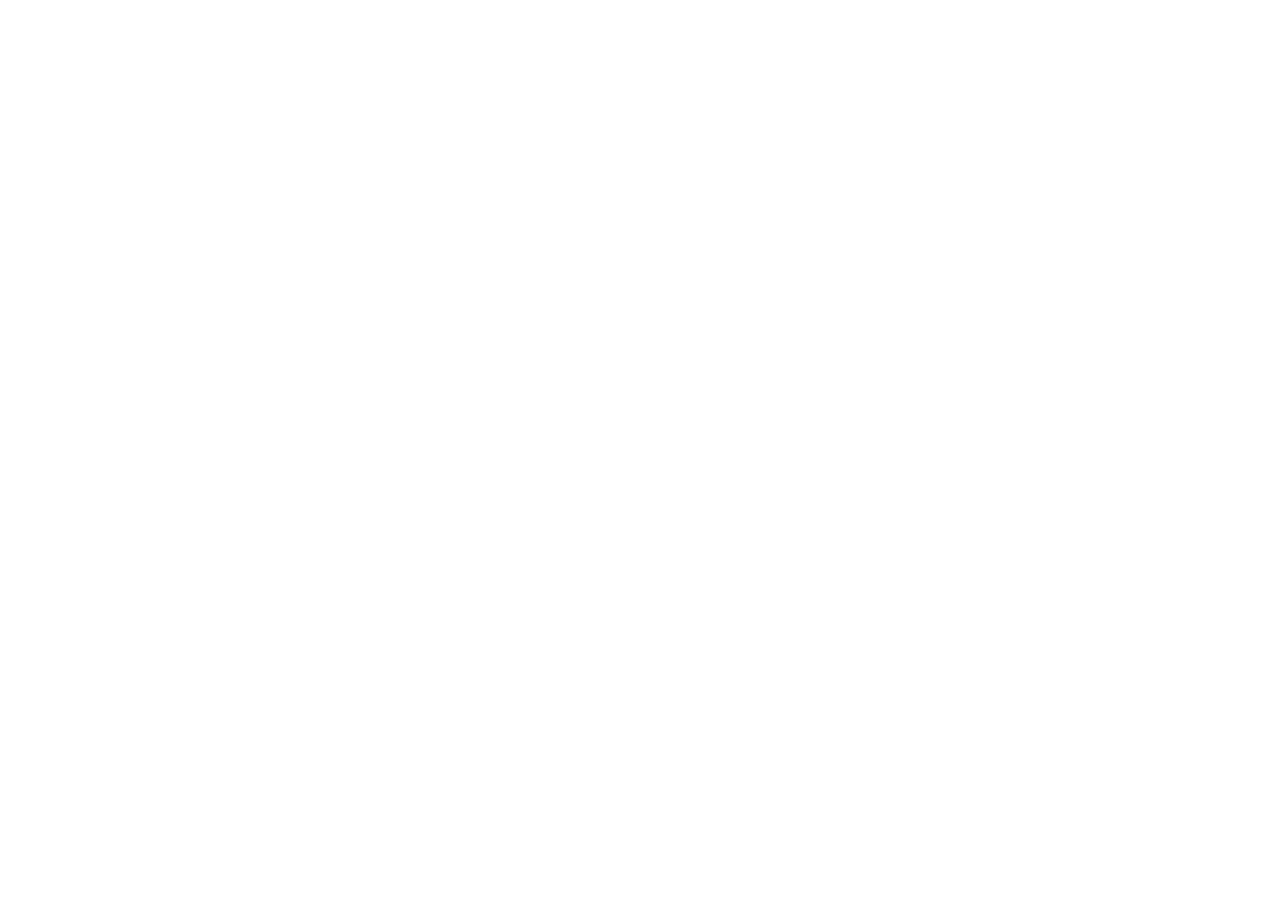
==== OverMij.html @ abe2bd3c "test2" ====
<!DOCTYPE html>
<html lang="en">
<head>
    <meta charset="UTF-8">
    <meta name="viewport" content="width=device-width, initial-scale=1.0">
    <title>Document</title>
    <link rel="stylesheet" href="style.css">
</head>
<body>
    <div id="site-nav"></div>

    <script src="javascript.js"></script>
</body>
</html>
---- style.css ----
.indexbody{
    background-color: #f4f4f0;
    width: 100%;
    padding: 0;
    margin: 0;
    font-family: 'Source Serif 4', Georgia, serif;
}

.indexmain {
    display: flex;
    flex-direction: column;
    gap: 24px;
    padding: 0 24px 24px;
    width: 100%;
    max-width: 70%;
    margin: 0 auto;
}

/* =============================================
   NAVIGATIE
   ============================================= */
.navcontainer{
    height: 100px;
    display: flex;
    justify-content: space-around;
    align-items: center;
    background-color: white;
    padding: 0 24px;
    border: 0px;
    border-radius: 10px;
    position: sticky;
    top: 0;
    z-index: 100;
}

/*logo editor*/
.logocontainer{
    align-self: center;
    height: 75px;
    width: 200px;
    object-fit: contain;
}

/*Dit is de block dat de links inhoudt*/
.linkcontainer{
    width: 300px;
    display: flex;
    justify-content: space-between;
    flex-direction: row;
    align-items: center;
}
/*link editor van navigatie balk*/
.linkNaarWebsite{
    color: black;
    font-size: 25px;
    text-decoration: none;
}
/*hover optie voor de link zodat het van kleur verandert*/
.linkNaarWebsite:hover{
    transition: 0.5s;
    color: grey;
}
.linkNaarWebsite.active {
    border-bottom: 2px solid #023C7A;
    padding-bottom: 2px;
}
/* =============================================
   GEDEELDE TAGLINE
   ============================================= */
.tagline {
      font-family: 'Source Serif 4', Georgia, serif;
      font-size: 13px;
      font-weight: 300;
      color: rgba(255, 255, 255, 0.6);
      letter-spacing: 3px;
      text-transform: uppercase;
      margin: 0 0 1.5rem 0;
}

/* =============================================
   intro
   ============================================= */
.introcontainer{
    background-color: #023C7A;
    color: white;
    border-radius: 12px;
    overflow: hidden;
    display: flex;
    height: 100%;
    position: relative;
}
.introcontainer::before{
    content: '';
    position: absolute;
    top: 0; left: 0; right: 0; bottom: 0;
    background:radial-gradient(ellipse at 20% 50%,#0e2342 0%,transparent 60%);
    pointer-events: none;
}
.introcontainerlinks{
    padding: 40px;
    width: 60%;
    display: flex;
    flex-direction: column;
    justify-content: center;
    position: relative;
    z-index: 1;
    flex: 1;
}
.introcontainertitle{
    font-family: 'Playfair Display', georgia, Serif;
    font-size: 26px;
    font-weight: 600;
    width: 100%;
    max-width: 420px;
    color: white;
    letter-spacing: -0.3px;
    margin: 0 0 28px 0;
    line-height: 1.35;
}
.introcontainertitle em {
    font-style: normal;
    color: #7ec8e3;
}
.introcontainerbody{
    font-family: 'Source Serif 4', Georgia, serif;
    font-size: 30px;
    font-weight: 300;
    max-width: 1250px;
    color: rgba(255, 255, 255, 0.88);
    line-height: 1.78;
    margin-bottom: 36px;
}
.introcontainerbody b {
    font-weight: 400;
    color: #ffffff;
    border-bottom: 1px solid rgba(126, 200, 227, 0.5);
}
.introcontainerrechts{
    position: relative;
    overflow: hidden;
    min-width: 420px;
    flex-shrink: 0;
}
.introcontainerrechts img{
    width: 100%;
    height: 100%;
    object-fit: cover;
    object-position: top center;
    display: block;
}
.introcontainerrechts::after{
       content: '';
      position: absolute;
      top: 0; left: 0; bottom: 0; right: 0;
      background: linear-gradient(to right, #1a3a6e 0%, transparent 20%);
}
.btn-primary {
    display: inline-block;
    background-color: #7ec8e3;
    color: #023C7A;
    font-family: 'Source Serif 4', Georgia, serif;
    font-size: 15px;
    font-weight: 600;
    text-decoration: none;
    padding: 12px 28px;
    border-radius: 6px;
    transition: background-color 0.3s, transform 0.2s;
}

.btn-primary:hover {
    background-color: #5ab8d8;
    transform: translateY(-1px);
}

/* =============================================
   wat we doen
   ============================================= */
/* =============================================
   GEDEELDE SECTION-BLOCK (blauw)
   ============================================= */
.section-block {
    background-color: #023C7A;
    color: white;
    border-radius: 12px;
    overflow: hidden;
    position: relative;
}

.section-block::before {
    content: '';
    position: absolute;
    top: 0; left: 0; right: 0; bottom: 0;
    background: radial-gradient(ellipse at 10% 40%, #2a64bd 0%, transparent 65%);
    pointer-events: none;
}

.section-block-links {
    padding: 48px;
    position: relative;
    z-index: 1;
}

.section-block-links.full-width {
    width: 100%;
    box-sizing: border-box;
}

.section-block-title {
    font-family: 'Playfair Display', Georgia, serif;
    font-size: 28px;
    font-weight: 600;
    color: white;
    letter-spacing: -0.3px;
    margin: 0 0 36px 0;
    line-height: 1.3;
}

.section-block-intro {
    font-size: 17px;
    font-weight: 300;
    color: rgba(255,255,255,0.8);
    margin: -20px 0 36px 0;
    font-style: italic;
}

/* =============================================
   DIENSTEN GRID
   ============================================= */
.diensten-grid {
    display: grid;
    grid-template-columns: repeat(3, 1fr);
    gap: 24px;
}

.dienst-card {
    background: rgb(255, 255, 255);
    border: 1px solid rgba(126, 200, 227, 0.2);
    border-radius: 10px;
    padding: 28px 24px;
    display: flex;
    flex-direction: column;
    gap: 12px;
}

.dienst-nr {
    font-family: 'Playfair Display', Georgia, serif;
    font-size: 32px;
    font-weight: 700;
    color: rgba(126, 200, 227, 0.4);
    line-height: 1;
}

.dienst-card h3 {
    font-family: 'Playfair Display', Georgia, serif;
    font-size: 17px;
    font-weight: 600;
    color: #7ec8e3;
    margin: 0;
    line-height: 1.3;
}

.dienst-card p,
.dienst-card ul {
    font-size: 14px;
    font-weight: 300;
    color: #023C7A;
    line-height: 1.75;
    margin: 0;
    padding-left: 0;
}

.dienst-card ul {
    padding-left: 18px;
}

.dienst-card li {
    margin-bottom: 4px;
}

.dienst-footer {
    font-size: 13px !important;
    color: rgb(2, 64, 131,0.7) !important;
    font-style: italic;
    border-top: 1px solid rgba(126,200,227,0.15);
    padding-top: 12px;
    margin-top: auto !important;
}
/* =============================================
   QUOTES SECTIE
   ============================================= */
.quotes-sectie {
    background-color: #023C7A;
    border-radius: 12px;
    padding: 56px 48px;
    position: relative;
    overflow: hidden;
}

.quotes-sectie::before {
    content: '';
    position: absolute;
    top: 0; left: 0; right: 0; bottom: 0;
    background: radial-gradient(ellipse at 80% 20%, #1a5fa8 0%, transparent 55%);
    pointer-events: none;
}

.quotes-tagline {
    position: relative;
    z-index: 1;
}

.quote-groot {
    position: relative;
    z-index: 1;
    margin-bottom: 48px;
    display: flex;
    align-items: flex-start;
    gap: 16px;
}

.quote-accent {
    font-family: 'Playfair Display', Georgia, serif;
    font-size: 120px;
    line-height: 0.7;
    color: rgba(126,200,227,0.25);
    flex-shrink: 0;
    margin-top: 8px;
}

.quote-groot p {
    font-family: 'Playfair Display', Georgia, serif;
    font-size: 32px;
    font-weight: 600;
    color: white;
    line-height: 1.35;
    margin: 0;
    font-style: italic;
}

.quotes-grid {
    display: grid;
    grid-template-columns: repeat(2, 1fr);
    gap: 16px;
    margin-bottom: 40px;
    position: relative;
    z-index: 1;
}

.quote-kaart {
    background: rgba(255,255,255,0.06);
    border: 1px solid rgba(126,200,227,0.18);
    border-radius: 10px;
    padding: 24px 28px;
    display: flex;
    flex-direction: column;
    gap: 10px;
}

.quote-categorie {
    font-size: 11px;
    font-weight: 500;
    letter-spacing: 2px;
    text-transform: uppercase;
    color: #7ec8e3;
}

.quote-kaart p {
    font-family: 'Playfair Display', Georgia, serif;
    font-size: 16px;
    font-style: italic;
    color: rgba(255,255,255,0.88);
    line-height: 1.6;
    margin: 0;
}

.stroom-oneliners {
    display: flex;
    align-items: center;
    gap: 20px;
    flex-wrap: wrap;
    border-top: 1px solid rgba(126,200,227,0.15);
    padding-top: 32px;
    position: relative;
    z-index: 1;
}

.oneliner {
    font-family: 'Source Serif 4', Georgia, serif;
    font-size: 14px;
    font-weight: 300;
    color: rgba(255,255,255,0.65);
    font-style: italic;
    flex: 1;
    min-width: 180px;
    text-align: center;
}

.oneliner-sep {
    color: rgba(126,200,227,0.4);
    font-size: 20px;
    flex-shrink: 0;
}
/* =============================================
   AANPAK STAPPEN
   ============================================= */
.aanpak-stappen {
    display: flex;
    flex-direction: column;
    gap: 0;
}

.aanpak-stap {
    display: grid;
    grid-template-columns: 56px 1fr 220px;
    align-items: center;
    gap: 28px;
    padding: 28px 0;
    border-bottom: 1px solid rgba(126,200,227,0.15);
}

.aanpak-stap:last-child {
    border-bottom: none;
}

.aanpak-tekst h3 {
    font-family: 'Playfair Display', Georgia, serif;
    font-size: 18px;
    font-weight: 600;
    color: #7ec8e3;
    margin: 0 0 8px 0;
}

.aanpak-tekst p {
    font-size: 15px;
    font-weight: 300;
    color: rgba(255,255,255,0.85);
    line-height: 1.75;
    margin: 0;
}

.aanpak-foto {
    width: 320px;
    height: 250px;
    border-radius: 8px;
    overflow: hidden;
    flex-shrink: 0;
    border: 1px solid rgba(126,200,227,0.2);
}

.aanpak-foto img {
    width: 100%;
    height: 100%;
    object-fit: cover;
    object-position: center top;
    display: block;
}
.contactcontainer{
    display: flex;
    color: white;
    background-color: #023C7A;
    flex-direction: column;
    align-items: start;
}
.contactcontainer h4{
    margin: 0;
    padding: 0;
}
.contactgegevens{
    color: white;
    text-decoration: none;   
}

/* ==============================================
   RESPONSIVE.CSS
 
   Breakpoints:
     gsm    : max 480px
     tablet : 481px – 768px
     laptop : 769px – 1024px
     pc     : 1025px+  (jouw bestaande stijlen)
   ============================================= */
 
/* ==============================================
   NAVIGATIE – MOBIEL HAMBURGER MENU
   ============================================= */
 
/* Hamburger-knop (verborgen op pc/laptop) */
.hamburger {
    display: none;
    flex-direction: column;
    justify-content: space-between;
    width: 28px;
    height: 20px;
    background: none;
    border: none;
    cursor: pointer;
    padding: 0;
    z-index: 200;
}
 
.hamburger span {
    display: block;
    width: 100%;
    height: 2px;
    background-color: #023C7A;
    border-radius: 2px;
    transition: transform 0.3s, opacity 0.3s;
}
 
/* Mobiel nav-menu – verborgen tot open */
.linkcontainer.mobile-open {
    display: flex !important;
}
 
/* ==============================================
   GSM  (≤ 480px)
   ============================================= */
@media (max-width: 480px) {
 
    /* --- Navigatie --- */
    .navcontainer {
        height: auto;
        padding: 16px;
        flex-wrap: wrap;
        justify-content: space-between;
        position: sticky;
        top: 0;
        border-radius: 0;          /* volledige breedte balk */
    }
 
    .logocontainer {
        height: 48px;
        width: 140px;
    }
 
    .hamburger {
        display: flex;
    }
 
    .linkcontainer {
        display: none;             /* verborgen tot hamburger geklikt */
        width: 100%;
        flex-direction: column;
        align-items: flex-start;
        gap: 12px;
        padding: 16px 0 8px;
        border-top: 1px solid rgba(2, 60, 122, 0.1);
        margin-top: 12px;
    }
 
    .linkNaarWebsite {
        font-size: 18px;
    }
 
    /* --- Main padding --- */
    main {
        padding: 0 12px 12px;
        gap: 16px;
    }
 
    /* --- Intro --- */
    .introcontainer {
        flex-direction: column;
        min-height: auto;
        border-radius: 10px;
    }
 
    .introcontainerlinks {
        padding: 28px 20px 24px;
    }
 
    .introcontainertitle {
        font-size: 20px;
    }
 
    .introcontainerbody {
        font-size: 14px;
        margin-bottom: 24px;
    }
 
    .introcontainerrechts {
        width: 100%;
        height: 220px;
        flex-shrink: 0;
    }
 
    .introcontainerrechts::after {
        background: linear-gradient(to bottom, #1a3a6e 0%, transparent 30%);
    }
 
    /* --- Diensten --- */
    .diensten-grid {
        grid-template-columns: 1fr;
        gap: 16px;
    }
 
    /* --- Quotes --- */
    .quotes-sectie {
        padding: 36px 20px;
    }
 
    .quote-groot p {
        font-size: 20px;
    }
 
    .quote-accent {
        font-size: 72px;
    }
 
    .quotes-grid {
        grid-template-columns: 1fr;
        gap: 12px;
    }
 
    .stroom-oneliners {
        flex-direction: column;
        gap: 12px;
        align-items: flex-start;
    }
 
    .oneliner-sep {
        display: none;
    }
 
    /* --- Aanpak stappen --- */
    .aanpak-stap {
        grid-template-columns: 40px 1fr;
        gap: 16px;
        padding: 20px 0;
    }
 
    /* Foto verbergen op gsm */
    .aanpak-foto {
        display: none;
    }
 
    .aanpak-tekst h3 {
        font-size: 16px;
    }
 
    .aanpak-tekst p {
        font-size: 14px;
    }
 
    /* --- Sections --- */
    .section-block-links {
        padding: 28px 20px;
    }
 
    .section-block-title {
        font-size: 22px;
    }
 
    /* --- Contact --- */
    .contactcontainer {
        padding: 24px 20px;
        border-radius: 10px;
    }
}
 
/* ==============================================
   TABLET  (481px – 768px)
   ============================================= */
@media (min-width: 481px) and (max-width: 768px) {
 
    /* --- Navigatie --- */
    .navcontainer {
        height: 80px;
        padding: 0 20px;
        border-radius: 10px;
    }
 
    .logocontainer {
        height: 80px;
        width: 160px;
    }
 
    .linkcontainer {
        width: auto;
        gap: 0;
        justify-content: flex-end;
    }
 
    .linkNaarWebsite {
        font-size: 18px;
        padding: 0 10px;
    }
 
    /* --- Main --- */
    main {
        padding: 0 16px 16px;
        gap: 20px;
    }
 
    /* --- Intro --- */
    .introcontainer {
        flex-direction: column;
        min-height: auto;
    }
 
    .introcontainerlinks {
        padding: 36px 32px 28px;
    }
 
    .introcontainertitle {
        font-size: 22px;
    }
 
    .introcontainerrechts {
        width: 100%;
        height: 280px;
    }
 
    .introcontainerrechts::after {
        background: linear-gradient(to bottom, #1a3a6e 0%, transparent 25%);
    }
 
    /* --- Diensten --- */
    .diensten-grid {
        grid-template-columns: repeat(2, 1fr);
        gap: 16px;
    }
 
    /* --- Quotes --- */
    .quotes-sectie {
        padding: 44px 32px;
    }
 
    .quote-groot p {
        font-size: 24px;
    }
 
    .quote-accent {
        font-size: 90px;
    }
 
    .quotes-grid {
        grid-template-columns: 1fr;
        gap: 14px;
    }
 
    /* --- Aanpak stappen --- */
    .aanpak-stap {
        grid-template-columns: 48px 1fr;
        gap: 20px;
    }
 
    .aanpak-foto {
        display: none;
    }
 
    /* --- Sections --- */
    .section-block-links {
        padding: 36px 32px;
    }
 
    .section-block-title {
        font-size: 24px;
    }
 
    /* --- Contact --- */
    .contactcontainer {
        padding: 32px;
    }
}
 
/* ==============================================
   LAPTOP  (769px – 1024px)
   ============================================= */
@media (min-width: 769px) and (max-width: 1024px) {
 
    /* --- Navigatie --- */
    .navcontainer {
        height: 90px;
        padding: 0 24px;
    }
 
    .logocontainer {
        height: 68px;
        width: 180px;
    }
 
    .linkNaarWebsite {
        font-size: 20px;
    }
 
    /* --- Main --- */
    main {
        padding: 0 20px 20px;
        gap: 22px;
    }
 

    /* --- Intro --- */
    .introcontainer{
        min-height: 520px;
    }
    .introcontainerlinks {
        padding: 36px;
    }
 
    .introcontainertitle {
        font-size: 23px;
    }
 
    .introcontainerrechts {
        width: 320px;
    }
 
    /* --- Diensten --- */
    .diensten-grid {
        grid-template-columns: repeat(2, 1fr);
        gap: 20px;
    }
 
    /* --- Quotes --- */
    .quote-groot p {
        font-size: 26px;
    }
 
    /* --- Aanpak stappen --- */
    .aanpak-stap {
        grid-template-columns: 56px 1fr 180px;
        gap: 20px;
    }
 
    .aanpak-foto {
        width: 180px;
        height: 200px;
    }
}
 
/* ==============================================
   PC / GROOT SCHERM  (≥ 1025px)
   Jouw bestaande stijlen gelden hier al.
   Hieronder alleen kleine verfijningen.
   ============================================= */
@media (min-width: 1025px) {
 
    .hamburger {
        display: none;
    }
 
    .linkcontainer {
        display: flex !important;  /* altijd zichtbaar */
    }
 
    .diensten-grid {
        grid-template-columns: repeat(3, 1fr);
    }
 
    .introcontainerrechts {
        width: 300px;
    }
    .introcontainertitle{
        font-size: 70px;
    }
    .introcontainer{
        min-height: 1440px;
        max-width: 1840px;
    }
}
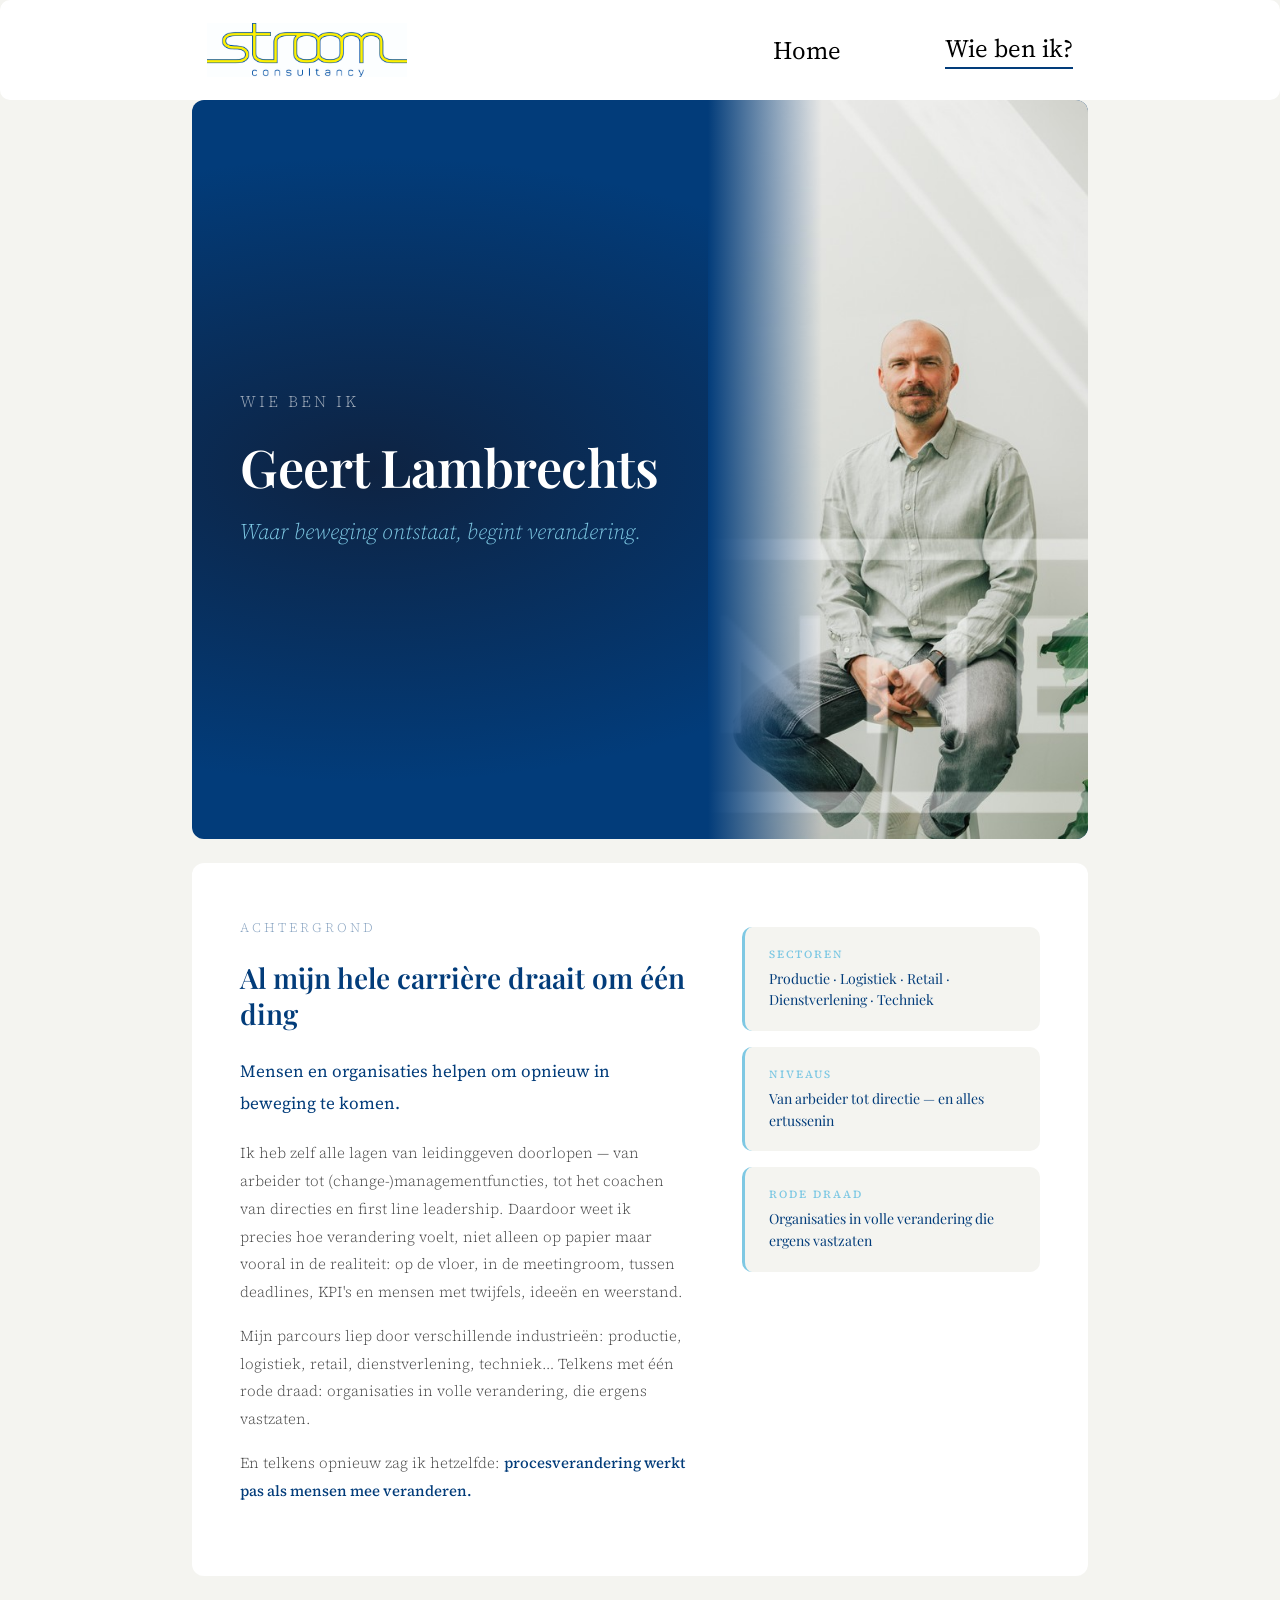
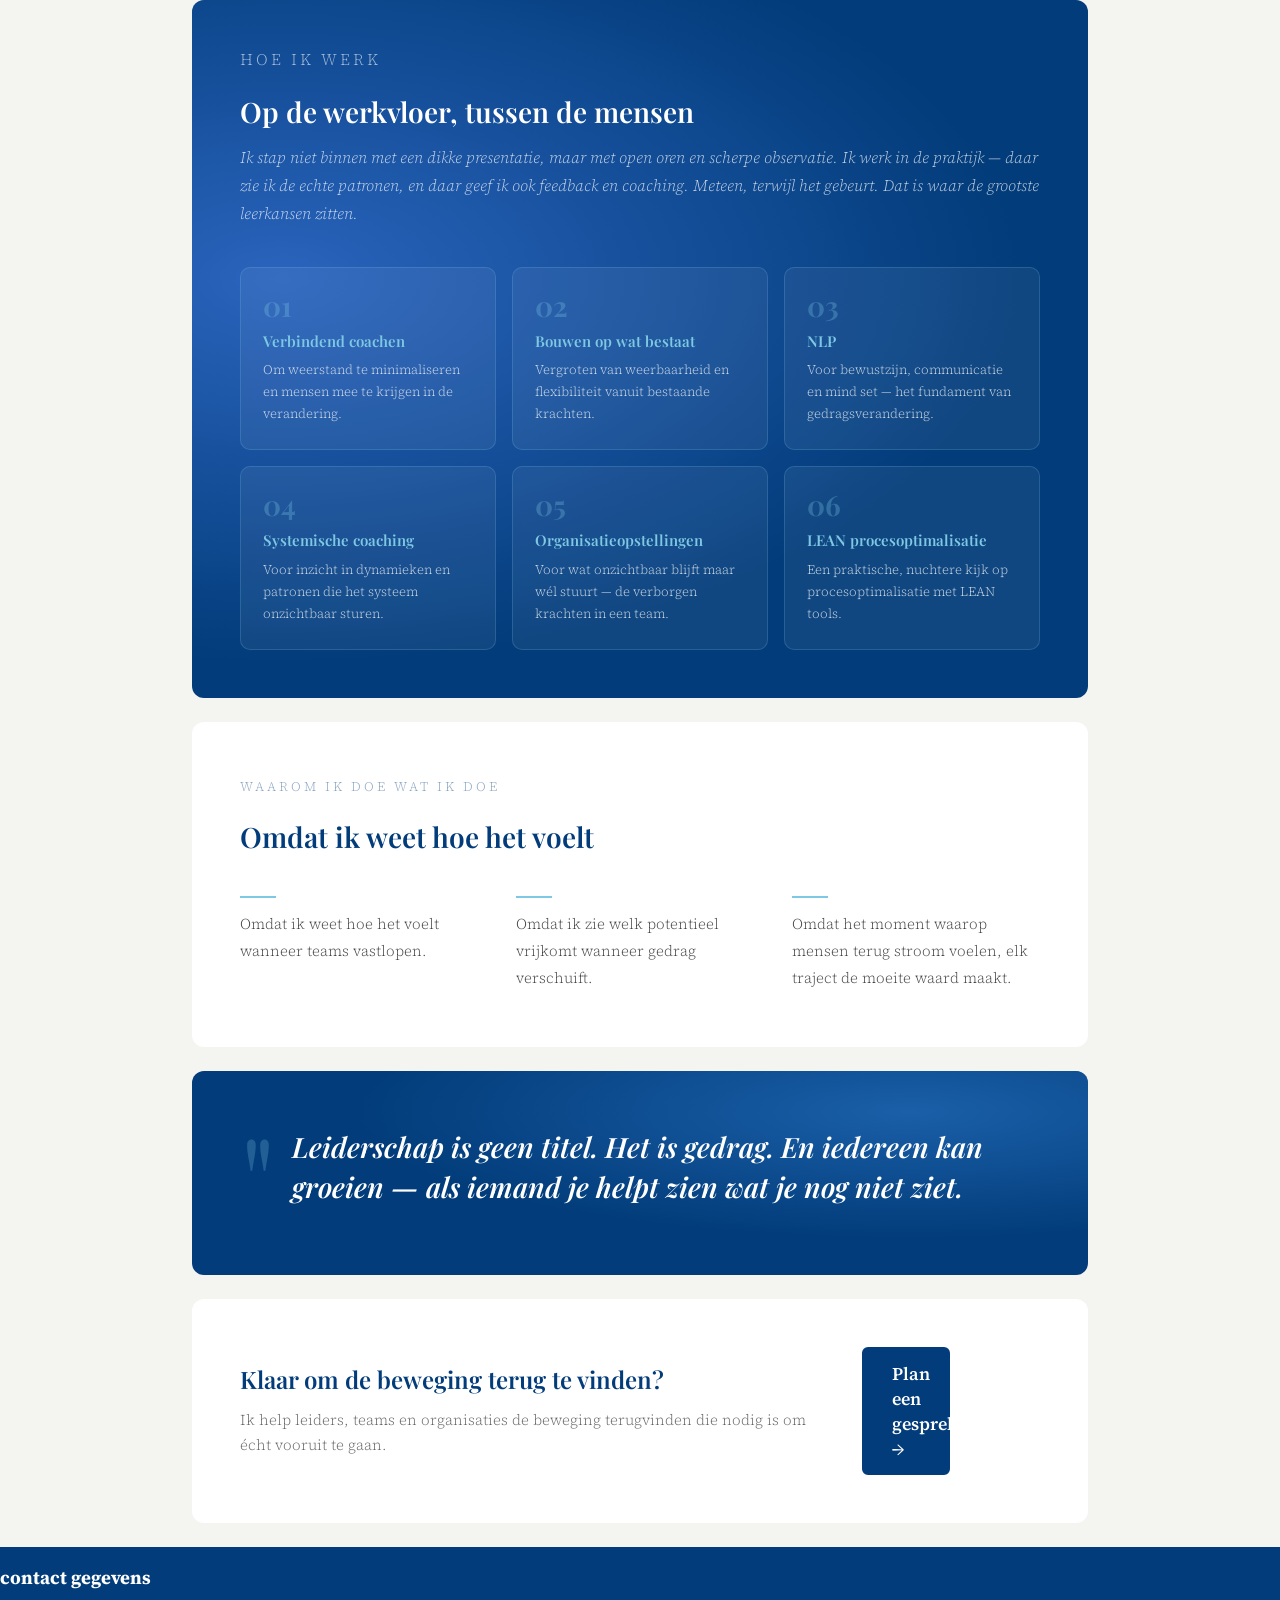
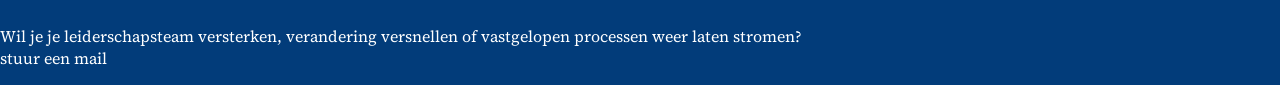
==== commit 364d4189: "wie ben ik gedeelte" ====
--- a/OverMij.html
+++ b/OverMij.html
@@ -1,14 +1,154 @@
 <!DOCTYPE html>
-<html lang="en">
+<html lang="nl">
 <head>
     <meta charset="UTF-8">
     <meta name="viewport" content="width=device-width, initial-scale=1.0">
-    <title>Document</title>
+    <title>Wie ben ik</title>
+    <link rel="preconnect" href="https://fonts.googleapis.com">
+    <link rel="preconnect" href="https://fonts.gstatic.com" crossorigin>
+    <link href="https://fonts.googleapis.com/css2?family=Playfair+Display:ital,wght@0,400;0,600;0,700;1,400&family=Source+Serif+4:ital,wght@0,300;0,400;0,600;1,300;1,400&display=swap" rel="stylesheet">
     <link rel="stylesheet" href="style.css">
 </head>
-<body>
+<body class="overmij-body">
+ 
     <div id="site-nav"></div>
-
+ 
+    <main class="overmij-main">
+ 
+        <!-- INTRO -->
+        <div class="overmij-intro">
+            <div class="overmij-intro-tekst">
+                <p class="overmij-intro-tagline">Wie ben ik</p>
+                <h1 class="overmij-intro-titel">Geert Lambrechts</h1>
+                <p class="overmij-intro-ondertitel">Waar beweging ontstaat, begint verandering.</p>
+            </div>
+            <div class="overmij-intro-foto">
+                <img src="img/over-portret.jpg" alt="Geert Lambrechts, oprichter Stroom-Consultancy">
+            </div>
+        </div>
+ 
+        <!-- ACHTERGROND -->
+        <div class="overmij-achtergrond">
+            <div class="overmij-achtergrond-links">
+                <p class="overmij-achtergrond-tagline">Achtergrond</p>
+                <h2 class="overmij-achtergrond-titel">Al mijn hele carrière draait om één ding</h2>
+                <p class="overmij-achtergrond-lead">
+                    Mensen en organisaties helpen om opnieuw in beweging te komen.
+                </p>
+                <p class="overmij-achtergrond-body">
+                    Ik heb zelf alle lagen van leidinggeven doorlopen — van arbeider tot (change-)managementfuncties, tot het coachen van directies en first line leadership. Daardoor weet ik precies hoe verandering voelt, niet alleen op papier maar vooral in de realiteit: op de vloer, in de meetingroom, tussen deadlines, KPI's en mensen met twijfels, ideeën en weerstand.
+                </p>
+                <p class="overmij-achtergrond-body">
+                    Mijn parcours liep door verschillende industrieën: productie, logistiek, retail, dienstverlening, techniek… Telkens met één rode draad: organisaties in volle verandering, die ergens vastzaten.
+                </p>
+                <p class="overmij-achtergrond-body">
+                    En telkens opnieuw zag ik hetzelfde: <strong>procesverandering werkt pas als mensen mee veranderen.</strong>
+                </p>
+            </div>
+            <div class="overmij-achtergrond-rechts">
+                <div class="overmij-stat">
+                    <p class="overmij-stat-label">Sectoren</p>
+                    <p class="overmij-stat-waarde">Productie · Logistiek · Retail · Dienstverlening · Techniek</p>
+                </div>
+                <div class="overmij-stat">
+                    <p class="overmij-stat-label">Niveaus</p>
+                    <p class="overmij-stat-waarde">Van arbeider tot directie — en alles ertussenin</p>
+                </div>
+                <div class="overmij-stat">
+                    <p class="overmij-stat-label">Rode draad</p>
+                    <p class="overmij-stat-waarde">Organisaties in volle verandering die ergens vastzaten</p>
+                </div>
+            </div>
+        </div>
+ 
+        <!-- AANPAK / TOOLS -->
+        <div class="overmij-aanpak">
+            <div class="overmij-aanpak-inner">
+                <p class="overmij-aanpak-tagline">Hoe ik werk</p>
+                <h2 class="overmij-aanpak-titel">Op de werkvloer, tussen de mensen</h2>
+                <p class="overmij-aanpak-intro">
+                    Ik stap niet binnen met een dikke presentatie, maar met open oren en scherpe observatie.
+                    Ik werk in de praktijk — daar zie ik de echte patronen, en daar geef ik ook feedback en coaching.
+                    Meteen, terwijl het gebeurt. Dat is waar de grootste leerkansen zitten.
+                </p>
+                <div class="overmij-tools-grid">
+                    <div class="overmij-tool-kaart">
+                        <div class="overmij-tool-nr">01</div>
+                        <h3 class="overmij-tool-naam">Verbindend coachen</h3>
+                        <p class="overmij-tool-omschrijving">Om weerstand te minimaliseren en mensen mee te krijgen in de verandering.</p>
+                    </div>
+                    <div class="overmij-tool-kaart">
+                        <div class="overmij-tool-nr">02</div>
+                        <h3 class="overmij-tool-naam">Bouwen op wat bestaat</h3>
+                        <p class="overmij-tool-omschrijving">Vergroten van weerbaarheid en flexibiliteit vanuit bestaande krachten.</p>
+                    </div>
+                    <div class="overmij-tool-kaart">
+                        <div class="overmij-tool-nr">03</div>
+                        <h3 class="overmij-tool-naam">NLP</h3>
+                        <p class="overmij-tool-omschrijving">Voor bewustzijn, communicatie en mind set — het fundament van gedragsverandering.</p>
+                    </div>
+                    <div class="overmij-tool-kaart">
+                        <div class="overmij-tool-nr">04</div>
+                        <h3 class="overmij-tool-naam">Systemische coaching</h3>
+                        <p class="overmij-tool-omschrijving">Voor inzicht in dynamieken en patronen die het systeem onzichtbaar sturen.</p>
+                    </div>
+                    <div class="overmij-tool-kaart">
+                        <div class="overmij-tool-nr">05</div>
+                        <h3 class="overmij-tool-naam">Organisatieopstellingen</h3>
+                        <p class="overmij-tool-omschrijving">Voor wat onzichtbaar blijft maar wél stuurt — de verborgen krachten in een team.</p>
+                    </div>
+                    <div class="overmij-tool-kaart">
+                        <div class="overmij-tool-nr">06</div>
+                        <h3 class="overmij-tool-naam">LEAN procesoptimalisatie</h3>
+                        <p class="overmij-tool-omschrijving">Een praktische, nuchtere kijk op procesoptimalisatie met LEAN tools.</p>
+                    </div>
+                </div>
+            </div>
+        </div>
+ 
+        <!-- WAAROM -->
+        <div class="overmij-waarom">
+            <p class="overmij-waarom-tagline">Waarom ik doe wat ik doe</p>
+            <h2 class="overmij-waarom-titel">Omdat ik weet hoe het voelt</h2>
+            <div class="overmij-waarom-grid">
+                <div class="overmij-waarom-item">
+                    <div class="overmij-waarom-streep"></div>
+                    <p class="overmij-waarom-tekst">Omdat ik weet hoe het voelt wanneer teams vastlopen.</p>
+                </div>
+                <div class="overmij-waarom-item">
+                    <div class="overmij-waarom-streep"></div>
+                    <p class="overmij-waarom-tekst">Omdat ik zie welk potentieel vrijkomt wanneer gedrag verschuift.</p>
+                </div>
+                <div class="overmij-waarom-item">
+                    <div class="overmij-waarom-streep"></div>
+                    <p class="overmij-waarom-tekst">Omdat het moment waarop mensen terug stroom voelen, elk traject de moeite waard maakt.</p>
+                </div>
+            </div>
+        </div>
+ 
+        <!-- QUOTE -->
+        <div class="overmij-quote-sectie">
+            <div class="overmij-quote-groot">
+                <span class="overmij-quote-accent">"</span>
+                <p>Leiderschap is geen titel. Het is gedrag. En iedereen kan groeien — als iemand je helpt zien wat je nog niet ziet.</p>
+            </div>
+        </div>
+ 
+        <!-- CTA -->
+        <div class="overmij-cta">
+            <div class="overmij-cta-tekst">
+                <h2>Klaar om de beweging terug te vinden?</h2>
+                <p>Ik help leiders, teams en organisaties de beweging terugvinden die nodig is om écht vooruit te gaan.</p>
+            </div>
+            <div>
+                <a href="mailto:info@stroom-consultancy.be" class="btn-primary btn-dark">Plan een gesprek →</a>
+            </div>
+        </div>
+ 
+    </main>
+ 
+    <div id="site-footer"></div>
+ 
     <script src="javascript.js"></script>
 </body>
 </html>
--- a/style.css
+++ b/style.css
@@ -154,6 +154,9 @@
       top: 0; left: 0; bottom: 0; right: 0;
       background: linear-gradient(to right, #1a3a6e 0%, transparent 20%);
 }
+/* =============================================
+   KNOPPEN
+   ============================================= */
 .btn-primary {
     display: inline-block;
     background-color: #7ec8e3;
@@ -171,7 +174,16 @@
     background-color: #5ab8d8;
     transform: translateY(-1px);
 }
-
+.btn-dark {
+    background-color: #023C7A;
+    color: white;
+    border: 2px solid #023C7A;
+    max-width: 16%;
+}
+
+.btn-dark:hover {
+    background-color: #012d5c;
+}
 /* =============================================
    wat we doen
    ============================================= */
@@ -454,12 +466,105 @@
     object-position: center top;
     display: block;
 }
+/* =============================================
+   OVER STROOM
+   ============================================= */
+.over-container {
+    background: white;
+    border-radius: 12px;
+    overflow: hidden;
+    display: flex;
+    flex-direction: row;
+    align-items: stretch;
+}
+
+.over-foto {
+    width: 380px;
+    flex-shrink: 0;
+    overflow: hidden;
+}
+
+.over-foto img {
+    width: 100%;
+    height: 100%;
+    object-fit: cover;
+    object-position: center top;
+    display: block;
+}
+
+.over-tekst {
+    padding: 56px 48px;
+    display: flex;
+    flex-direction: column;
+    justify-content: center;
+}
+
+.over-tagline {
+    color: rgba(2,60,122,0.45);
+    letter-spacing: 3px;
+}
+
+.over-title {
+    font-family: 'Playfair Display', Georgia, serif;
+    font-size: 28px;
+    font-weight: 600;
+    color: #023C7A;
+    margin: 0 0 24px 0;
+}
+
+.over-lead {
+    font-size: 17px;
+    color: #023C7A;
+    line-height: 1.75;
+    margin: 0 0 20px 0;
+}
+
+.over-lead em {
+    font-style: italic;
+    color: #1a5fa8;
+}
+
+.over-body {
+    font-size: 15px;
+    font-weight: 300;
+    color: #444;
+    line-height: 1.8;
+    margin: 0 0 24px 0;
+}
+
+.over-punten {
+    list-style: none;
+    padding: 0;
+    margin: 0 0 36px 0;
+    display: flex;
+    flex-direction: column;
+    gap: 8px;
+}
+
+.over-punten li {
+    font-size: 15px;
+    color: #444;
+    line-height: 1.6;
+    padding-left: 20px;
+    position: relative;
+}
+
+.over-punten li::before {
+    content: '—';
+    position: absolute;
+    left: 0;
+    color: #7ec8e3;
+}
+/* =============================================
+   FOOTER
+   ============================================= */
 .contactcontainer{
     display: flex;
     color: white;
     background-color: #023C7A;
     flex-direction: column;
     align-items: start;
+    border-radius: 5px, 5px;
 }
 .contactcontainer h4{
     margin: 0;
@@ -469,15 +574,13 @@
     color: white;
     text-decoration: none;   
 }
-
 /* ==============================================
-   RESPONSIVE.CSS
+   RESPONSIVE
  
    Breakpoints:
      gsm    : max 480px
-     tablet : 481px – 768px
-     laptop : 769px – 1024px
-     pc     : 1025px+  (jouw bestaande stijlen)
+     tablet : 481px – 1079px
+     pc     : 1080px+  (jouw bestaande stijlen)
    ============================================= */
  
 /* ==============================================
@@ -513,24 +616,193 @@
 }
  
 /* ==============================================
+   TABLET  (481px – 768px)
+   ============================================= */
+@media (min-width: 481px) and (max-width: 1079px) {
+ 
+    /* Nav */
+    .navcontainer {
+        height: 70px;
+        padding: 0 20px;
+        border-radius: 10px;
+        justify-content: space-between;
+    }
+ 
+    .logocontainer {
+        height: 50px;
+        width: 150px;
+    }
+ 
+    .hamburger {
+        display: flex;
+    }
+ 
+    .linkcontainer {
+        display: none;
+        width: 100%;
+        flex-direction: column;
+        align-items: flex-start;
+        gap: 12px;
+        padding: 16px 0 10px;
+        border-top: 1px solid rgba(2, 60, 122, 0.1);
+        margin-top: 12px;
+    }
+ 
+    .linkNaarWebsite {
+        font-size: 18px;
+        padding: 0;
+    }
+ 
+    /* Main */
+    .indexmain {
+        padding: 0 16px 16px;
+        gap: 16px;
+        max-width: 90%;
+    }
+ 
+    /* Intro: stapelt op tablet */
+    .introcontainer {
+        flex-direction: column;
+        min-height: auto;
+        max-width: 75%;
+        align-self: center;
+    }
+ 
+    .introcontainerlinks {
+        padding: 32px 24px 24px;
+    }
+ 
+    .introcontainertitle {
+        font-size: 22px;
+    }
+ 
+    .introcontainerbody {
+        font-size: 15px;
+        margin-bottom: 24px;
+    }
+ 
+    .introcontainerrechts {
+        display:none;
+    }
+ 
+    .introcontainerrechts::after {
+        background: linear-gradient(to bottom, #1a3a6e 0%, transparent 30%);
+    }
+    .section-block{
+        max-width: 75%;
+        align-self: center;
+    }
+ 
+    /* Diensten: 2 kolommen */
+    .diensten-grid {
+        grid-template-columns: repeat(2, 1fr);
+        gap: 20px;
+    }
+ 
+    /* Quotes */
+    .quotes-sectie {
+        padding: 40px 28px;
+    }
+ 
+    .quote-groot p {
+        font-size: 22px;
+    }
+ 
+    .quote-accent {
+        font-size: 80px;
+    }
+ 
+    .quotes-grid {
+        grid-template-columns: 1fr;
+        gap: 12px;
+    }
+ 
+    .stroom-oneliners {
+        flex-direction: column;
+        gap: 12px;
+        align-items: flex-start;
+    }
+ 
+    .oneliner-sep {
+        display: none;
+    }
+ 
+    /* Aanpak */
+    .aanpak-stap {
+        grid-template-columns: 48px 1fr;
+        gap: 18px;
+        padding: 22px 0;
+    }
+ 
+    .aanpak-foto {
+        display: none;
+    }
+ 
+    .aanpak-tekst h3 {
+        font-size: 16px;
+    }
+ 
+    .aanpak-tekst p {
+        font-size: 14px;
+    }
+ 
+    /* Over: stapelt op tablet */
+    .over-container {
+        flex-direction: column;
+        max-width: 75%;
+        align-self: center;
+    }
+ 
+    .over-foto {
+        display:none;
+    }
+ 
+    .over-tekst {
+        padding: 32px 24px;
+    }
+ 
+    .over-title {
+        font-size: 22px;
+    }
+ 
+    .over-lead {
+        font-size: 15px;
+    }
+ 
+    /* Sections */
+    .section-block-links {
+        padding: 32px 24px;
+    }
+ 
+    .section-block-title {
+        font-size: 22px;
+    }
+ 
+    /* Contact */
+    .contactcontainer {
+        padding: 32px 24px;
+    }
+}
+ 
+/* ==============================================
    GSM  (≤ 480px)
    ============================================= */
 @media (max-width: 480px) {
- 
-    /* --- Navigatie --- */
+    
+    /* Nav */
     .navcontainer {
         height: auto;
-        padding: 16px;
+        padding: 14px 16px;
         flex-wrap: wrap;
         justify-content: space-between;
         position: sticky;
         top: 0;
-        border-radius: 0;          /* volledige breedte balk */
+        border-radius: 0;
     }
  
     .logocontainer {
-        height: 48px;
-        width: 140px;
+        height: 40px;
+        width: 120px;
     }
  
     .hamburger {
@@ -538,27 +810,28 @@
     }
  
     .linkcontainer {
-        display: none;             /* verborgen tot hamburger geklikt */
+        display: none;
         width: 100%;
         flex-direction: column;
         align-items: flex-start;
         gap: 12px;
-        padding: 16px 0 8px;
+        padding: 14px 0 8px;
         border-top: 1px solid rgba(2, 60, 122, 0.1);
-        margin-top: 12px;
+        margin-top: 10px;
     }
  
     .linkNaarWebsite {
-        font-size: 18px;
-    }
- 
-    /* --- Main padding --- */
-    main {
+        font-size: 17px;
+    }
+ 
+    /* Main */
+    .indexmain {
         padding: 0 12px 12px;
-        gap: 16px;
-    }
- 
-    /* --- Intro --- */
+        gap: 12px;
+        max-width: 90%;
+    }
+ 
+    /* Intro */
     .introcontainer {
         flex-direction: column;
         min-height: auto;
@@ -566,7 +839,7 @@
     }
  
     .introcontainerlinks {
-        padding: 28px 20px 24px;
+        padding: 24px 18px 20px;
     }
  
     .introcontainertitle {
@@ -575,46 +848,46 @@
  
     .introcontainerbody {
         font-size: 14px;
-        margin-bottom: 24px;
+        margin-bottom: 20px;
     }
  
     .introcontainerrechts {
-        width: 100%;
-        height: 220px;
-        flex-shrink: 0;
-    }
+       
+    display: none;
+    }
+    
  
     .introcontainerrechts::after {
         background: linear-gradient(to bottom, #1a3a6e 0%, transparent 30%);
     }
  
-    /* --- Diensten --- */
+    /* Diensten: 1 kolom */
     .diensten-grid {
         grid-template-columns: 1fr;
-        gap: 16px;
-    }
- 
-    /* --- Quotes --- */
+        gap: 14px;
+    }
+ 
+    /* Quotes */
     .quotes-sectie {
-        padding: 36px 20px;
+        padding: 32px 18px;
     }
  
     .quote-groot p {
-        font-size: 20px;
+        font-size: 18px;
     }
  
     .quote-accent {
-        font-size: 72px;
+        font-size: 64px;
     }
  
     .quotes-grid {
         grid-template-columns: 1fr;
-        gap: 12px;
+        gap: 10px;
     }
  
     .stroom-oneliners {
         flex-direction: column;
-        gap: 12px;
+        gap: 10px;
         align-items: flex-start;
     }
  
@@ -622,241 +895,494 @@
         display: none;
     }
  
-    /* --- Aanpak stappen --- */
+    /* Aanpak */
     .aanpak-stap {
-        grid-template-columns: 40px 1fr;
-        gap: 16px;
-        padding: 20px 0;
-    }
- 
-    /* Foto verbergen op gsm */
+        grid-template-columns: 36px 1fr;
+        gap: 14px;
+        padding: 18px 0;
+    }
+ 
     .aanpak-foto {
         display: none;
     }
  
     .aanpak-tekst h3 {
-        font-size: 16px;
+        font-size: 15px;
     }
  
     .aanpak-tekst p {
+        font-size: 13px;
+    }
+ 
+    /* Over: stapelt op gsm */
+    .over-container {
+        flex-direction: column;
+    }
+ 
+    .over-foto {
+        display:none;
+    }
+ 
+    .over-tekst {
+        padding: 24px 18px;
+    }
+ 
+    .over-title {
+        font-size: 20px;
+    }
+ 
+    .over-lead {
         font-size: 14px;
     }
  
-    /* --- Sections --- */
+    .over-body {
+        font-size: 13px;
+    }
+ 
+    /* Sections */
     .section-block-links {
-        padding: 28px 20px;
+        padding: 24px 18px;
     }
  
     .section-block-title {
-        font-size: 22px;
-    }
- 
-    /* --- Contact --- */
+        font-size: 20px;
+    }
+ 
+    /* Contact */
     .contactcontainer {
-        padding: 24px 20px;
+        padding: 24px 18px;
         border-radius: 10px;
     }
 }
  
+
 /* ==============================================
-   TABLET  (481px – 768px)
-   ============================================= */
-@media (min-width: 481px) and (max-width: 768px) {
- 
-    /* --- Navigatie --- */
-    .navcontainer {
-        height: 80px;
-        padding: 0 20px;
-        border-radius: 10px;
-    }
- 
-    .logocontainer {
-        height: 80px;
-        width: 160px;
-    }
- 
-    .linkcontainer {
-        width: auto;
-        gap: 0;
-        justify-content: flex-end;
-    }
- 
-    .linkNaarWebsite {
-        font-size: 18px;
-        padding: 0 10px;
-    }
- 
-    /* --- Main --- */
-    main {
-        padding: 0 16px 16px;
-        gap: 20px;
-    }
- 
-    /* --- Intro --- */
-    .introcontainer {
-        flex-direction: column;
-        min-height: auto;
-    }
- 
-    .introcontainerlinks {
-        padding: 36px 32px 28px;
-    }
- 
-    .introcontainertitle {
-        font-size: 22px;
-    }
- 
-    .introcontainerrechts {
-        width: 100%;
-        height: 280px;
-    }
- 
-    .introcontainerrechts::after {
-        background: linear-gradient(to bottom, #1a3a6e 0%, transparent 25%);
-    }
- 
-    /* --- Diensten --- */
-    .diensten-grid {
-        grid-template-columns: repeat(2, 1fr);
-        gap: 16px;
-    }
- 
-    /* --- Quotes --- */
-    .quotes-sectie {
-        padding: 44px 32px;
-    }
- 
-    .quote-groot p {
-        font-size: 24px;
-    }
- 
-    .quote-accent {
-        font-size: 90px;
-    }
- 
-    .quotes-grid {
-        grid-template-columns: 1fr;
-        gap: 14px;
-    }
- 
-    /* --- Aanpak stappen --- */
-    .aanpak-stap {
-        grid-template-columns: 48px 1fr;
-        gap: 20px;
-    }
- 
-    .aanpak-foto {
-        display: none;
-    }
- 
-    /* --- Sections --- */
-    .section-block-links {
-        padding: 36px 32px;
-    }
- 
-    .section-block-title {
-        font-size: 24px;
-    }
- 
-    /* --- Contact --- */
-    .contactcontainer {
-        padding: 32px;
-    }
-}
- 
-/* ==============================================
-   LAPTOP  (769px – 1024px)
-   ============================================= */
-@media (min-width: 769px) and (max-width: 1024px) {
- 
-    /* --- Navigatie --- */
-    .navcontainer {
-        height: 90px;
-        padding: 0 24px;
-    }
- 
-    .logocontainer {
-        height: 68px;
-        width: 180px;
-    }
- 
-    .linkNaarWebsite {
-        font-size: 20px;
-    }
- 
-    /* --- Main --- */
-    main {
-        padding: 0 20px 20px;
-        gap: 22px;
-    }
- 
-
-    /* --- Intro --- */
-    .introcontainer{
-        min-height: 520px;
-    }
-    .introcontainerlinks {
-        padding: 36px;
-    }
- 
-    .introcontainertitle {
-        font-size: 23px;
-    }
- 
-    .introcontainerrechts {
-        width: 320px;
-    }
- 
-    /* --- Diensten --- */
-    .diensten-grid {
-        grid-template-columns: repeat(2, 1fr);
-        gap: 20px;
-    }
- 
-    /* --- Quotes --- */
-    .quote-groot p {
-        font-size: 26px;
-    }
- 
-    /* --- Aanpak stappen --- */
-    .aanpak-stap {
-        grid-template-columns: 56px 1fr 180px;
-        gap: 20px;
-    }
- 
-    .aanpak-foto {
-        width: 180px;
-        height: 200px;
-    }
-}
- 
-/* ==============================================
-   PC / GROOT SCHERM  (≥ 1025px)
+   PC / GROOT SCHERM  (≥ 1080px)
    Jouw bestaande stijlen gelden hier al.
    Hieronder alleen kleine verfijningen.
    ============================================= */
-@media (min-width: 1025px) {
+@media (min-width: 1080px) {
  
     .hamburger {
         display: none;
     }
- 
     .linkcontainer {
         display: flex !important;  /* altijd zichtbaar */
     }
- 
     .diensten-grid {
         grid-template-columns: repeat(3, 1fr);
     }
- 
+    .tagline{
+        font-size: 20px;
+    }
     .introcontainerrechts {
         width: 300px;
     }
     .introcontainertitle{
-        font-size: 70px;
+        font-size: 30px;
+    }
+    .introcontainerbody{
+        font-size: 25px;
     }
     .introcontainer{
-        min-height: 1440px;
-        max-width: 1840px;
-    }
-}+        min-height: 90vh;
+        max-width: 90vw;
+    }
+    .btn-primary{
+        font-size: 20px;
+    }
+}
+/* =============================================
+   
+    WIE BEN IK
+    GEDEELTE
+
+   ============================================= */
+   .overmij-body {
+            background-color: #f4f4f0;
+            width: 100%;
+            padding: 0;
+            margin: 0;
+            font-family: 'Source Serif 4', Georgia, serif;
+        }
+        .overmij-main {
+            display: flex;
+            flex-direction: column;
+            gap: 24px;
+            padding: 0 24px 24px;
+            width: 100%;
+            max-width: 70%;
+            margin: 0 auto;
+        }
+        /* INTRO */
+        .overmij-intro {
+            background-color: #023C7A;
+            color: white;
+            border-radius: 12px;
+            overflow: hidden;
+            display: flex;
+            position: relative;
+            min-height: 380px;
+        }
+        .overmij-intro::before {
+            content: '';
+            position: absolute;
+            top: 0; left: 0; right: 0; bottom: 0;
+            background: radial-gradient(ellipse at 20% 50%, #0e2342 0%, transparent 60%);
+            pointer-events: none;
+        }
+        .overmij-intro-tekst {
+            padding: 56px 48px;
+            display: flex;
+            flex-direction: column;
+            justify-content: center;
+            position: relative;
+            z-index: 1;
+            flex: 1;
+        }
+        .overmij-intro-tagline {
+            font-family: 'Source Serif 4', Georgia, serif;
+            font-size: 13px;
+            font-weight: 300;
+            color: rgba(255,255,255,0.6);
+            letter-spacing: 3px;
+            text-transform: uppercase;
+            margin: 0 0 1.5rem 0;
+        }
+        .overmij-intro-titel {
+            font-family: 'Playfair Display', Georgia, serif;
+            font-size: 44px;
+            font-weight: 600;
+            color: white;
+            letter-spacing: -0.5px;
+            margin: 0 0 16px 0;
+            line-height: 1.2;
+        }
+        .overmij-intro-ondertitel {
+            font-family: 'Source Serif 4', Georgia, serif;
+            font-size: 19px;
+            font-weight: 300;
+            color: #7ec8e3;
+            font-style: italic;
+            margin: 0;
+            line-height: 1.6;
+        }
+        .overmij-intro-foto {
+            position: relative;
+            overflow: hidden;
+            width: 380px;
+            flex-shrink: 0;
+        }
+        .overmij-intro-foto img {
+            width: 100%;
+            height: 100%;
+            object-fit: cover;
+            object-position: top center;
+            display: block;
+        }
+        .overmij-intro-foto::after {
+            content: '';
+            position: absolute;
+            top: 0; left: 0; bottom: 0; right: 0;
+            background: linear-gradient(to right, #023C7A 0%, transparent 30%);
+        }
+        /* INTRO */
+        .overmij-achtergrond {
+            background: white;
+            border-radius: 12px;
+            padding: 56px 48px;
+            display: flex;
+            gap: 56px;
+            align-items: flex-start;
+        }
+        .overmij-achtergrond-links { flex: 1.5; }
+        .overmij-achtergrond-rechts {
+            flex: 1;
+            display: flex;
+            flex-direction: column;
+            gap: 16px;
+            padding-top: 8px;
+        }
+        .overmij-achtergrond-tagline {
+            font-family: 'Source Serif 4', Georgia, serif;
+            font-size: 13px;
+            font-weight: 300;
+            color: rgba(2,60,122,0.45);
+            letter-spacing: 3px;
+            text-transform: uppercase;
+            margin: 0 0 1.5rem 0;
+        }
+        .overmij-achtergrond-titel {
+            font-family: 'Playfair Display', Georgia, serif;
+            font-size: 28px;
+            font-weight: 600;
+            color: #023C7A;
+            margin: 0 0 24px 0;
+            line-height: 1.3;
+        }
+        .overmij-achtergrond-lead {
+            font-size: 17px;
+            font-weight: 400;
+            color: #023C7A;
+            line-height: 1.85;
+            margin: 0 0 20px 0;
+        }
+        .overmij-achtergrond-body {
+            font-size: 15px;
+            font-weight: 300;
+            color: #444;
+            line-height: 1.85;
+            margin: 0 0 16px 0;
+        }
+        .overmij-achtergrond-body strong { color: #023C7A; font-weight: 500; }
+        .overmij-stat {
+            background: #f4f4f0;
+            border-radius: 10px;
+            padding: 20px 24px;
+            border-left: 3px solid #7ec8e3;
+        }
+        .overmij-stat-label {
+            font-size: 11px;
+            font-weight: 500;
+            letter-spacing: 2px;
+            text-transform: uppercase;
+            color: #7ec8e3;
+            margin: 0 0 6px 0;
+        }
+        .overmij-stat-waarde {
+            font-family: 'Playfair Display', Georgia, serif;
+            font-size: 14px;
+            font-weight: 400;
+            color: #023C7A;
+            line-height: 1.55;
+            margin: 0;
+        }
+        /* AANPAK */
+        .overmij-aanpak {
+            background-color: #023C7A;
+            color: white;
+            border-radius: 12px;
+            overflow: hidden;
+            position: relative;
+        }
+        .overmij-aanpak::before {
+            content: '';
+            position: absolute;
+            top: 0; left: 0; right: 0; bottom: 0;
+            background: radial-gradient(ellipse at 10% 40%, #2a64bd 0%, transparent 65%);
+            pointer-events: none;
+        }
+        .overmij-aanpak-inner {
+            padding: 48px;
+            position: relative;
+            z-index: 1;
+        }
+        .overmij-aanpak-tagline {
+            font-family: 'Source Serif 4', Georgia, serif;
+            font-size: 13px;
+            font-weight: 300;
+            color: rgba(255,255,255,0.6);
+            letter-spacing: 3px;
+            text-transform: uppercase;
+            margin: 0 0 1.5rem 0;
+        }
+        .overmij-aanpak-titel {
+            font-family: 'Playfair Display', Georgia, serif;
+            font-size: 28px;
+            font-weight: 600;
+            color: white;
+            margin: 0 0 12px 0;
+            line-height: 1.3;
+        }
+        .overmij-aanpak-intro {
+            font-size: 16px;
+            font-weight: 300;
+            color: rgba(255,255,255,0.75);
+            margin: 0 0 40px 0;
+            font-style: italic;
+            line-height: 1.75;
+        }
+        .overmij-tools-grid {
+            display: grid;
+            grid-template-columns: repeat(3, 1fr);
+            gap: 16px;
+        }
+        .overmij-tool-kaart {
+            background: rgba(255,255,255,0.06);
+            border: 1px solid rgba(126,200,227,0.2);
+            border-radius: 10px;
+            padding: 24px 22px;
+        }
+        .overmij-tool-nr {
+            font-family: 'Playfair Display', Georgia, serif;
+            font-size: 28px;
+            font-weight: 700;
+            color: rgba(126,200,227,0.3);
+            line-height: 1;
+            margin-bottom: 12px;
+        }
+        .overmij-tool-naam {
+            font-family: 'Playfair Display', Georgia, serif;
+            font-size: 15px;
+            font-weight: 600;
+            color: #7ec8e3;
+            margin: 0 0 8px 0;
+            line-height: 1.3;
+        }
+        .overmij-tool-omschrijving {
+            font-size: 13px;
+            font-weight: 300;
+            color: rgba(255,255,255,0.78);
+            line-height: 1.7;
+            margin: 0;
+        }
+        /* WAAROM */
+        .overmij-waarom {
+            background: white;
+            border-radius: 12px;
+            padding: 56px 48px;
+        }
+        .overmij-waarom-tagline {
+            font-family: 'Source Serif 4', Georgia, serif;
+            font-size: 13px;
+            font-weight: 300;
+            color: rgba(2,60,122,0.45);
+            letter-spacing: 3px;
+            text-transform: uppercase;
+            margin: 0 0 1.5rem 0;
+        }
+        .overmij-waarom-titel {
+            font-family: 'Playfair Display', Georgia, serif;
+            font-size: 28px;
+            font-weight: 600;
+            color: #023C7A;
+            margin: 0 0 40px 0;
+            line-height: 1.3;
+        }
+        .overmij-waarom-grid {
+            display: grid;
+            grid-template-columns: repeat(3, 1fr);
+            gap: 28px;
+        }
+        .overmij-waarom-item {
+            display: flex;
+            flex-direction: column;
+            gap: 12px;
+        }
+        .overmij-waarom-streep {
+            width: 36px;
+            height: 2px;
+            background-color: #7ec8e3;
+        }
+        .overmij-waarom-tekst {
+            font-size: 15px;
+            font-weight: 300;
+            color: #444;
+            line-height: 1.8;
+            margin: 0;
+        }
+        /* QUOTE */
+        .overmij-quote-sectie {
+            background-color: #023C7A;
+            border-radius: 12px;
+            padding: 56px 48px;
+            position: relative;
+            overflow: hidden;
+        }
+        .overmij-quote-sectie::before {
+            content: '';
+            position: absolute;
+            top: 0; left: 0; right: 0; bottom: 0;
+            background: radial-gradient(ellipse at 80% 20%, #1a5fa8 0%, transparent 55%);
+            pointer-events: none;
+        }
+        .overmij-quote-groot {
+            position: relative;
+            z-index: 1;
+            display: flex;
+            align-items: flex-start;
+            gap: 16px;
+        }
+        .overmij-quote-accent {
+            font-family: 'Playfair Display', Georgia, serif;
+            font-size: 120px;
+            line-height: 0.7;
+            color: rgba(126,200,227,0.25);
+            flex-shrink: 0;
+            margin-top: 8px;
+        }
+        .overmij-quote-groot p {
+            font-family: 'Playfair Display', Georgia, serif;
+            font-size: 28px;
+            font-weight: 600;
+            color: white;
+            line-height: 1.45;
+            margin: 0;
+            font-style: italic;
+        }
+        /* CTA */
+        .overmij-cta {
+            background: white;
+            border-radius: 12px;
+            padding: 48px;
+            display: flex;
+            flex-direction: row;
+            justify-content: space-between;
+            align-items: center;
+            gap: 32px;
+        }
+        .overmij-cta-tekst h2 {
+            font-family: 'Playfair Display', Georgia, serif;
+            font-size: 24px;
+            font-weight: 600;
+            color: #023C7A;
+            margin: 0 0 12px 0;
+            line-height: 1.3;
+        }
+        .overmij-cta-tekst p {
+            font-size: 15px;
+            font-weight: 300;
+            color: #666;
+            line-height: 1.7;
+            margin: 0;
+        }
+        /* RESPONSIVE */
+      @media (max-width: 1079px) {
+            .overmij-main { max-width: 90%; padding: 0 16px 16px; gap: 16px; }
+            .overmij-intro { flex-direction: row; min-height: auto; }
+            .overmij-intro-foto { display: block; width: 220px; min-width: 220px; height: auto; }
+            .overmij-intro-tekst { padding: 32px 24px; }
+            .overmij-intro-titel { font-size: 28px; }
+            .overmij-achtergrond { flex-direction: column; padding: 32px 24px; gap: 28px; }
+            .overmij-aanpak-inner { padding: 32px 24px; }
+            .overmij-tools-grid { grid-template-columns: repeat(2, 1fr); }
+            .overmij-waarom { padding: 32px 24px; }
+            .overmij-waarom-grid { grid-template-columns: 1fr; gap: 20px; }
+            .overmij-quote-sectie { padding: 40px 24px; }
+            .overmij-quote-groot p { font-size: 20px; }
+            .overmij-quote-accent { font-size: 80px; }
+            .overmij-cta { flex-direction: column; padding: 32px 24px; align-items: flex-start; }
+        }
+        @media (max-width: 480px) {
+            .overmij-main { max-width: 100%; padding: 0 12px 12px; gap: 12px; }
+            .overmij-intro { flex-direction: row; }
+            .overmij-intro-foto { display: block; width: 140px; min-width: 140px; height: auto; }
+            .overmij-intro-tekst { padding: 24px 18px; }
+            .overmij-intro-titel { font-size: 22px; }
+            .overmij-achtergrond { padding: 24px 18px; }
+            .overmij-aanpak-inner { padding: 24px 18px; }
+            .overmij-tools-grid { grid-template-columns: 1fr; }
+            .overmij-waarom { padding: 24px 18px; }
+            .overmij-quote-sectie { padding: 32px 18px; }
+            .overmij-quote-groot p { font-size: 17px; }
+            .overmij-quote-accent { font-size: 60px; }
+            .overmij-cta { padding: 24px 18px; }
+        }
+        @media (min-width: 1080px) {
+            .overmij-intro { min-height: 70vh; }
+            .overmij-intro-tagline { font-size: 16px; }
+            .overmij-intro-titel { font-size: 52px; }
+            .overmij-intro-ondertitel { font-size: 22px; }
+            .overmij-aanpak-tagline { font-size: 16px; }
+            .btn-dark { font-size: 18px; }
+        }
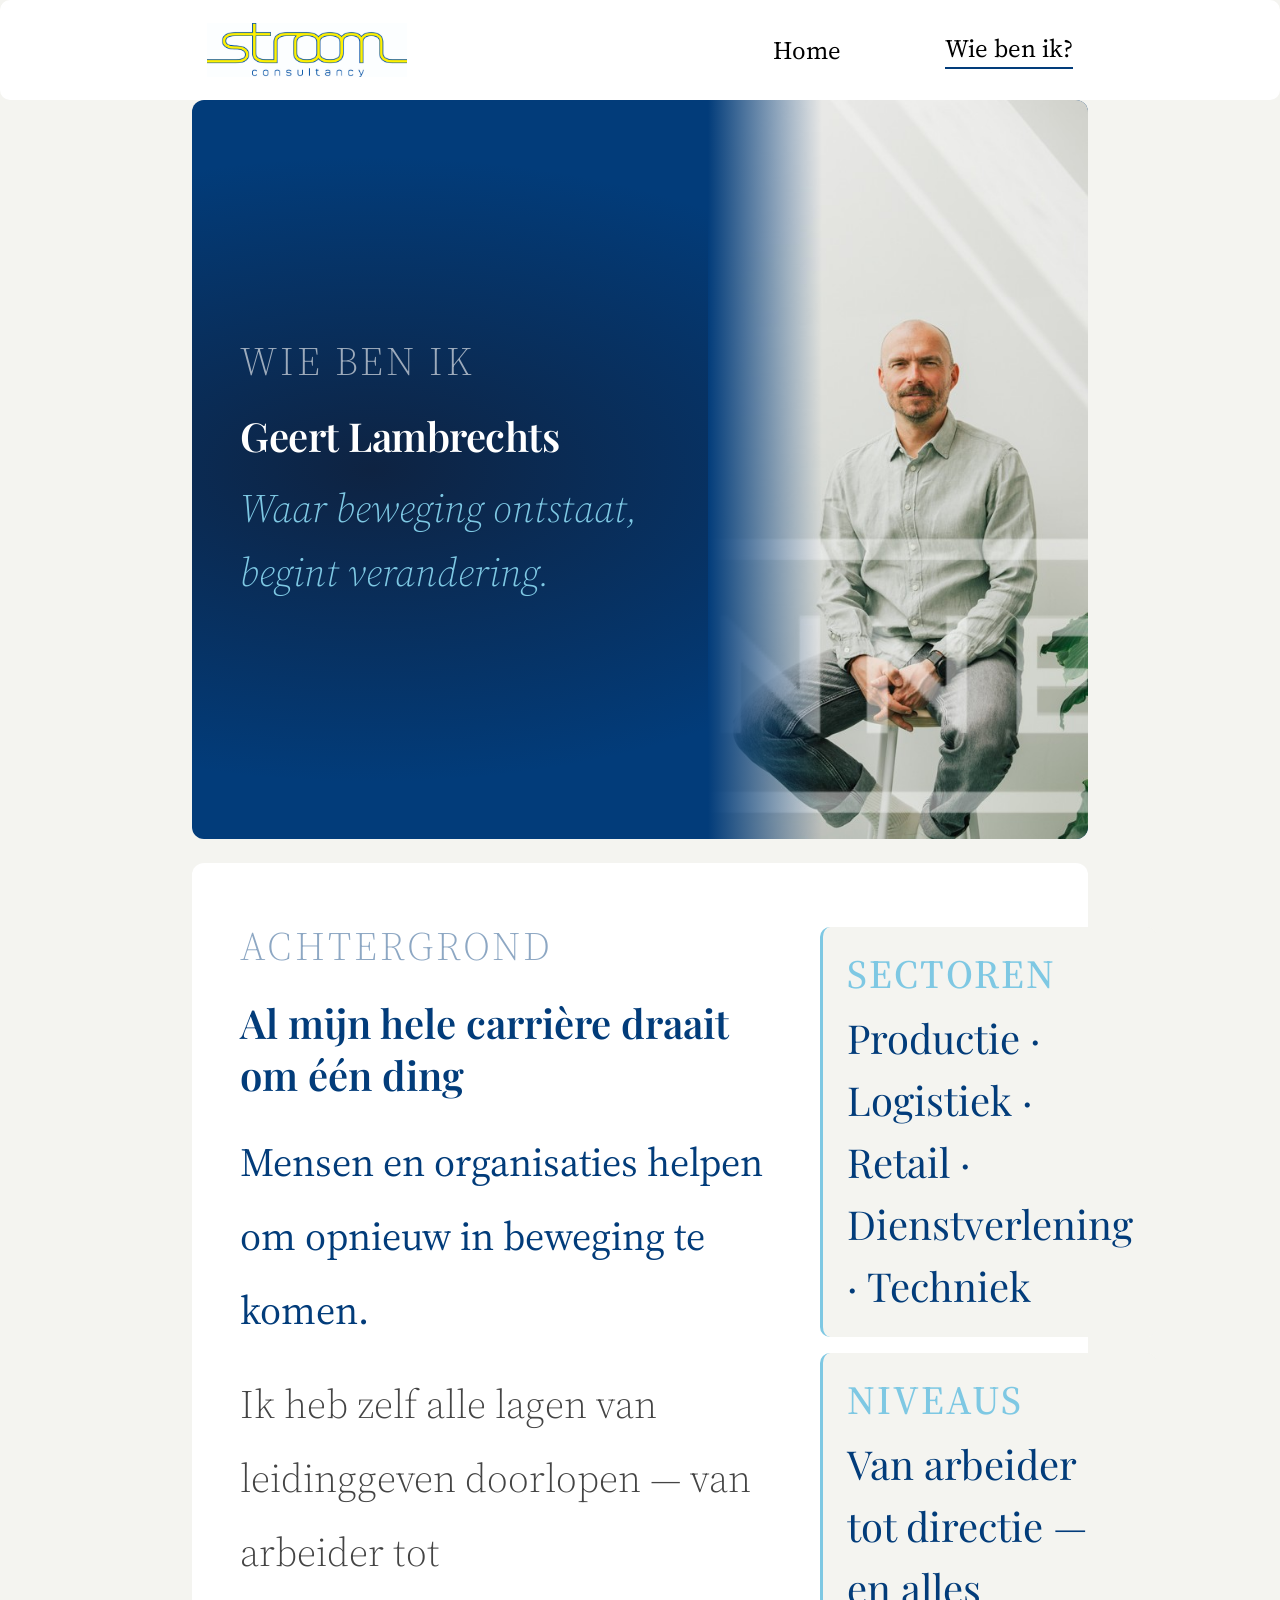
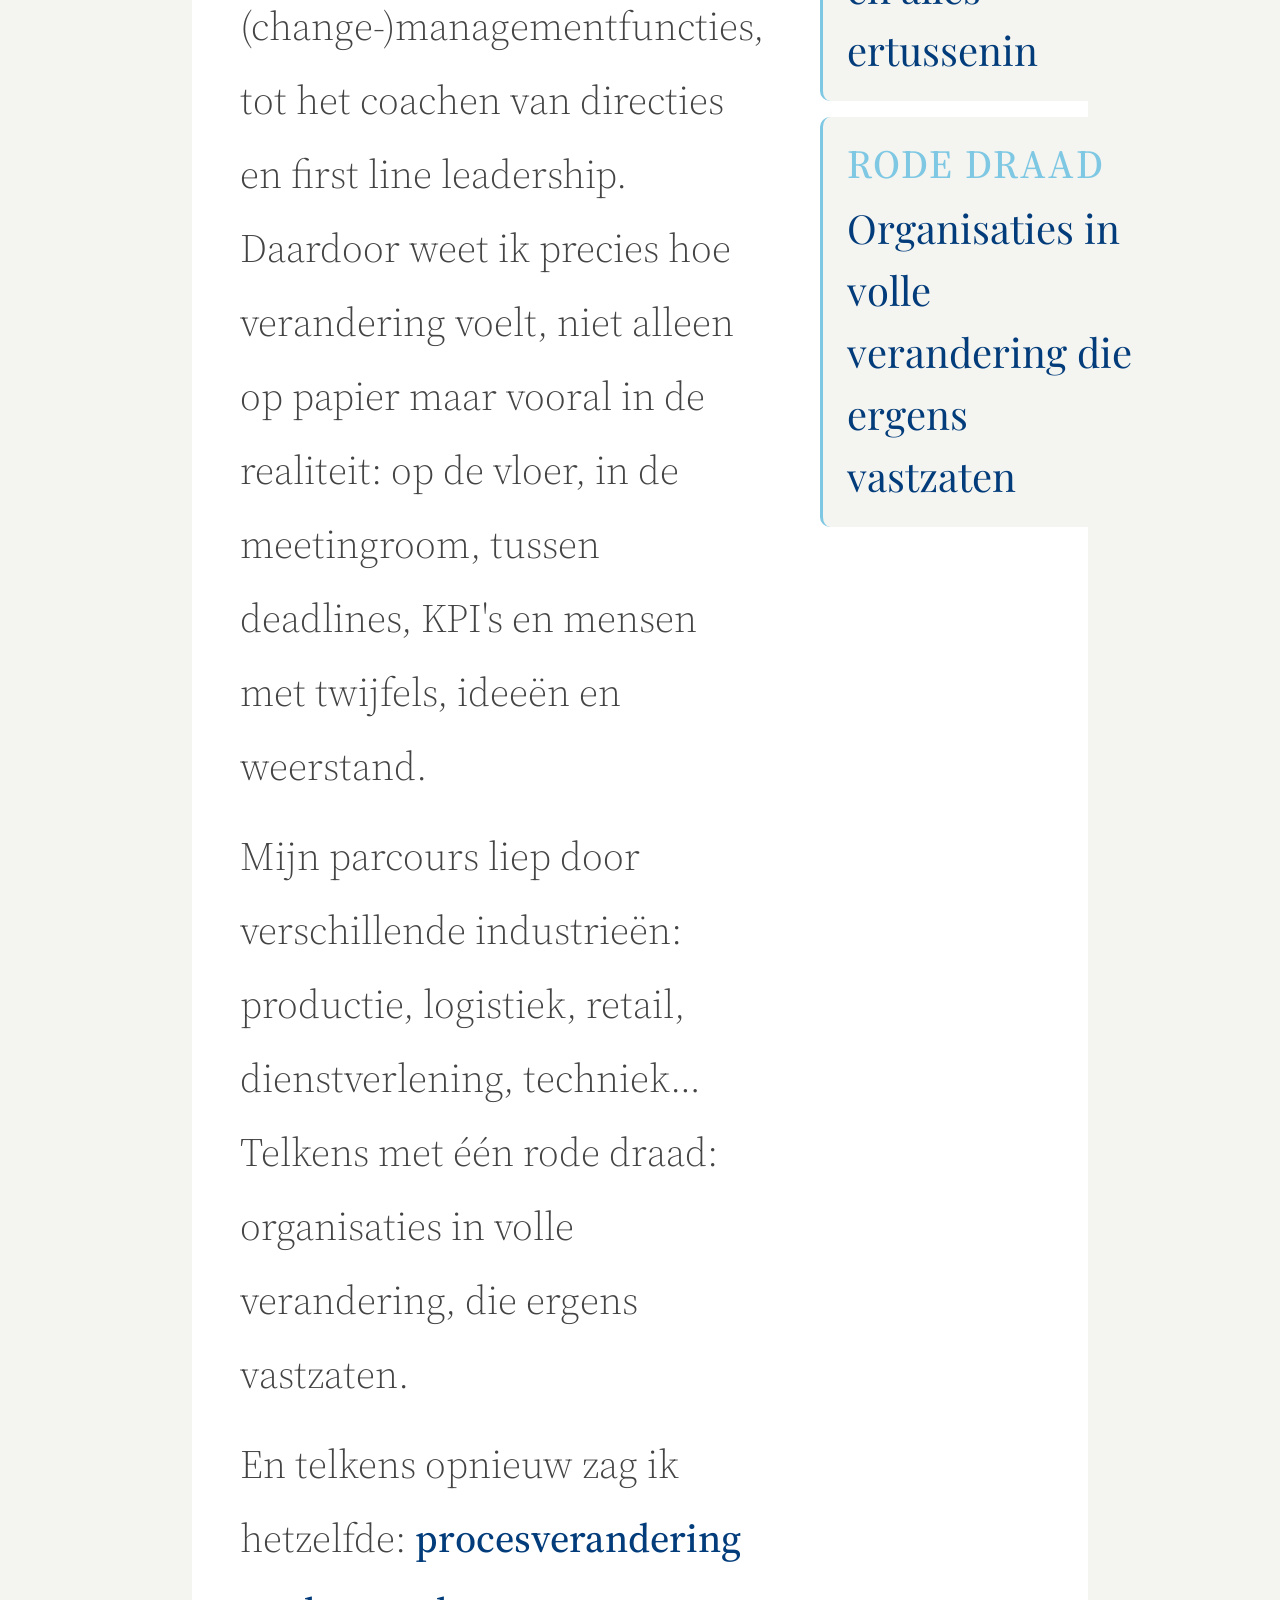
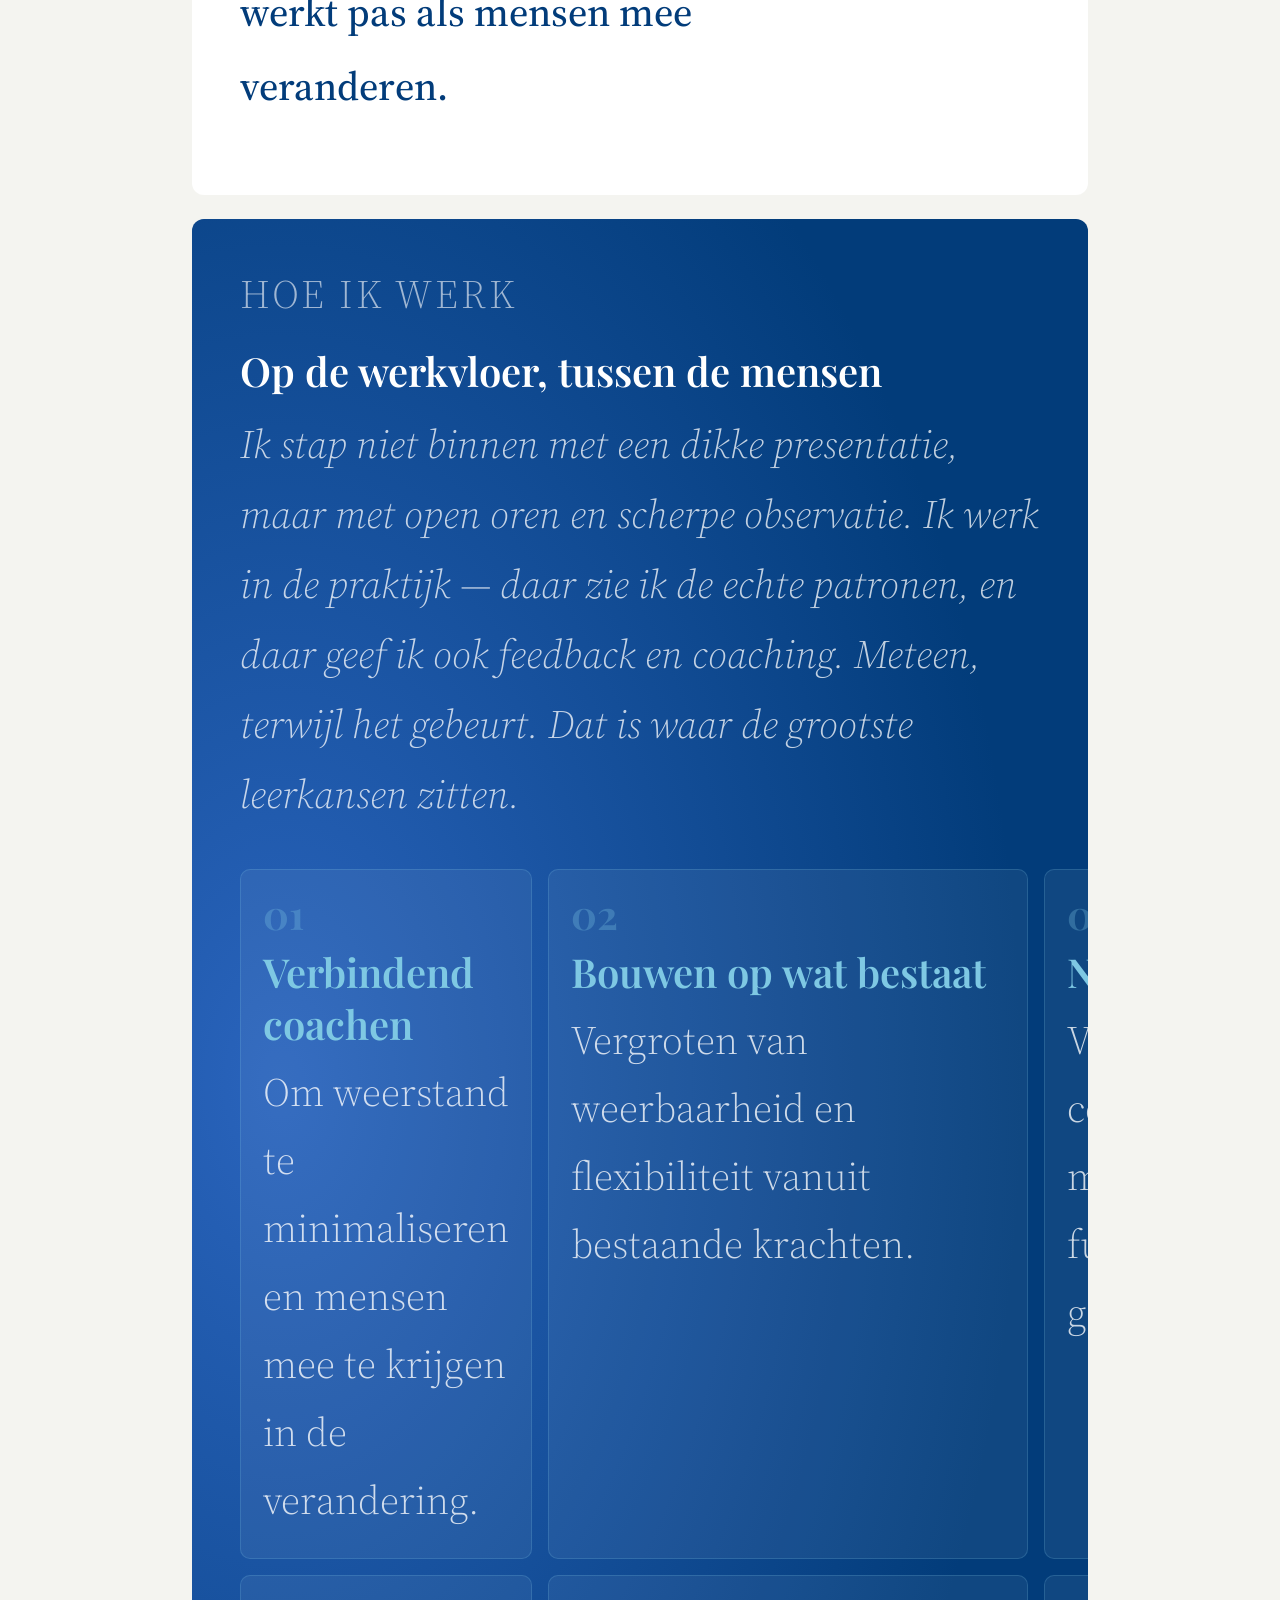
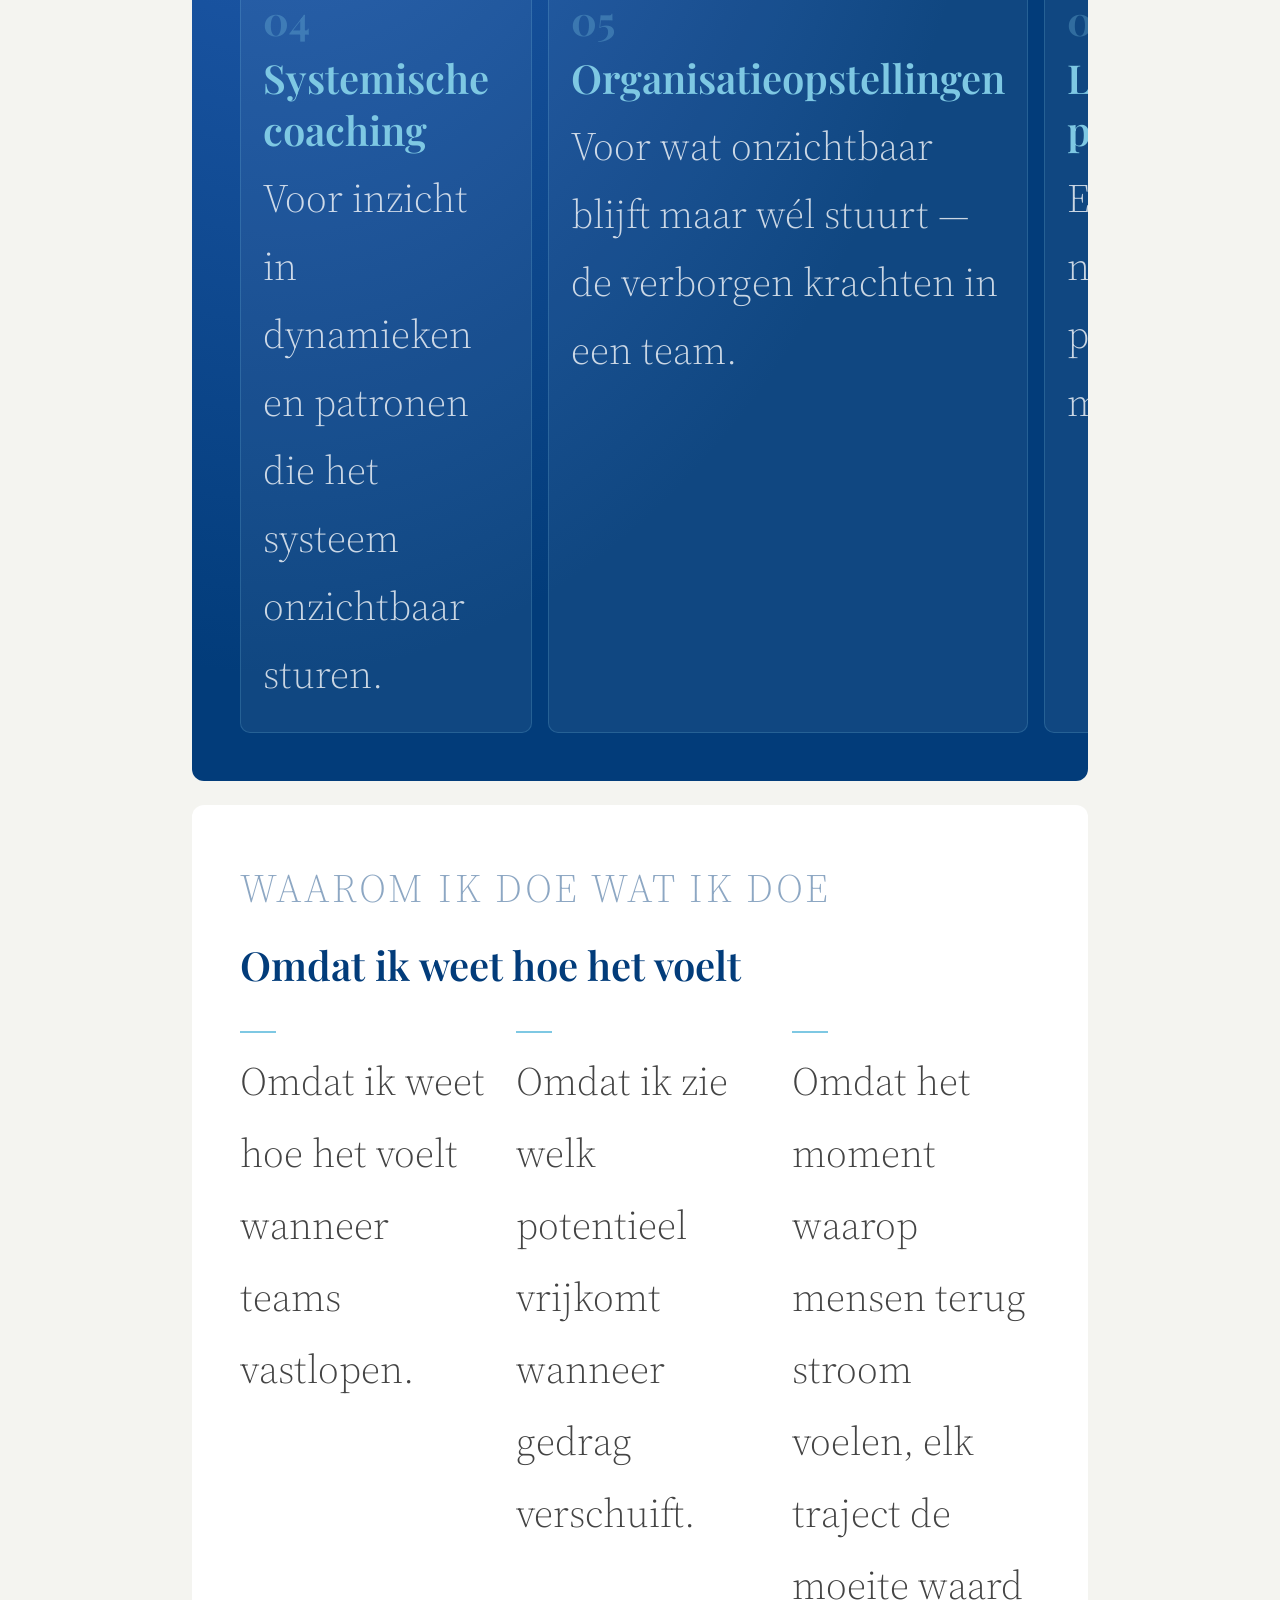
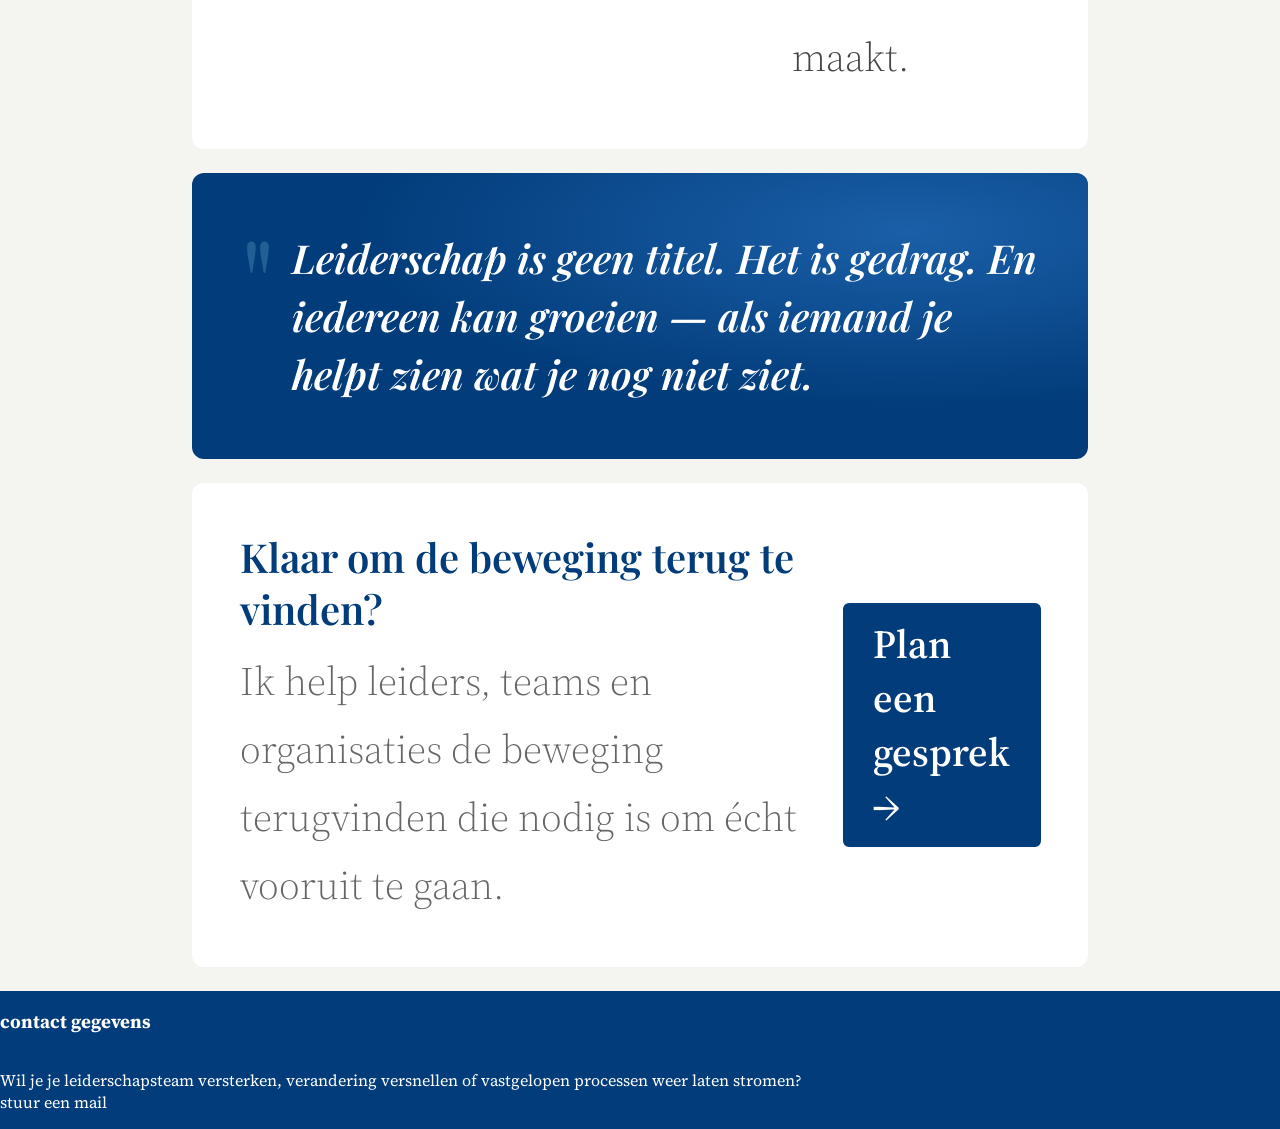
==== commit d78100e4: "test" ====
--- a/OverMij.html
+++ b/OverMij.html
@@ -7,7 +7,7 @@
     <link rel="preconnect" href="https://fonts.googleapis.com">
     <link rel="preconnect" href="https://fonts.gstatic.com" crossorigin>
     <link href="https://fonts.googleapis.com/css2?family=Playfair+Display:ital,wght@0,400;0,600;0,700;1,400&family=Source+Serif+4:ital,wght@0,300;0,400;0,600;1,300;1,400&display=swap" rel="stylesheet">
-    <link rel="stylesheet" href="style.css">
+    <link rel="stylesheet" href="test2.css">
 </head>
 <body class="overmij-body">
  
--- a/test2.css
+++ b/test2.css
@@ -0,0 +1,1493 @@
+.indexbody{
+    background-color: #f4f4f0;
+    width: 100%;
+    padding: 0;
+    margin: 0;
+    font-family: 'Source Serif 4', Georgia, serif;
+}
+
+.indexmain {
+    display: flex;
+    flex-direction: column;
+    gap: 24px;
+    padding: 0 24px 24px;
+    width: 100%;
+    max-width: 70%;
+    margin: 0 auto;
+}
+
+/* =============================================
+   NAVIGATIE
+   ============================================= */
+.navcontainer{
+    height: 100px;
+    display: flex;
+    justify-content: space-around;
+    align-items: center;
+    background-color: white;
+    padding: 0 24px;
+    border: 0px;
+    border-radius: 10px;
+    position: sticky;
+    top: 0;
+    z-index: 100;
+}
+
+/*logo editor*/
+.logocontainer{
+    align-self: center;
+    height: 75px;
+    width: 200px;
+    object-fit: contain;
+}
+
+/*Dit is de block dat de links inhoudt*/
+.linkcontainer{
+    width: 300px;
+    display: flex;
+    justify-content: space-between;
+    flex-direction: row;
+    align-items: center;
+}
+/*link editor van navigatie balk*/
+.linkNaarWebsite{
+    color: black;
+    font-size: 25px;
+    text-decoration: none;
+}
+/*hover optie voor de link zodat het van kleur verandert*/
+.linkNaarWebsite:hover{
+    transition: 0.5s;
+    color: grey;
+}
+.linkNaarWebsite.active {
+    border-bottom: 2px solid #023C7A;
+    padding-bottom: 2px;
+}
+/* =============================================
+   GEDEELDE TAGLINE
+   ============================================= */
+.tagline {
+      font-family: 'Source Serif 4', Georgia, serif;
+      font-size: 13px;
+      font-weight: 300;
+      color: rgba(255, 255, 255, 0.6);
+      letter-spacing: 3px;
+      text-transform: uppercase;
+      margin: 0 0 1.5rem 0;
+}
+
+/* =============================================
+   intro
+   ============================================= */
+.introcontainer{
+    background-color: #023C7A;
+    color: white;
+    border-radius: 12px;
+    overflow: hidden;
+    display: flex;
+    height: 100%;
+    position: relative;
+}
+.introcontainer::before{
+    content: '';
+    position: absolute;
+    top: 0; left: 0; right: 0; bottom: 0;
+    background:radial-gradient(ellipse at 20% 50%,#0e2342 0%,transparent 60%);
+    pointer-events: none;
+}
+.introcontainerlinks{
+    padding: 40px;
+    width: 60%;
+    display: flex;
+    flex-direction: column;
+    justify-content: center;
+    position: relative;
+    z-index: 1;
+    flex: 1;
+}
+.introcontainertitle{
+    font-family: 'Playfair Display', georgia, Serif;
+    font-size: 26px;
+    font-weight: 600;
+    width: 100%;
+    max-width: 420px;
+    color: white;
+    letter-spacing: -0.3px;
+    margin: 0 0 28px 0;
+    line-height: 1.35;
+}
+.introcontainertitle em {
+    font-style: normal;
+    color: #7ec8e3;
+}
+.introcontainerbody{
+    font-family: 'Source Serif 4', Georgia, serif;
+    font-size: 30px;
+    font-weight: 300;
+    max-width: 1250px;
+    color: rgba(255, 255, 255, 0.88);
+    line-height: 1.78;
+    margin-bottom: 36px;
+}
+.introcontainerbody b {
+    font-weight: 400;
+    color: #ffffff;
+    border-bottom: 1px solid rgba(126, 200, 227, 0.5);
+}
+.introcontainerrechts{
+    position: relative;
+    overflow: hidden;
+    min-width: 420px;
+    flex-shrink: 0;
+}
+.introcontainerrechts img{
+    width: 100%;
+    height: 100%;
+    object-fit: cover;
+    object-position: top center;
+    display: block;
+}
+.introcontainerrechts::after{
+       content: '';
+      position: absolute;
+      top: 0; left: 0; bottom: 0; right: 0;
+      background: linear-gradient(to right, #1a3a6e 0%, transparent 20%);
+}
+/* =============================================
+   KNOPPEN
+   ============================================= */
+.btn-primary {
+    display: inline-block;
+    background-color: #7ec8e3;
+    color: #023C7A;
+    font-family: 'Source Serif 4', Georgia, serif;
+    font-size: 15px;
+    font-weight: 600;
+    text-decoration: none;
+    padding: 12px 28px;
+    border-radius: 6px;
+    transition: background-color 0.3s, transform 0.2s;
+}
+
+.btn-primary:hover {
+    background-color: #5ab8d8;
+    transform: translateY(-1px);
+}
+.btn-dark {
+    background-color: #023C7A;
+    color: white;
+    border: 2px solid #023C7A;
+    max-width: 16%;
+}
+
+.btn-dark:hover {
+    background-color: #012d5c;
+}
+/* =============================================
+   wat we doen
+   ============================================= */
+/* =============================================
+   GEDEELDE SECTION-BLOCK (blauw)
+   ============================================= */
+.section-block {
+    background-color: #023C7A;
+    color: white;
+    border-radius: 12px;
+    overflow: hidden;
+    position: relative;
+}
+
+.section-block::before {
+    content: '';
+    position: absolute;
+    top: 0; left: 0; right: 0; bottom: 0;
+    background: radial-gradient(ellipse at 10% 40%, #2a64bd 0%, transparent 65%);
+    pointer-events: none;
+}
+
+.section-block-links {
+    padding: 48px;
+    position: relative;
+    z-index: 1;
+}
+
+.section-block-links.full-width {
+    width: 100%;
+    box-sizing: border-box;
+}
+
+.section-block-title {
+    font-family: 'Playfair Display', Georgia, serif;
+    font-size: 28px;
+    font-weight: 600;
+    color: white;
+    letter-spacing: -0.3px;
+    margin: 0 0 36px 0;
+    line-height: 1.3;
+}
+
+.section-block-intro {
+    font-size: 17px;
+    font-weight: 300;
+    color: rgba(255,255,255,0.8);
+    margin: -20px 0 36px 0;
+    font-style: italic;
+}
+
+/* =============================================
+   DIENSTEN GRID
+   ============================================= */
+.diensten-grid {
+    display: grid;
+    grid-template-columns: repeat(3, 1fr);
+    gap: 24px;
+}
+
+.dienst-card {
+    background: rgb(255, 255, 255);
+    border: 1px solid rgba(126, 200, 227, 0.2);
+    border-radius: 10px;
+    padding: 28px 24px;
+    display: flex;
+    flex-direction: column;
+    gap: 12px;
+}
+
+.dienst-nr {
+    font-family: 'Playfair Display', Georgia, serif;
+    font-size: 32px;
+    font-weight: 700;
+    color: rgba(126, 200, 227, 0.4);
+    line-height: 1;
+}
+
+.dienst-card h3 {
+    font-family: 'Playfair Display', Georgia, serif;
+    font-size: 17px;
+    font-weight: 600;
+    color: #7ec8e3;
+    margin: 0;
+    line-height: 1.3;
+}
+
+.dienst-card p,
+.dienst-card ul {
+    font-size: 14px;
+    font-weight: 300;
+    color: #023C7A;
+    line-height: 1.75;
+    margin: 0;
+    padding-left: 0;
+}
+
+.dienst-card ul {
+    padding-left: 18px;
+}
+
+.dienst-card li {
+    margin-bottom: 4px;
+}
+
+.dienst-footer {
+    font-size: 13px !important;
+    color: rgb(2, 64, 131,0.7) !important;
+    font-style: italic;
+    border-top: 1px solid rgba(126,200,227,0.15);
+    padding-top: 12px;
+    margin-top: auto !important;
+}
+/* =============================================
+   QUOTE BLOKKEN — elk apart
+   ============================================= */
+
+/* Blok 1 — grote donkerblauwe quote */
+.quote-blok-groot {
+    background-color: #023C7A;
+    border-radius: 12px;
+    padding: 56px 48px;
+    position: relative;
+    overflow: hidden;
+}
+
+.quote-blok-groot::before {
+    content: '';
+    position: absolute;
+    top: 0; left: 0; right: 0; bottom: 0;
+    background: radial-gradient(ellipse at 80% 20%, #1a5fa8 0%, transparent 55%);
+    pointer-events: none;
+}
+
+.quote-blok-groot-inner {
+    position: relative;
+    z-index: 1;
+    display: flex;
+    align-items: flex-start;
+    gap: 16px;
+}
+
+.quote-accent {
+    font-family: 'Playfair Display', Georgia, serif;
+    font-size: 120px;
+    line-height: 0.7;
+    color: rgba(126,200,227,0.25);
+    flex-shrink: 0;
+    margin-top: 8px;
+    
+}
+
+.quote-blok-groot-inner p {
+    font-family: 'Playfair Display', Georgia, serif;
+    font-size: 32px;
+    font-weight: 600;
+    color: white;
+    line-height: 1.35;
+    margin: 0;
+    font-style: italic;
+    display: flex;
+    align-self: center;
+}
+
+/* Blok 2 — enkelvoudige quote op wit met blauwe linkerborder */
+.quote-blok-enkelvoudig {
+    background: white;
+    border-radius: 12px;
+    padding: 40px 56px;
+    border-left: 4px solid #7ec8e3;
+    display: flex;
+    flex-direction: column;
+    gap: 10px;
+}
+
+.quote-blok-enkelvoudig .quote-categorie {
+    font-size: 11px;
+    font-weight: 500;
+    letter-spacing: 2px;
+    text-transform: uppercase;
+    color: #7ec8e3;
+}
+
+.quote-blok-enkelvoudig p {
+    font-family: 'Playfair Display', Georgia, serif;
+    font-size: 22px;
+    font-style: italic;
+    color: #023C7A;
+    line-height: 1.6;
+    margin: 0;
+}
+
+/* Blok 3 — subtiele oneliner als afsluiter */
+.quote-blok-oneliner {
+    border-top: 1px solid rgba(2,60,122,0.1);
+    padding: 28px 0 8px;
+    text-align: center;
+}
+
+.quote-blok-oneliner p {
+    font-family: 'Source Serif 4', Georgia, serif;
+    font-size: 15px;
+    font-weight: 300;
+    color: rgba(2,60,122,0.55);
+    font-style: italic;
+    margin: 0;
+}
+/* =============================================
+   AANPAK STAPPEN
+   ============================================= */
+.aanpak-stappen {
+    display: flex;
+    flex-direction: column;
+    gap: 0;
+}
+
+.aanpak-stap {
+    display: grid;
+    grid-template-columns: 56px 1fr 220px;
+    align-items: center;
+    gap: 28px;
+    padding: 28px 0;
+    border-bottom: 1px solid rgba(126,200,227,0.15);
+}
+
+.aanpak-stap:last-child {
+    border-bottom: none;
+}
+
+.aanpak-tekst h3 {
+    font-family: 'Playfair Display', Georgia, serif;
+    font-size: 18px;
+    font-weight: 600;
+    color: #7ec8e3;
+    margin: 0 0 8px 0;
+}
+
+.aanpak-tekst p {
+    font-size: 15px;
+    font-weight: 300;
+    color: rgba(255,255,255,0.85);
+    line-height: 1.75;
+    margin: 0;
+}
+
+.aanpak-foto {
+    width: 320px;
+    height: 250px;
+    border-radius: 8px;
+    overflow: hidden;
+    flex-shrink: 0;
+    border: 1px solid rgba(126,200,227,0.2);
+}
+
+.aanpak-foto img {
+    width: 100%;
+    height: 100%;
+    object-fit: cover;
+    object-position: center top;
+    display: block;
+}
+/* =============================================
+   OVER STROOM
+   ============================================= */
+.over-container {
+    background: white;
+    border-radius: 12px;
+    overflow: hidden;
+    display: flex;
+    flex-direction: row;
+    align-items: stretch;
+}
+
+.over-foto {
+    width: 380px;
+    flex-shrink: 0;
+    overflow: hidden;
+}
+
+.over-foto img {
+    width: 100%;
+    height: 100%;
+    object-fit: cover;
+    object-position: center top;
+    display: block;
+}
+
+.over-tekst {
+    padding: 56px 48px;
+    display: flex;
+    flex-direction: column;
+    justify-content: center;
+}
+
+.over-tagline {
+    color: rgba(2,60,122,0.45);
+    letter-spacing: 3px;
+}
+
+.over-title {
+    font-family: 'Playfair Display', Georgia, serif;
+    font-size: 28px;
+    font-weight: 600;
+    color: #023C7A;
+    margin: 0 0 24px 0;
+}
+
+.over-lead {
+    font-size: 17px;
+    color: #023C7A;
+    line-height: 1.75;
+    margin: 0 0 20px 0;
+}
+
+.over-lead em {
+    font-style: italic;
+    color: #1a5fa8;
+}
+
+.over-body {
+    font-size: 15px;
+    font-weight: 300;
+    color: #444;
+    line-height: 1.8;
+    margin: 0 0 24px 0;
+}
+
+.over-punten {
+    list-style: none;
+    padding: 0;
+    margin: 0 0 36px 0;
+    display: flex;
+    flex-direction: column;
+    gap: 8px;
+}
+
+.over-punten li {
+    font-size: 15px;
+    color: #444;
+    line-height: 1.6;
+    padding-left: 20px;
+    position: relative;
+}
+
+.over-punten li::before {
+    content: '—';
+    position: absolute;
+    left: 0;
+    color: #7ec8e3;
+}
+/* =============================================
+   FOOTER
+   ============================================= */
+.contactcontainer{
+    display: flex;
+    color: white;
+    background-color: #023C7A;
+    flex-direction: column;
+    align-items: start;
+    border-radius: 5px, 5px;
+}
+.contactcontainer h4{
+    margin: 0;
+    padding: 0;
+}
+.contactgegevens{
+    color: white;
+    text-decoration: none;   
+}
+/* ==============================================
+   RESPONSIVE
+ 
+   Breakpoints:
+     gsm    : max 480px
+     tablet : 481px – 1079px
+     pc     : 1080px+  (jouw bestaande stijlen)
+   ============================================= */
+ 
+/* ==============================================
+   NAVIGATIE – MOBIEL HAMBURGER MENU
+   ============================================= */
+ 
+/* Hamburger-knop (verborgen op pc/laptop) */
+.hamburger {
+    display: none;
+    flex-direction: column;
+    justify-content: space-between;
+    width: 28px;
+    height: 20px;
+    background: none;
+    border: none;
+    cursor: pointer;
+    padding: 0;
+    z-index: 200;
+}
+ 
+.hamburger span {
+    display: block;
+    width: 100%;
+    height: 2px;
+    background-color: #023C7A;
+    border-radius: 2px;
+    transition: transform 0.3s, opacity 0.3s;
+}
+ 
+/* Mobiel nav-menu – verborgen tot open */
+.linkcontainer.mobile-open {
+    display: flex !important;
+}
+ 
+/* ==============================================
+   TABLET  (481px – 768px)
+   ============================================= */
+@media (min-width: 481px) and (max-width: 1079px) {
+ 
+    /* Nav */
+    .navcontainer {
+        height: 70px;
+        padding: 0 20px;
+        border-radius: 10px;
+        justify-content: space-between;
+    }
+ 
+    .logocontainer {
+        height: 50px;
+        width: 150px;
+    }
+ 
+    .hamburger {
+        display: flex;
+    }
+ 
+    .linkcontainer {
+        display: none;
+        width: 100%;
+        flex-direction: column;
+        align-items: flex-start;
+        gap: 12px;
+        padding: 16px 0 10px;
+        border-top: 1px solid rgba(2, 60, 122, 0.1);
+        margin-top: 12px;
+    }
+ 
+    .linkNaarWebsite {
+        font-size: 18px;
+        padding: 0;
+    }
+ 
+    /* Main */
+    .indexmain {
+        padding: 0 16px 16px;
+        gap: 16px;
+        max-width: 90%;
+    }
+ 
+    /* Intro: stapelt op tablet */
+    .introcontainer {
+        flex-direction: column;
+        min-height: auto;
+        max-width: 75%;
+        align-self: center;
+    }
+ 
+    .introcontainerlinks {
+        padding: 32px 24px 24px;
+    }
+ 
+    .introcontainertitle {
+        font-size: 22px;
+    }
+ 
+    .introcontainerbody {
+        font-size: 15px;
+        margin-bottom: 24px;
+    }
+ 
+    .introcontainerrechts {
+        display:none;
+    }
+ 
+    .introcontainerrechts::after {
+        background: linear-gradient(to bottom, #1a3a6e 0%, transparent 30%);
+    }
+    .section-block{
+        max-width: 75%;
+        align-self: center;
+    }
+ 
+    /* Diensten: 2 kolommen */
+    .diensten-grid {
+        grid-template-columns: repeat(2, 1fr);
+        gap: 20px;
+    }
+ 
+    /* =============================================
+   QUOTE BLOKKEN — elk apart
+   ============================================= */
+
+/* Blok 1 — grote donkerblauwe quote met accentuering */
+.quote-blok-groot {
+    background-color: #023C7A;
+    border-radius: 12px;
+    padding: 56px 48px;
+    position: relative;
+    overflow: hidden;
+}
+
+.quote-blok-groot::before {
+    content: '';
+    position: absolute;
+    top: 0; left: 0; right: 0; bottom: 0;
+    background: radial-gradient(ellipse at 80% 20%, #1a5fa8 0%, transparent 55%);
+    pointer-events: none;
+}
+
+.quote-blok-groot-inner {
+    position: relative;
+    z-index: 1;
+    display: flex;
+    align-items: flex-start;
+    gap: 16px;
+}
+
+.quote-accent {
+    font-family: 'Playfair Display', Georgia, serif;
+    font-size: 120px;
+    line-height: 0.7;
+    color: rgba(126,200,227,0.25);
+    flex-shrink: 0;
+    margin-top: 8px;
+}
+
+.quote-blok-groot-inner p {
+    font-family: 'Playfair Display', Georgia, serif;
+    font-size: 32px;
+    font-weight: 600;
+    color: white;
+    line-height: 1.35;
+    margin: 0;
+    font-style: italic;
+}
+
+/* Blok 2 — enkelvoudige quote op wit, breed en rustig */
+.quote-blok-enkelvoudig {
+    background: white;
+    border-radius: 12px;
+    padding: 40px 56px;
+    border-left: 4px solid #7ec8e3;
+    display: flex;
+    flex-direction: column;
+    gap: 10px;
+}
+
+.quote-blok-enkelvoudig .quote-categorie {
+    font-size: 11px;
+    font-weight: 500;
+    letter-spacing: 2px;
+    text-transform: uppercase;
+    color: #7ec8e3;
+}
+
+.quote-blok-enkelvoudig p {
+    font-family: 'Playfair Display', Georgia, serif;
+    font-size: 22px;
+    font-style: italic;
+    color: #023C7A;
+    line-height: 1.6;
+    margin: 0;
+}
+
+/* Blok 3 — subtiele oneliner als afsluiter */
+.quote-blok-oneliner {
+    border-top: 1px solid rgba(2,60,122,0.1);
+    padding: 28px 0 8px;
+    text-align: center;
+}
+
+.quote-blok-oneliner p {
+    font-family: 'Source Serif 4', Georgia, serif;
+    font-size: 15px;
+    font-weight: 300;
+    color: rgba(2,60,122,0.55);
+    font-style: italic;
+    margin: 0;
+}
+ 
+    /* Aanpak */
+    .aanpak-stap {
+        grid-template-columns: 48px 1fr;
+        gap: 18px;
+        padding: 22px 0;
+    }
+ 
+    .aanpak-foto {
+        display: none;
+    }
+ 
+    .aanpak-tekst h3 {
+        font-size: 16px;
+    }
+ 
+    .aanpak-tekst p {
+        font-size: 14px;
+    }
+ 
+    /* Over: stapelt op tablet */
+    .over-container {
+        flex-direction: column;
+        max-width: 75%;
+        align-self: center;
+    }
+ 
+    .over-foto {
+        display:none;
+    }
+ 
+    .over-tekst {
+        padding: 32px 24px;
+    }
+ 
+    .over-title {
+        font-size: 22px;
+    }
+ 
+    .over-lead {
+        font-size: 15px;
+    }
+ 
+    /* Sections */
+    .section-block-links {
+        padding: 32px 24px;
+    }
+ 
+    .section-block-title {
+        font-size: 22px;
+    }
+ 
+    /* Contact */
+    .contactcontainer {
+        padding: 32px 24px;
+    }
+}
+ 
+/* ==============================================
+   GSM  (≤ 480px)
+   ============================================= */
+@media (max-width: 480px) {
+    
+    /* Nav */
+    .navcontainer {
+        height: auto;
+        padding: 14px 16px;
+        flex-wrap: wrap;
+        justify-content: space-between;
+        position: sticky;
+        top: 0;
+        border-radius: 0;
+    }
+ 
+    .logocontainer {
+        height: 40px;
+        width: 120px;
+    }
+ 
+    .hamburger {
+        display: flex;
+    }
+ 
+    .linkcontainer {
+        display: none;
+        width: 100%;
+        flex-direction: column;
+        align-items: flex-start;
+        gap: 12px;
+        padding: 14px 0 8px;
+        border-top: 1px solid rgba(2, 60, 122, 0.1);
+        margin-top: 10px;
+    }
+ 
+    .linkNaarWebsite {
+        font-size: 17px;
+    }
+ 
+    /* Main */
+    .indexmain {
+        padding: 0 12px 12px;
+        gap: 12px;
+        max-width: 90%;
+    }
+ 
+    /* Intro */
+    .introcontainer {
+        flex-direction: column;
+        min-height: auto;
+        border-radius: 10px;
+    }
+ 
+    .introcontainerlinks {
+        padding: 24px 18px 20px;
+    }
+ 
+    .introcontainertitle {
+        font-size: 20px;
+    }
+ 
+    .introcontainerbody {
+        font-size: 14px;
+        margin-bottom: 20px;
+    }
+ 
+    .introcontainerrechts {
+       
+    display: none;
+    }
+    
+ 
+    .introcontainerrechts::after {
+        background: linear-gradient(to bottom, #1a3a6e 0%, transparent 30%);
+    }
+ 
+    /* Diensten: 1 kolom */
+    .diensten-grid {
+        grid-template-columns: 1fr;
+        gap: 14px;
+    }
+ 
+    /* Quotes */
+    .quotes-sectie {
+        padding: 32px 18px;
+    }
+ 
+    .quote-groot p {
+        font-size: 18px;
+    }
+ 
+    .quote-accent {
+        font-size: 64px;
+    }
+ 
+    .quotes-grid {
+        grid-template-columns: 1fr;
+        gap: 10px;
+    }
+ 
+    .stroom-oneliners {
+        flex-direction: column;
+        gap: 10px;
+        align-items: flex-start;
+    }
+ 
+    .oneliner-sep {
+        display: none;
+    }
+ 
+    /* Aanpak */
+    .aanpak-stap {
+        grid-template-columns: 36px 1fr;
+        gap: 14px;
+        padding: 18px 0;
+    }
+ 
+    .aanpak-foto {
+        display: none;
+    }
+ 
+    .aanpak-tekst h3 {
+        font-size: 15px;
+    }
+ 
+    .aanpak-tekst p {
+        font-size: 13px;
+    }
+ 
+    /* Over: stapelt op gsm */
+    .over-container {
+        flex-direction: column;
+    }
+ 
+    .over-foto {
+        display:none;
+    }
+ 
+    .over-tekst {
+        padding: 24px 18px;
+    }
+ 
+    .over-title {
+        font-size: 20px;
+    }
+ 
+    .over-lead {
+        font-size: 14px;
+    }
+ 
+    .over-body {
+        font-size: 13px;
+    }
+ 
+    /* Sections */
+    .section-block-links {
+        padding: 24px 18px;
+    }
+ 
+    .section-block-title {
+        font-size: 20px;
+    }
+ 
+    /* Contact */
+    .contactcontainer {
+        padding: 24px 18px;
+        border-radius: 10px;
+    }
+}
+ 
+
+/* ==============================================
+   PC / GROOT SCHERM  (≥ 1080px)
+   Jouw bestaande stijlen gelden hier al.
+   Hieronder alleen kleine verfijningen.
+   ============================================= */
+@media (min-width: 1080px) {
+
+    .hamburger {
+        display: none;
+    }
+    .linkcontainer {
+        display: flex !important;
+    }
+    .diensten-grid {
+        grid-template-columns: repeat(3, 1fr);
+    }
+    .introcontainerrechts {
+        width: 300px;
+    }
+    .introcontainer {
+        min-height: 90vh;
+        max-width: 90vw;
+    }
+
+    /* ── Navigatie ── */
+    .linkNaarWebsite        { font-size: 25px; }
+
+    /* ── Taglines ── */
+    .tagline                { font-size: 40px; }
+
+    /* ── Intro ── */
+    .introcontainertitle    { font-size: 40px; }
+    .introcontainerbody     { font-size: 40px; }
+
+    /* ── Knoppen ── */
+    .btn-primary            { font-size: 40px; min-width: 30%;}
+    .btn-dark               { font-size: 40px; min-width: 30%;}
+
+    /* ── Section titels & intro ── */
+    .section-block-title    { font-size: 40px; }
+    .section-block-intro    { font-size: 40px; }
+
+    /* ── Diensten ── */
+    .dienst-nr              { font-size: 40px; }
+    .dienst-card h3         { font-size: 40px; }
+    .dienst-card p,
+    .dienst-card ul         { font-size: 40px; }
+    .dienst-footer          { font-size: 40px !important; }
+
+    /* ── Quote blokken ── */
+    .quote-accent           { font-size: 240px; }
+    .quote-blok-groot-inner p { font-size: 40px; }
+    .quote-blok-enkelvoudig .quote-categorie { font-size: 40px; }
+    .quote-blok-enkelvoudig p { font-size: 40px; }
+    .quote-blok-oneliner p  { font-size: 40px; }
+
+    /* ── Aanpak ── */
+    .aanpak-tekst h3        { font-size: 40px; }
+    .aanpak-tekst p         { font-size: 40px; }
+
+    /* ── Over Stroom ── */
+    .over-title             { font-size: 40px; }
+    .over-lead              { font-size: 40px; }
+    .over-body              { font-size: 40px; }
+    .over-punten li         { font-size: 40px; }
+}
+/* =============================================
+   
+    WIE BEN IK
+    GEDEELTE
+
+   ============================================= */
+   .overmij-body {
+            background-color: #f4f4f0;
+            width: 100%;
+            padding: 0;
+            margin: 0;
+            font-family: 'Source Serif 4', Georgia, serif;
+        }
+        .overmij-main {
+            display: flex;
+            flex-direction: column;
+            gap: 24px;
+            padding: 0 24px 24px;
+            width: 100%;
+            max-width: 70%;
+            margin: 0 auto;
+        }
+        /* INTRO */
+        .overmij-intro {
+            background-color: #023C7A;
+            color: white;
+            border-radius: 12px;
+            overflow: hidden;
+            display: flex;
+            position: relative;
+            min-height: 380px;
+        }
+        .overmij-intro::before {
+            content: '';
+            position: absolute;
+            top: 0; left: 0; right: 0; bottom: 0;
+            background: radial-gradient(ellipse at 20% 50%, #0e2342 0%, transparent 60%);
+            pointer-events: none;
+        }
+        .overmij-intro-tekst {
+            padding: 56px 48px;
+            display: flex;
+            flex-direction: column;
+            justify-content: center;
+            position: relative;
+            z-index: 1;
+            flex: 1;
+        }
+        .overmij-intro-tagline {
+            font-family: 'Source Serif 4', Georgia, serif;
+            font-size: 13px;
+            font-weight: 300;
+            color: rgba(255,255,255,0.6);
+            letter-spacing: 3px;
+            text-transform: uppercase;
+            margin: 0 0 1.5rem 0;
+        }
+        .overmij-intro-titel {
+            font-family: 'Playfair Display', Georgia, serif;
+            font-size: 44px;
+            font-weight: 600;
+            color: white;
+            letter-spacing: -0.5px;
+            margin: 0 0 16px 0;
+            line-height: 1.2;
+        }
+        .overmij-intro-ondertitel {
+            font-family: 'Source Serif 4', Georgia, serif;
+            font-size: 19px;
+            font-weight: 300;
+            color: #7ec8e3;
+            font-style: italic;
+            margin: 0;
+            line-height: 1.6;
+        }
+        .overmij-intro-foto {
+            position: relative;
+            overflow: hidden;
+            width: 380px;
+            flex-shrink: 0;
+        }
+        .overmij-intro-foto img {
+            width: 100%;
+            height: 100%;
+            object-fit: cover;
+            object-position: top center;
+            display: block;
+        }
+        .overmij-intro-foto::after {
+            content: '';
+            position: absolute;
+            top: 0; left: 0; bottom: 0; right: 0;
+            background: linear-gradient(to right, #023C7A 0%, transparent 30%);
+        }
+        /* INTRO */
+        .overmij-achtergrond {
+            background: white;
+            border-radius: 12px;
+            padding: 56px 48px;
+            display: flex;
+            gap: 56px;
+            align-items: flex-start;
+        }
+        .overmij-achtergrond-links { flex: 1.5; }
+        .overmij-achtergrond-rechts {
+            flex: 1;
+            display: flex;
+            flex-direction: column;
+            gap: 16px;
+            padding-top: 8px;
+        }
+        .overmij-achtergrond-tagline {
+            font-family: 'Source Serif 4', Georgia, serif;
+            font-size: 13px;
+            font-weight: 300;
+            color: rgba(2,60,122,0.45);
+            letter-spacing: 3px;
+            text-transform: uppercase;
+            margin: 0 0 1.5rem 0;
+        }
+        .overmij-achtergrond-titel {
+            font-family: 'Playfair Display', Georgia, serif;
+            font-size: 28px;
+            font-weight: 600;
+            color: #023C7A;
+            margin: 0 0 24px 0;
+            line-height: 1.3;
+        }
+        .overmij-achtergrond-lead {
+            font-size: 17px;
+            font-weight: 400;
+            color: #023C7A;
+            line-height: 1.85;
+            margin: 0 0 20px 0;
+        }
+        .overmij-achtergrond-body {
+            font-size: 15px;
+            font-weight: 300;
+            color: #444;
+            line-height: 1.85;
+            margin: 0 0 16px 0;
+        }
+        .overmij-achtergrond-body strong { color: #023C7A; font-weight: 500; }
+        .overmij-stat {
+            background: #f4f4f0;
+            border-radius: 10px;
+            padding: 20px 24px;
+            border-left: 3px solid #7ec8e3;
+        }
+        .overmij-stat-label {
+            font-size: 11px;
+            font-weight: 500;
+            letter-spacing: 2px;
+            text-transform: uppercase;
+            color: #7ec8e3;
+            margin: 0 0 6px 0;
+        }
+        .overmij-stat-waarde {
+            font-family: 'Playfair Display', Georgia, serif;
+            font-size: 14px;
+            font-weight: 400;
+            color: #023C7A;
+            line-height: 1.55;
+            margin: 0;
+        }
+        /* AANPAK */
+        .overmij-aanpak {
+            background-color: #023C7A;
+            color: white;
+            border-radius: 12px;
+            overflow: hidden;
+            position: relative;
+        }
+        .overmij-aanpak::before {
+            content: '';
+            position: absolute;
+            top: 0; left: 0; right: 0; bottom: 0;
+            background: radial-gradient(ellipse at 10% 40%, #2a64bd 0%, transparent 65%);
+            pointer-events: none;
+        }
+        .overmij-aanpak-inner {
+            padding: 48px;
+            position: relative;
+            z-index: 1;
+        }
+        .overmij-aanpak-tagline {
+            font-family: 'Source Serif 4', Georgia, serif;
+            font-size: 13px;
+            font-weight: 300;
+            color: rgba(255,255,255,0.6);
+            letter-spacing: 3px;
+            text-transform: uppercase;
+            margin: 0 0 1.5rem 0;
+        }
+        .overmij-aanpak-titel {
+            font-family: 'Playfair Display', Georgia, serif;
+            font-size: 28px;
+            font-weight: 600;
+            color: white;
+            margin: 0 0 12px 0;
+            line-height: 1.3;
+        }
+        .overmij-aanpak-intro {
+            font-size: 16px;
+            font-weight: 300;
+            color: rgba(255,255,255,0.75);
+            margin: 0 0 40px 0;
+            font-style: italic;
+            line-height: 1.75;
+        }
+        .overmij-tools-grid {
+            display: grid;
+            grid-template-columns: repeat(3, 1fr);
+            gap: 16px;
+        }
+        .overmij-tool-kaart {
+            background: rgba(255,255,255,0.06);
+            border: 1px solid rgba(126,200,227,0.2);
+            border-radius: 10px;
+            padding: 24px 22px;
+        }
+        .overmij-tool-nr {
+            font-family: 'Playfair Display', Georgia, serif;
+            font-size: 28px;
+            font-weight: 700;
+            color: rgba(126,200,227,0.3);
+            line-height: 1;
+            margin-bottom: 12px;
+        }
+        .overmij-tool-naam {
+            font-family: 'Playfair Display', Georgia, serif;
+            font-size: 15px;
+            font-weight: 600;
+            color: #7ec8e3;
+            margin: 0 0 8px 0;
+            line-height: 1.3;
+        }
+        .overmij-tool-omschrijving {
+            font-size: 13px;
+            font-weight: 300;
+            color: rgba(255,255,255,0.78);
+            line-height: 1.7;
+            margin: 0;
+        }
+        /* WAAROM */
+        .overmij-waarom {
+            background: white;
+            border-radius: 12px;
+            padding: 56px 48px;
+        }
+        .overmij-waarom-tagline {
+            font-family: 'Source Serif 4', Georgia, serif;
+            font-size: 13px;
+            font-weight: 300;
+            color: rgba(2,60,122,0.45);
+            letter-spacing: 3px;
+            text-transform: uppercase;
+            margin: 0 0 1.5rem 0;
+        }
+        .overmij-waarom-titel {
+            font-family: 'Playfair Display', Georgia, serif;
+            font-size: 28px;
+            font-weight: 600;
+            color: #023C7A;
+            margin: 0 0 40px 0;
+            line-height: 1.3;
+        }
+        .overmij-waarom-grid {
+            display: grid;
+            grid-template-columns: repeat(3, 1fr);
+            gap: 28px;
+        }
+        .overmij-waarom-item {
+            display: flex;
+            flex-direction: column;
+            gap: 12px;
+        }
+        .overmij-waarom-streep {
+            width: 36px;
+            height: 2px;
+            background-color: #7ec8e3;
+        }
+        .overmij-waarom-tekst {
+            font-size: 15px;
+            font-weight: 300;
+            color: #444;
+            line-height: 1.8;
+            margin: 0;
+        }
+        /* QUOTE */
+        .overmij-quote-sectie {
+            background-color: #023C7A;
+            border-radius: 12px;
+            padding: 56px 48px;
+            position: relative;
+            overflow: hidden;
+        }
+        .overmij-quote-sectie::before {
+            content: '';
+            position: absolute;
+            top: 0; left: 0; right: 0; bottom: 0;
+            background: radial-gradient(ellipse at 80% 20%, #1a5fa8 0%, transparent 55%);
+            pointer-events: none;
+        }
+        .overmij-quote-groot {
+            position: relative;
+            z-index: 1;
+            display: flex;
+            align-items: flex-start;
+            gap: 16px;
+        }
+        .overmij-quote-accent {
+            font-family: 'Playfair Display', Georgia, serif;
+            font-size: 120px;
+            line-height: 0.7;
+            color: rgba(126,200,227,0.25);
+            flex-shrink: 0;
+            margin-top: 8px;
+        }
+        .overmij-quote-groot p {
+            font-family: 'Playfair Display', Georgia, serif;
+            font-size: 28px;
+            font-weight: 600;
+            color: white;
+            line-height: 1.45;
+            margin: 0;
+            font-style: italic;
+            display: flex;
+            align-self: center;
+        }
+        /* CTA */
+        .overmij-cta {
+            background: white;
+            border-radius: 12px;
+            padding: 48px;
+            display: flex;
+            flex-direction: row;
+            justify-content: space-between;
+            align-items: center;
+            gap: 32px;
+        }
+        .overmij-cta-tekst h2 {
+            font-family: 'Playfair Display', Georgia, serif;
+            font-size: 24px;
+            font-weight: 600;
+            color: #023C7A;
+            margin: 0 0 12px 0;
+            line-height: 1.3;
+        }
+        .overmij-cta-tekst p {
+            font-size: 15px;
+            font-weight: 300;
+            color: #666;
+            line-height: 1.7;
+            margin: 0;
+        }
+        /* RESPONSIVE */
+      @media (max-width: 1079px) {
+            .overmij-main { max-width: 90%; padding: 0 16px 16px; gap: 16px; }
+            .overmij-intro { flex-direction: row; min-height: auto; }
+            .overmij-intro-foto { display: block; width: 220px; min-width: 220px; height: auto; }
+            .overmij-intro-tekst { padding: 32px 24px; }
+            .overmij-intro-titel { font-size: 28px; }
+            .overmij-achtergrond { flex-direction: column; padding: 32px 24px; gap: 28px; }
+            .overmij-aanpak-inner { padding: 32px 24px; }
+            .overmij-tools-grid { grid-template-columns: repeat(2, 1fr); }
+            .overmij-waarom { padding: 32px 24px; }
+            .overmij-waarom-grid { grid-template-columns: 1fr; gap: 20px; }
+            .overmij-quote-sectie { padding: 40px 24px; }
+            .overmij-quote-groot p { font-size: 20px; }
+            .overmij-quote-accent { font-size: 80px; }
+            .overmij-cta { flex-direction: column; padding: 32px 24px; align-items: flex-start; }
+        }
+        @media (max-width: 480px) {
+            .overmij-main { max-width: 90%; padding: 0 12px 12px; gap: 12px; }
+            .overmij-intro { flex-direction: row; }
+            .overmij-intro-foto { display: block; width: 120px; min-width: 120px; height: auto; }
+            .overmij-intro-tekst { padding: 24px 18px; }
+            .overmij-intro-titel { font-size: 22px; }
+            .overmij-achtergrond { padding: 24px 18px; }
+            .overmij-aanpak-inner { padding: 24px 18px; }
+            .overmij-tools-grid { grid-template-columns: 1fr; }
+            .overmij-waarom { padding: 24px 18px; }
+            .overmij-quote-sectie { padding: 32px 18px; }
+            .overmij-quote-groot p { font-size: 17px; }
+            .overmij-quote-accent { font-size: 60px; }
+            .overmij-cta { padding: 24px 18px; }
+        }
+        @media (min-width: 1080px) {
+            .overmij-intro { min-height: 70vh; }
+ 
+            /* ── Intro ── */
+            .overmij-intro-tagline      { font-size: 40px; }
+            .overmij-intro-titel        { font-size: 40px; }
+            .overmij-intro-ondertitel   { font-size: 40px; }
+ 
+            /* ── Achtergrond ── */
+            .overmij-achtergrond-tagline { font-size: 40px; }
+            .overmij-achtergrond-titel  { font-size: 40px; }
+            .overmij-achtergrond-lead   { font-size: 40px; }
+            .overmij-achtergrond-body   { font-size: 40px; }
+            .overmij-stat-label         { font-size: 40px; }
+            .overmij-stat-waarde        { font-size: 40px; }
+ 
+            /* ── Aanpak / Tools ── */
+            .overmij-aanpak-tagline     { font-size: 40px; }
+            .overmij-aanpak-titel       { font-size: 40px; }
+            .overmij-aanpak-intro       { font-size: 40px; }
+            .overmij-tool-nr            { font-size: 40px; }
+            .overmij-tool-naam          { font-size: 40px; }
+            .overmij-tool-omschrijving  { font-size: 40px; }
+ 
+            /* ── Waarom ── */
+            .overmij-waarom-tagline     { font-size: 40px; }
+            .overmij-waarom-titel       { font-size: 40px; }
+            .overmij-waarom-tekst       { font-size: 40px; }
+ 
+            /* ── Quote ── */
+            .overmij-quote-groot p      { font-size: 40px; }
+ 
+            /* ── CTA ── */
+            .overmij-cta-tekst h2       { font-size: 40px; }
+            .overmij-cta-tekst p        { font-size: 40px; }
+            .btn-dark                   { font-size: 40px; min-width: 70%;}
+
+        }
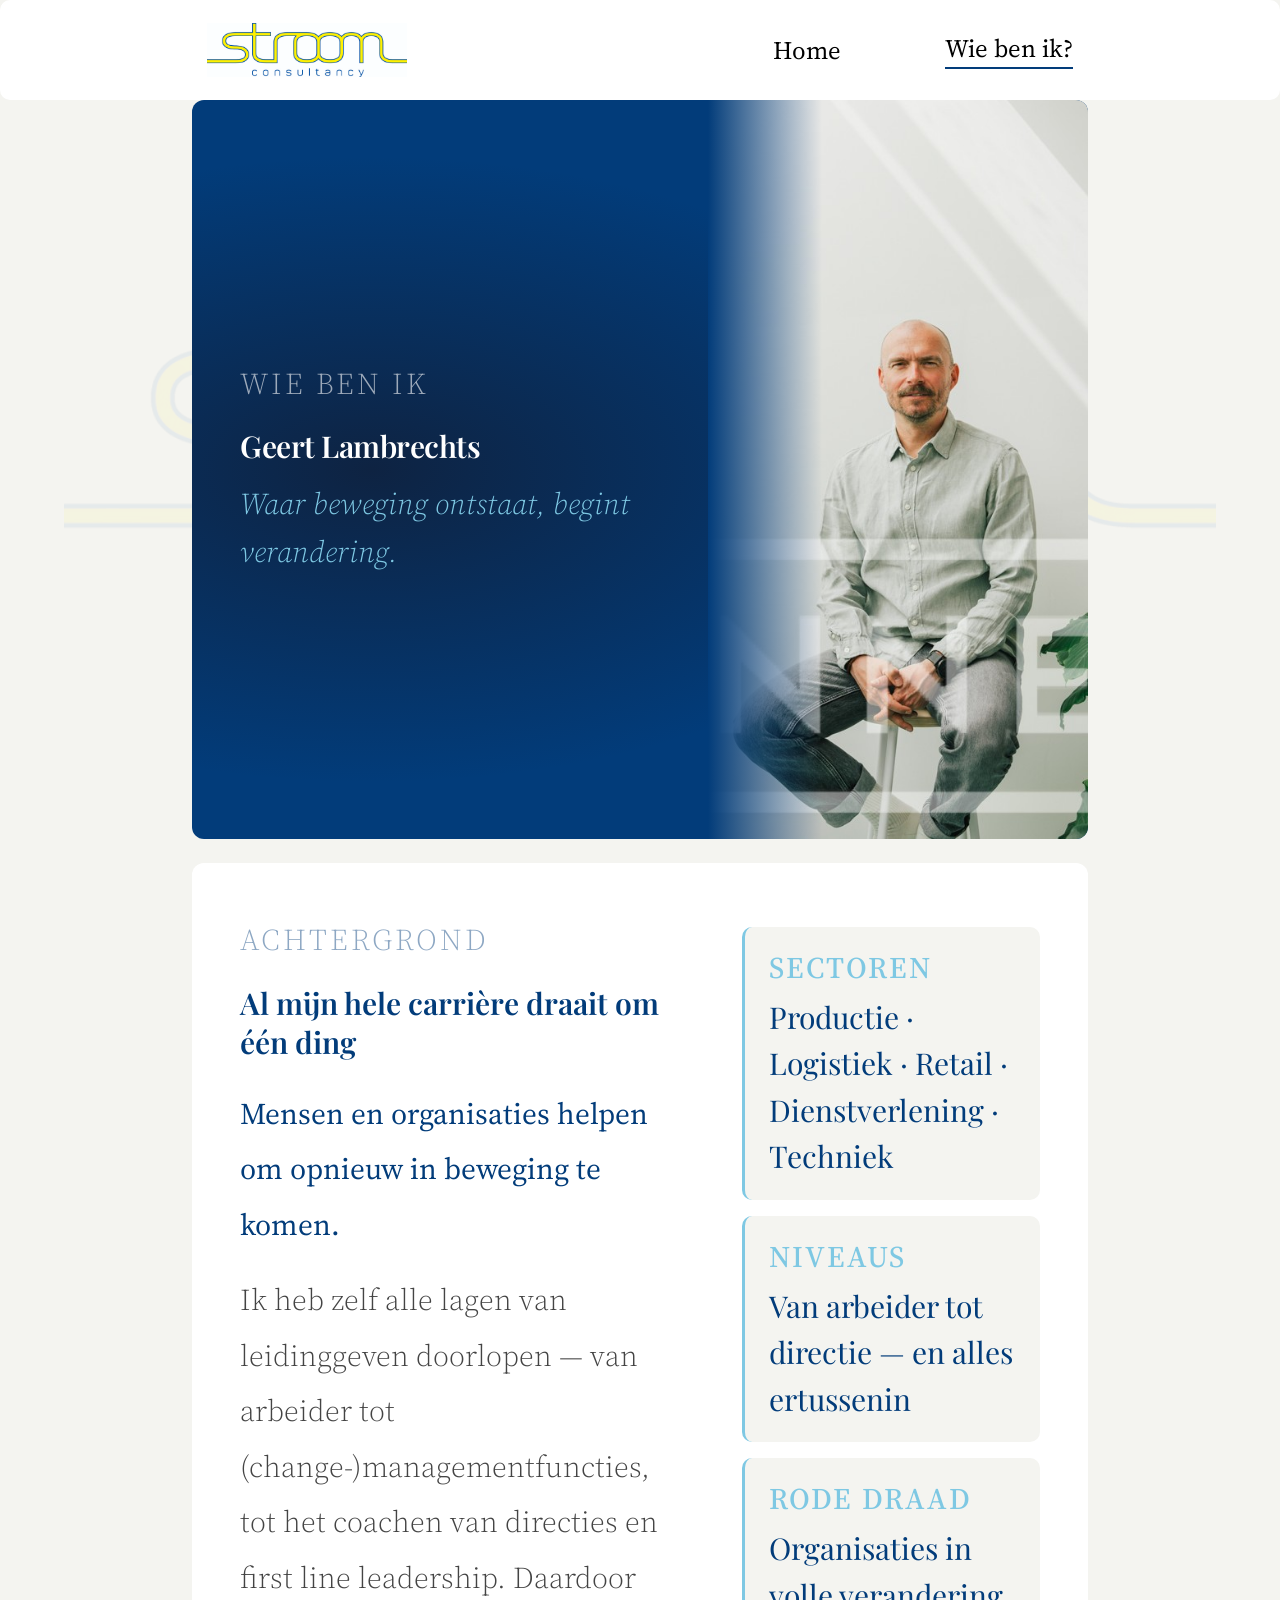
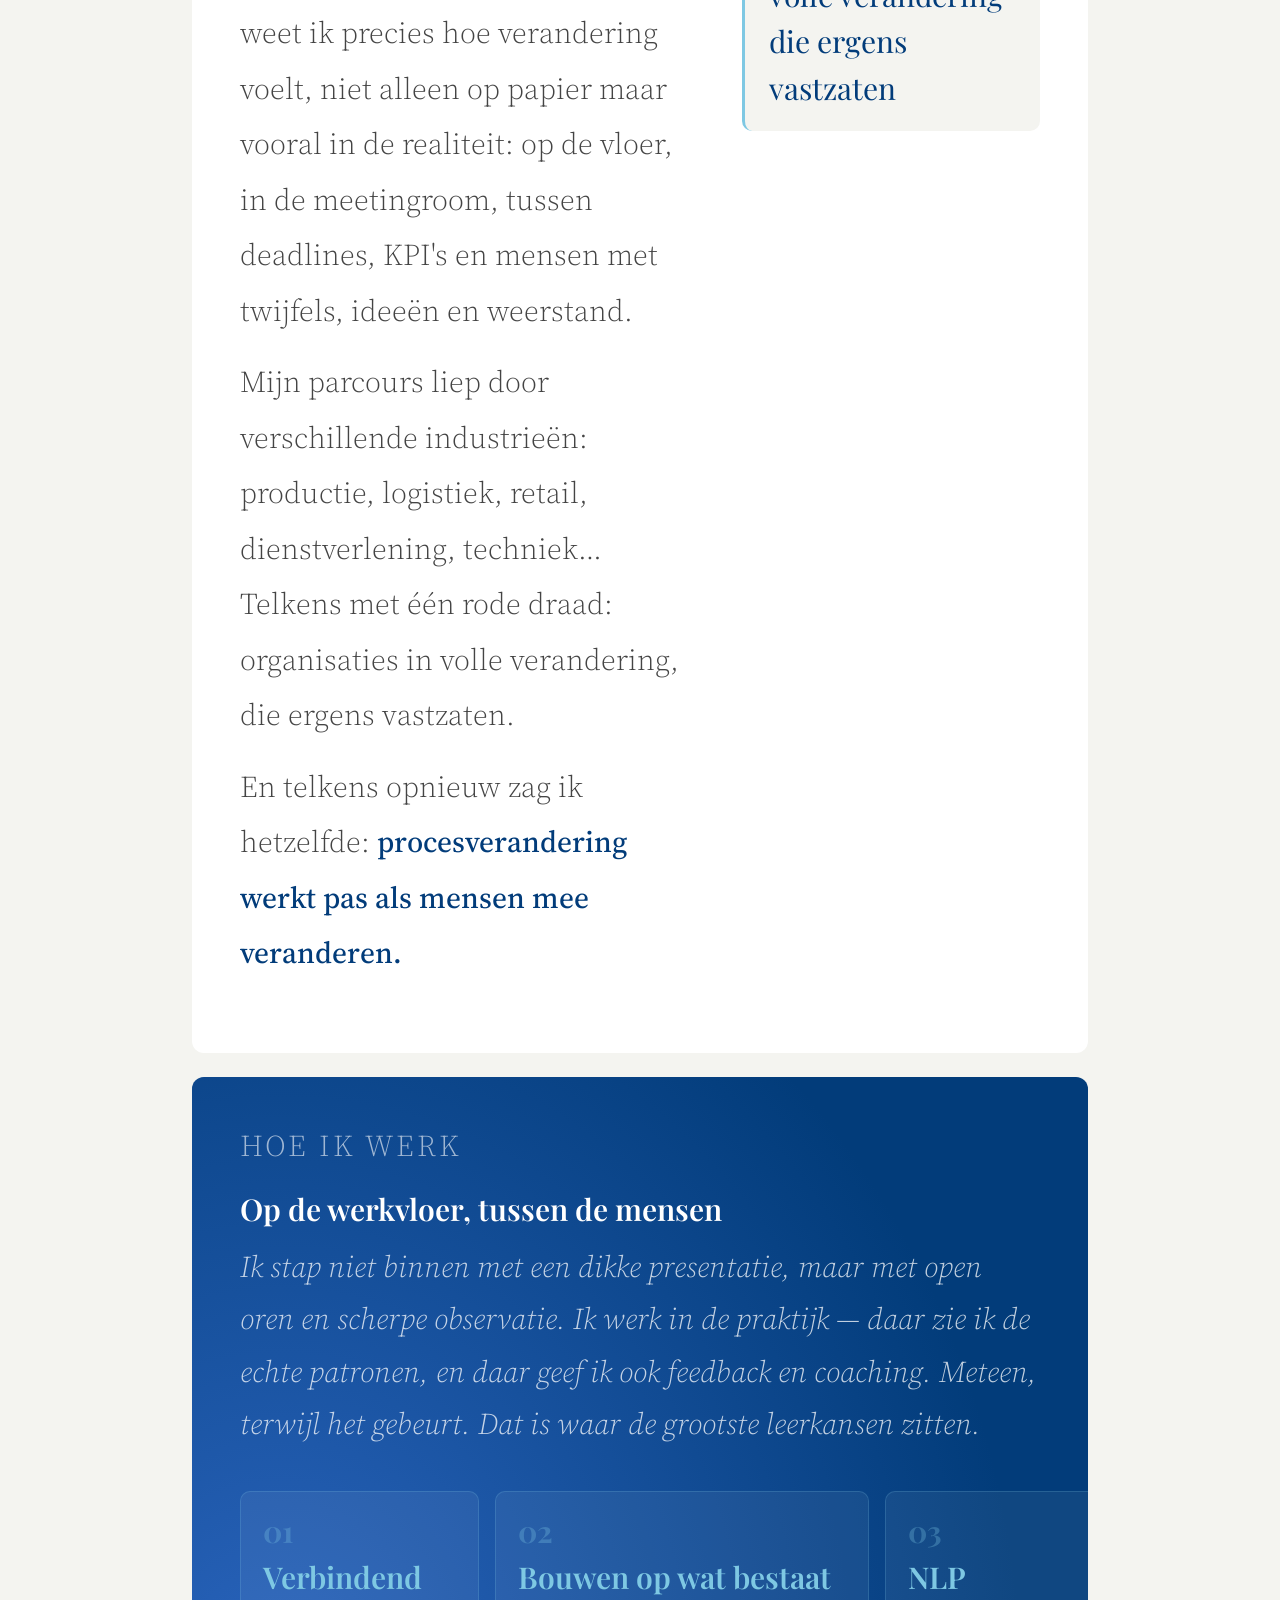
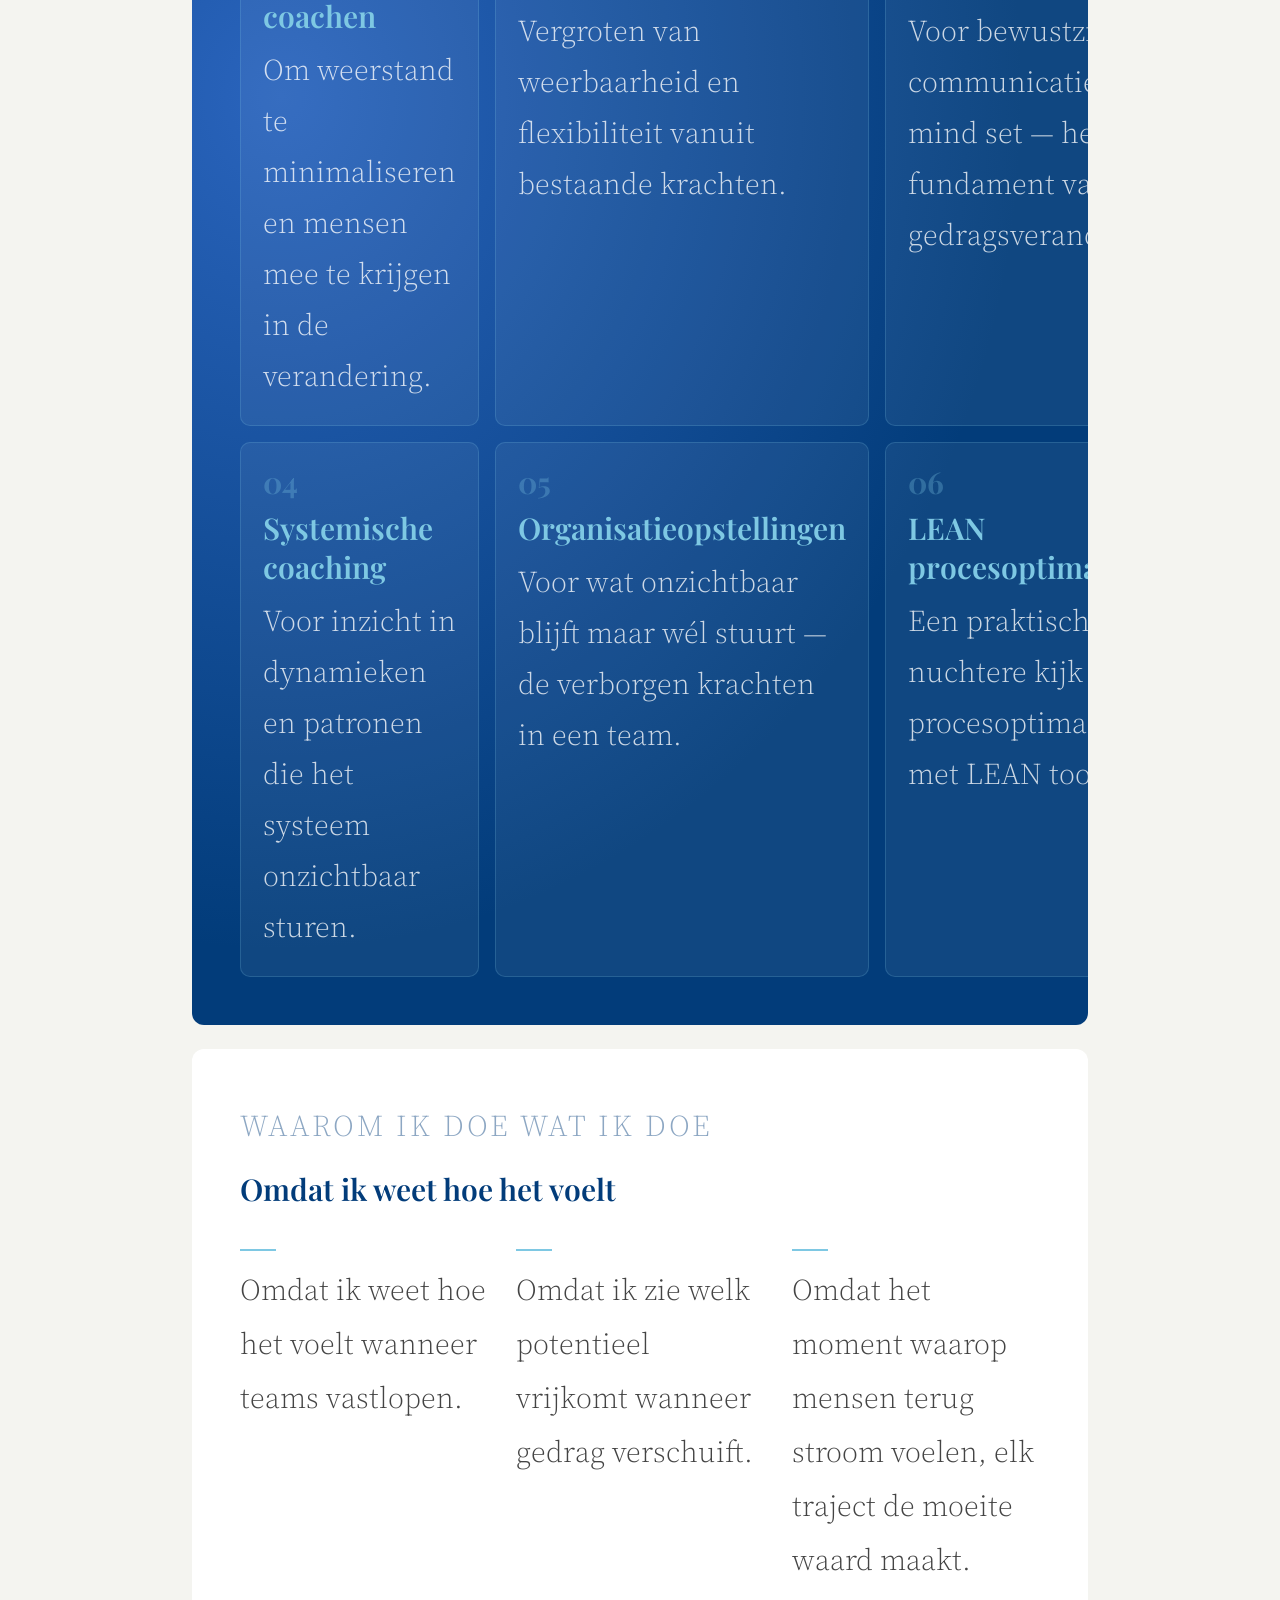
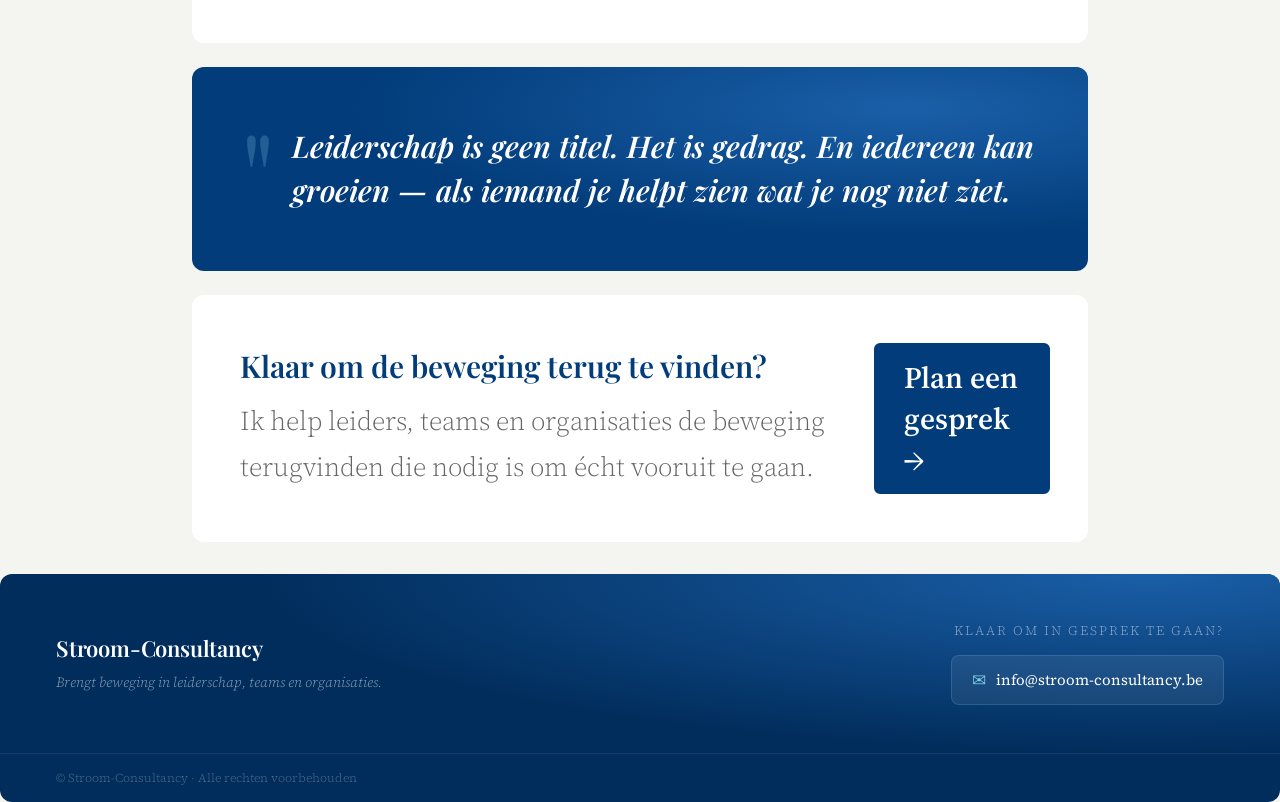
==== commit 508cc8ee: "finished 3/4" ====
--- a/OverMij.html
+++ b/OverMij.html
@@ -10,6 +10,7 @@
     <link rel="stylesheet" href="test2.css">
 </head>
 <body class="overmij-body">
+    <div class="body-watermark"></div>
  
     <div id="site-nav"></div>
  
@@ -141,7 +142,7 @@
                 <p>Ik help leiders, teams en organisaties de beweging terugvinden die nodig is om écht vooruit te gaan.</p>
             </div>
             <div>
-                <a href="mailto:info@stroom-consultancy.be" class="btn-primary btn-dark">Plan een gesprek →</a>
+                <a href="mailto:info@stroom-consultancy.be" class="btn-primary-over-mij btn-dark-over-mij">Plan een gesprek →</a>
             </div>
         </div>
  
--- a/test2.css
+++ b/test2.css
@@ -5,7 +5,6 @@
     margin: 0;
     font-family: 'Source Serif 4', Georgia, serif;
 }
-
 .indexmain {
     display: flex;
     flex-direction: column;
@@ -14,8 +13,24 @@
     width: 100%;
     max-width: 70%;
     margin: 0 auto;
-}
-
+    z-index: 5;
+}
+
+.body-watermark {
+    position: fixed;
+    top: 50%;
+    left: 50%;
+    transform: translate(-50%, -50%);
+    width: 90%;
+    height: 90%;
+    background-image: url('img/Stroom_logo_achtergond.png');
+    background-repeat: no-repeat;
+    background-size: contain;
+    background-position: center;
+    opacity: 0.06;
+    pointer-events: none;
+    z-index: -1;   /* ligt OVER alles */
+}
 /* =============================================
    NAVIGATIE
    ============================================= */
@@ -63,6 +78,123 @@
 .linkNaarWebsite.active {
     border-bottom: 2px solid #023C7A;
     padding-bottom: 2px;
+}
+/* =============================================
+   FOOTER
+   ============================================= */
+.contactcontainer {
+    background-color: #012d5c;
+    color: white;
+    border-radius: 12px;
+    margin-top: 8px;
+    overflow: hidden;
+    position: relative;
+}
+ 
+.contactcontainer::before {
+    content: '';
+    position: absolute;
+    top: 0; left: 0; right: 0; bottom: 0;
+    background: radial-gradient(ellipse at 90% 0%, #1a5fa8 0%, transparent 55%);
+    pointer-events: none;
+}
+ 
+.footer-inner {
+    display: flex;
+    flex-direction: row;
+    justify-content: space-between;
+    align-items: center;
+    gap: 40px;
+    padding: 48px 56px;
+    position: relative;
+    z-index: 1;
+}
+ 
+.footer-merk {
+    display: flex;
+    flex-direction: column;
+    gap: 8px;
+}
+ 
+.footer-tagline {
+    font-family: 'Playfair Display', Georgia, serif;
+    font-size: 22px;
+    font-weight: 600;
+    color: white;
+    margin: 0;
+    letter-spacing: -0.2px;
+}
+ 
+.footer-ondertitel {
+    font-size: 14px;
+    font-weight: 300;
+    color: rgba(255,255,255,0.55);
+    font-style: italic;
+    margin: 0;
+    line-height: 1.6;
+}
+ 
+.footer-contact {
+    display: flex;
+    flex-direction: column;
+    gap: 16px;
+    align-items: flex-end;
+}
+ 
+.footer-vraag {
+    font-size: 13px;
+    font-weight: 300;
+    color: rgba(255,255,255,0.5);
+    letter-spacing: 2px;
+    text-transform: uppercase;
+    margin: 0;
+}
+ 
+.footer-links {
+    display: flex;
+    flex-direction: row;
+    gap: 24px;
+}
+ 
+.footer-link {
+    display: flex;
+    flex-direction: row;
+    align-items: center;
+    gap: 10px;
+    text-decoration: none;
+    color: white;
+    font-size: 15px;
+    font-weight: 400;
+    background: rgba(255,255,255,0.07);
+    border: 1px solid rgba(126,200,227,0.2);
+    border-radius: 8px;
+    padding: 12px 20px;
+    transition: background 0.25s, border-color 0.25s;
+}
+ 
+.footer-link:hover {
+    background: rgba(126,200,227,0.15);
+    border-color: rgba(126,200,227,0.5);
+}
+ 
+.footer-link-icon {
+    font-size: 17px;
+    color: #7ec8e3;
+    flex-shrink: 0;
+}
+ 
+.footer-bodem {
+    border-top: 1px solid rgba(255,255,255,0.08);
+    padding: 16px 56px;
+    position: relative;
+    z-index: 1;
+}
+ 
+.footer-bodem p {
+    font-size: 12px;
+    font-weight: 300;
+    color: rgba(255,255,255,0.3);
+    margin: 0;
 }
 /* =============================================
    GEDEELDE TAGLINE
@@ -155,7 +287,7 @@
       background: linear-gradient(to right, #1a3a6e 0%, transparent 20%);
 }
 /* =============================================
-   KNOPPEN
+   KNOPPEN index
    ============================================= */
 .btn-primary {
     display: inline-block;
@@ -178,7 +310,7 @@
     background-color: #023C7A;
     color: white;
     border: 2px solid #023C7A;
-    max-width: 16%;
+    
 }
 
 .btn-dark:hover {
@@ -534,25 +666,7 @@
     left: 0;
     color: #7ec8e3;
 }
-/* =============================================
-   FOOTER
-   ============================================= */
-.contactcontainer{
-    display: flex;
-    color: white;
-    background-color: #023C7A;
-    flex-direction: column;
-    align-items: start;
-    border-radius: 5px, 5px;
-}
-.contactcontainer h4{
-    margin: 0;
-    padding: 0;
-}
-.contactgegevens{
-    color: white;
-    text-decoration: none;   
-}
+
 /* ==============================================
    RESPONSIVE
  
@@ -990,6 +1104,9 @@
     .section-block-title {
         font-size: 20px;
     }
+
+    /*knop*/
+    .btn-dark { font-size: 18px; width: 80%;}
  
     /* Contact */
     .contactcontainer {
@@ -1027,43 +1144,44 @@
     .linkNaarWebsite        { font-size: 25px; }
 
     /* ── Taglines ── */
-    .tagline                { font-size: 40px; }
+    .tagline                { font-size: 30px; }
 
     /* ── Intro ── */
-    .introcontainertitle    { font-size: 40px; }
-    .introcontainerbody     { font-size: 40px; }
+    .introcontainertitle    { font-size: 30px; }
+    .introcontainerbody     { font-size: 30px; }
 
     /* ── Knoppen ── */
-    .btn-primary            { font-size: 40px; min-width: 30%;}
-    .btn-dark               { font-size: 40px; min-width: 30%;}
+    .btn-primary            { font-size: 30px; width: 25%;}
+    .btn-dark               { font-size: 30px; width: 25%;}
 
     /* ── Section titels & intro ── */
-    .section-block-title    { font-size: 40px; }
-    .section-block-intro    { font-size: 40px; }
+    .section-block-title    { font-size: 30px; }
+    .section-block-intro    { font-size: 30px; }
 
     /* ── Diensten ── */
-    .dienst-nr              { font-size: 40px; }
-    .dienst-card h3         { font-size: 40px; }
+    .dienst-nr              { font-size: 30px; }
+    .dienst-card h3         { font-size: 30px; }
     .dienst-card p,
-    .dienst-card ul         { font-size: 40px; }
-    .dienst-footer          { font-size: 40px !important; }
+    .dienst-card ul         { font-size: 30px; }
+    .dienst-footer          { font-size: 30px !important; }
 
     /* ── Quote blokken ── */
-    .quote-accent           { font-size: 240px; }
-    .quote-blok-groot-inner p { font-size: 40px; }
-    .quote-blok-enkelvoudig .quote-categorie { font-size: 40px; }
-    .quote-blok-enkelvoudig p { font-size: 40px; }
-    .quote-blok-oneliner p  { font-size: 40px; }
+    .quote-accent           { font-size: 200px; }
+    .quote-blok-groot-inner p { font-size: 30px; }
+    .quote-blok-enkelvoudig .quote-categorie { font-size: 30px; }
+    .quote-blok-enkelvoudig p { font-size: 30px; }
+    .quote-blok-oneliner p  { font-size: 30px; }
 
     /* ── Aanpak ── */
-    .aanpak-tekst h3        { font-size: 40px; }
-    .aanpak-tekst p         { font-size: 40px; }
+    .aanpak-tekst h3        { font-size: 30px; }
+    .aanpak-tekst p         { font-size: 30px; }
+    .aanpak-nr              {font-size: 30px;   }
 
     /* ── Over Stroom ── */
-    .over-title             { font-size: 40px; }
-    .over-lead              { font-size: 40px; }
-    .over-body              { font-size: 40px; }
-    .over-punten li         { font-size: 40px; }
+    .over-title             { font-size: 30px; }
+    .over-lead              { font-size: 30px; }
+    .over-body              { font-size: 30px; }
+    .over-punten li         { font-size: 30px; }
 }
 /* =============================================
    
@@ -1077,6 +1195,7 @@
             padding: 0;
             margin: 0;
             font-family: 'Source Serif 4', Georgia, serif;
+            position: relative;
         }
         .overmij-main {
             display: flex;
@@ -1086,6 +1205,7 @@
             width: 100%;
             max-width: 70%;
             margin: 0 auto;
+            z-index: 5;
         }
         /* INTRO */
         .overmij-intro {
@@ -1421,6 +1541,37 @@
             line-height: 1.7;
             margin: 0;
         }
+.btn-primary-over-mij {
+    display: inline-block;
+    background-color: #7ec8e3;
+    color: #023C7A;
+    font-family: 'Source Serif 4', Georgia, serif;
+    font-size: 15px;
+    font-weight: 600;
+    text-decoration: none;
+    padding: 12px 28px;
+    border-radius: 6px;
+    transition: background-color 0.3s, transform 0.2s;
+}
+
+.btn-primary-over-mij:hover {
+    background-color: #5ab8d8;
+    transform: translateY(-1px);
+}
+.btn-dark-over-mij {
+    background-color: #023C7A;
+    color: white;
+    border: 2px solid #023C7A;
+    
+}
+
+.btn-dark-over-mij:hover {
+    background-color: #012d5c;
+}
+
+
+
+
         /* RESPONSIVE */
       @media (max-width: 1079px) {
             .overmij-main { max-width: 90%; padding: 0 16px 16px; gap: 16px; }
@@ -1452,42 +1603,44 @@
             .overmij-quote-groot p { font-size: 17px; }
             .overmij-quote-accent { font-size: 60px; }
             .overmij-cta { padding: 24px 18px; }
+            .btn-dark-over-mij{ font-size: 20px; min-width: 40%; }
         }
         @media (min-width: 1080px) {
             .overmij-intro { min-height: 70vh; }
  
             /* ── Intro ── */
-            .overmij-intro-tagline      { font-size: 40px; }
-            .overmij-intro-titel        { font-size: 40px; }
-            .overmij-intro-ondertitel   { font-size: 40px; }
+            .overmij-intro-tagline      { font-size: 30px; }
+            .overmij-intro-titel        { font-size: 30px; }
+            .overmij-intro-ondertitel   { font-size: 30px; }
  
             /* ── Achtergrond ── */
-            .overmij-achtergrond-tagline { font-size: 40px; }
-            .overmij-achtergrond-titel  { font-size: 40px; }
-            .overmij-achtergrond-lead   { font-size: 40px; }
-            .overmij-achtergrond-body   { font-size: 40px; }
-            .overmij-stat-label         { font-size: 40px; }
-            .overmij-stat-waarde        { font-size: 40px; }
+            .overmij-achtergrond-tagline { font-size: 30px; }
+            .overmij-achtergrond-titel  { font-size: 30px; }
+            .overmij-achtergrond-lead   { font-size: 30px; }
+            .overmij-achtergrond-body   { font-size: 30px; }
+            .overmij-stat-label         { font-size: 30px; }
+            .overmij-stat-waarde        { font-size: 30px; }
  
             /* ── Aanpak / Tools ── */
-            .overmij-aanpak-tagline     { font-size: 40px; }
-            .overmij-aanpak-titel       { font-size: 40px; }
-            .overmij-aanpak-intro       { font-size: 40px; }
-            .overmij-tool-nr            { font-size: 40px; }
-            .overmij-tool-naam          { font-size: 40px; }
-            .overmij-tool-omschrijving  { font-size: 40px; }
+            .overmij-aanpak-tagline     { font-size: 30px; }
+            .overmij-aanpak-titel       { font-size: 30px; }
+            .overmij-aanpak-intro       { font-size: 30px; }
+            .overmij-tool-nr            { font-size: 30px; }
+            .overmij-tool-naam          { font-size: 30px; }
+            .overmij-tool-omschrijving  { font-size: 30px; }
  
             /* ── Waarom ── */
-            .overmij-waarom-tagline     { font-size: 40px; }
-            .overmij-waarom-titel       { font-size: 40px; }
-            .overmij-waarom-tekst       { font-size: 40px; }
+            .overmij-waarom-tagline     { font-size: 30px; }
+            .overmij-waarom-titel       { font-size: 30px; }
+            .overmij-waarom-tekst       { font-size: 30px; }
  
             /* ── Quote ── */
-            .overmij-quote-groot p      { font-size: 40px; }
+            .overmij-quote-groot p      { font-size: 30px; }
  
             /* ── CTA ── */
-            .overmij-cta-tekst h2       { font-size: 40px; }
-            .overmij-cta-tekst p        { font-size: 40px; }
-            .btn-dark                   { font-size: 40px; min-width: 70%;}
+            .overmij-cta-tekst h2       { font-size: 30px; }
+            .overmij-cta-tekst p        { font-size: 27px; }
+            /* ── knop ── */
+            .btn-dark-over-mij          { font-size: 30px; min-width: 70%; }
 
         }
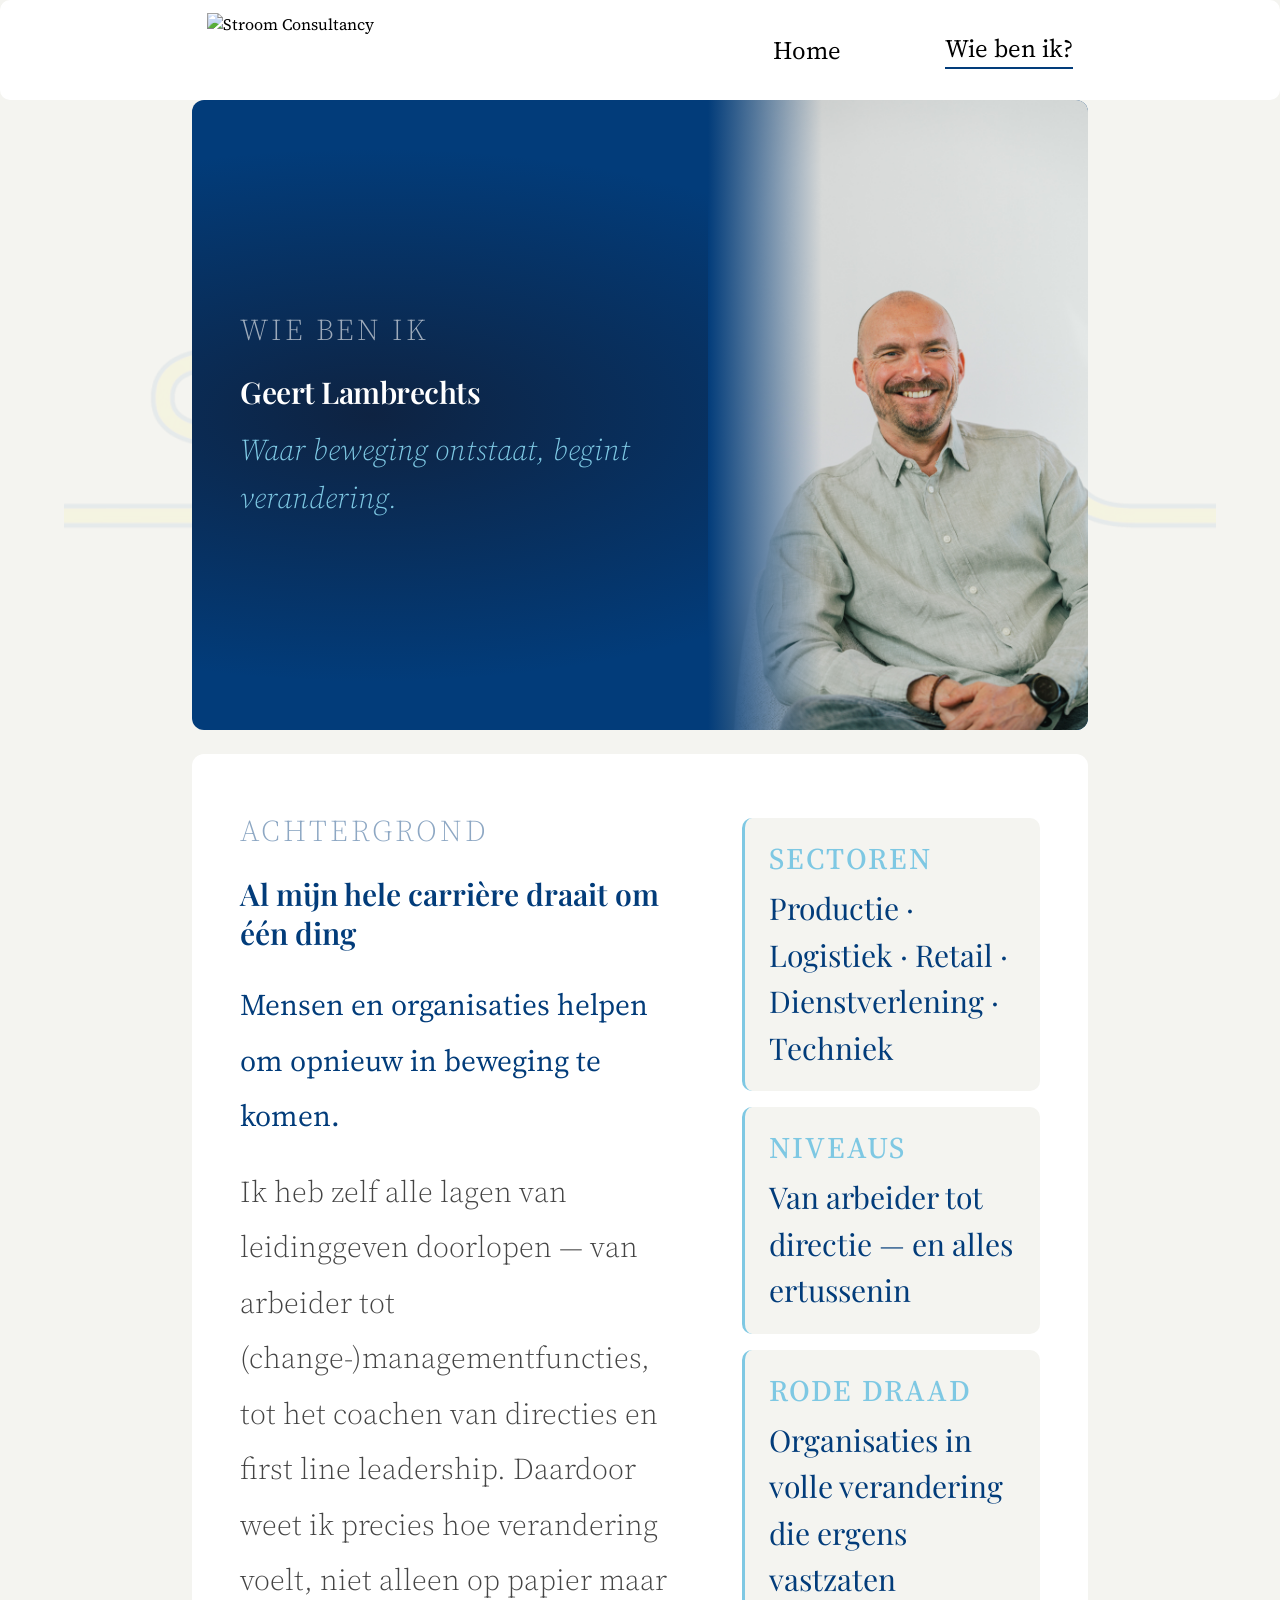
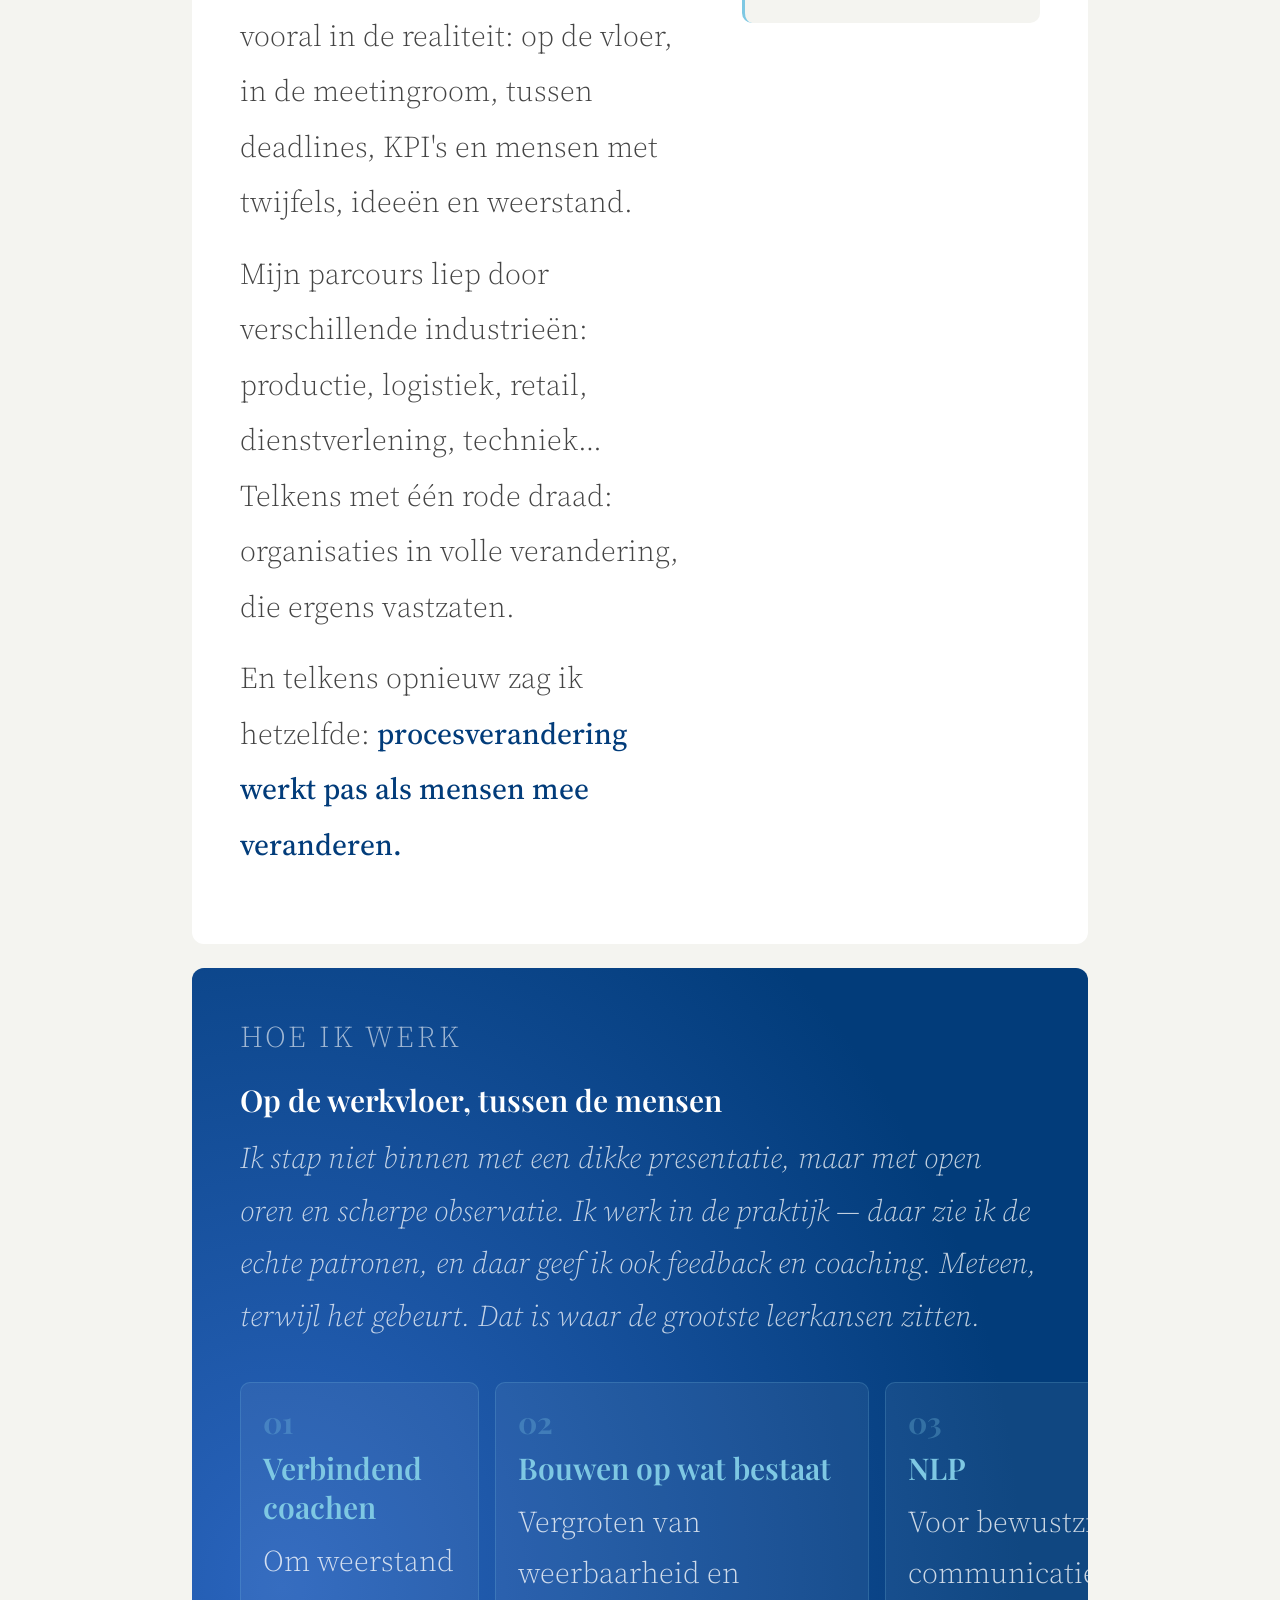
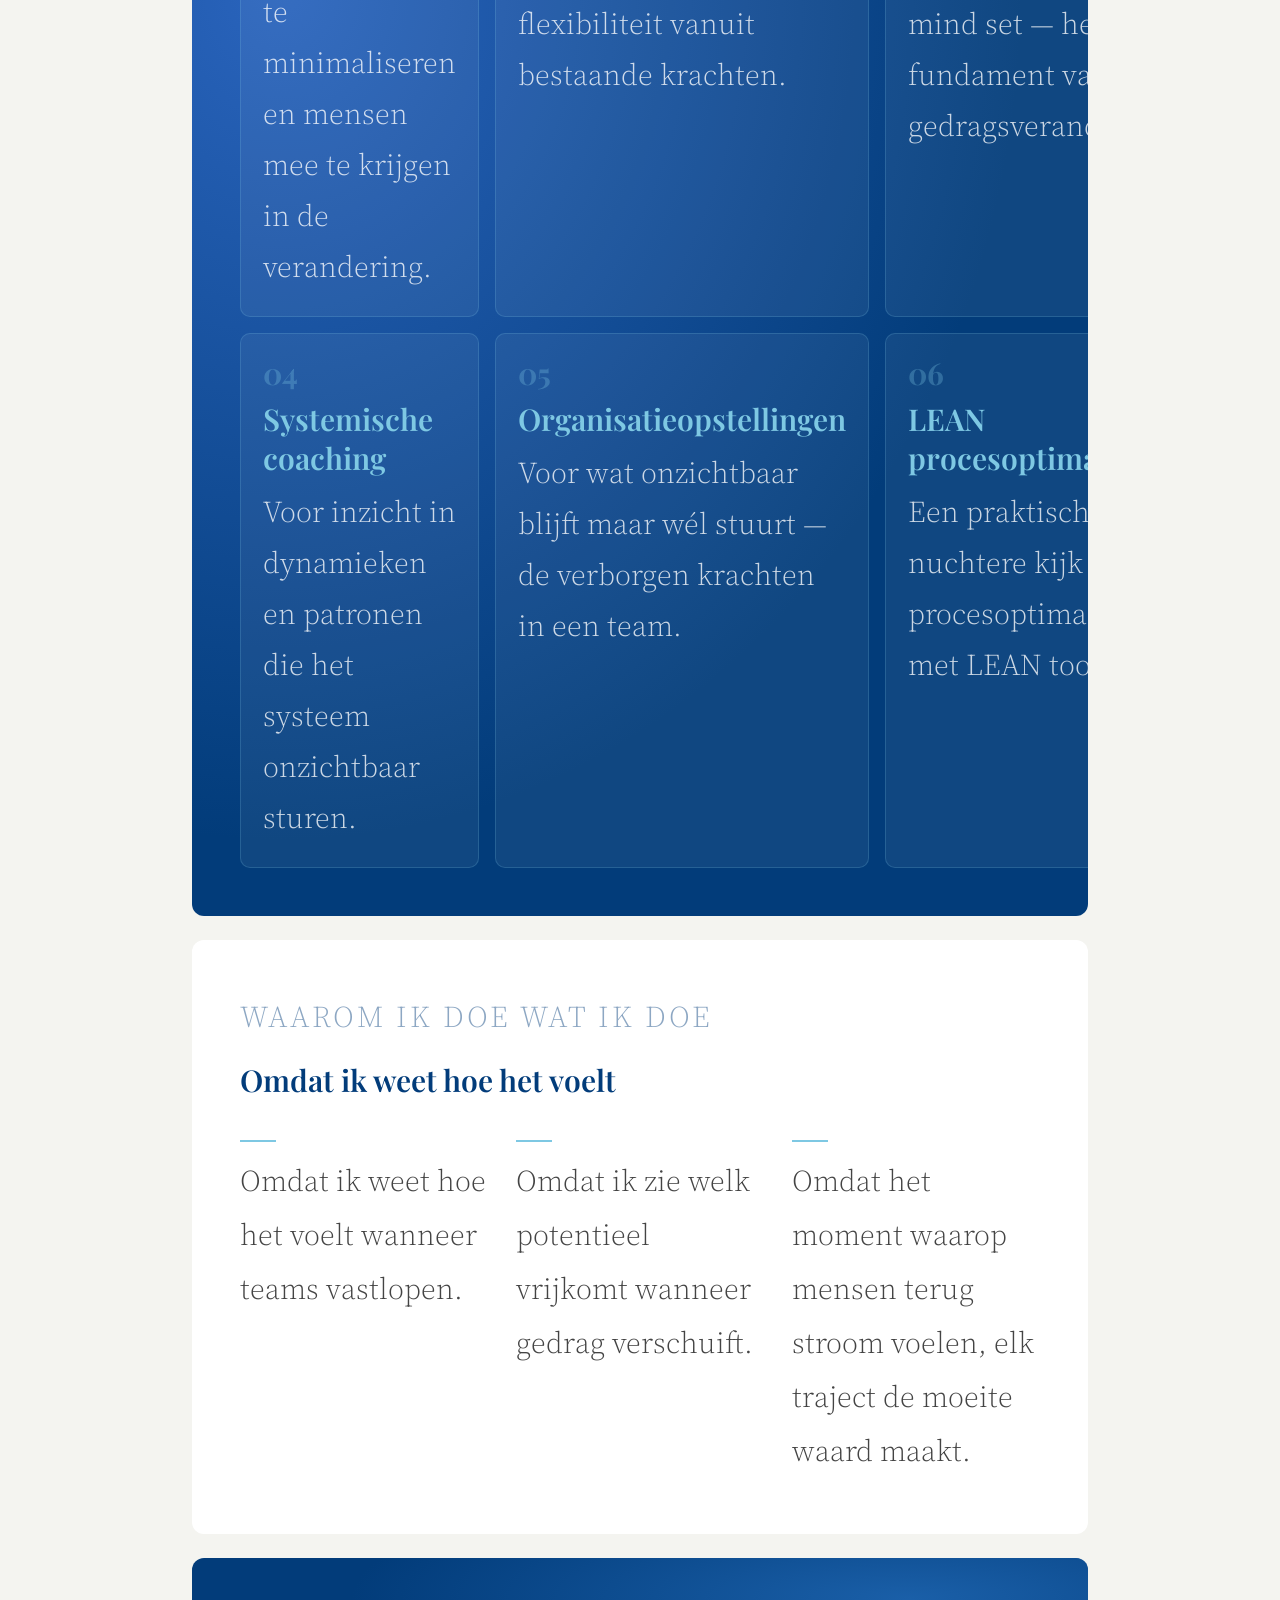
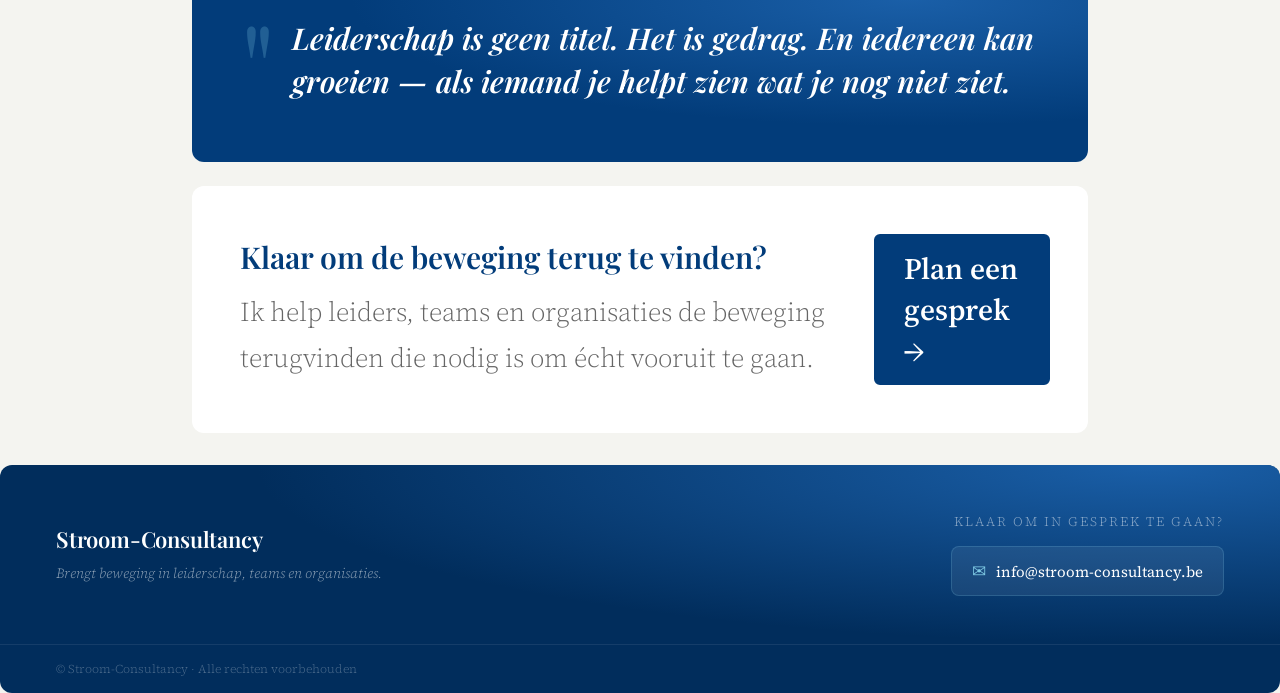
==== commit 925b31c1: "finished website" ====
--- a/OverMij.html
+++ b/OverMij.html
@@ -7,7 +7,7 @@
     <link rel="preconnect" href="https://fonts.googleapis.com">
     <link rel="preconnect" href="https://fonts.gstatic.com" crossorigin>
     <link href="https://fonts.googleapis.com/css2?family=Playfair+Display:ital,wght@0,400;0,600;0,700;1,400&family=Source+Serif+4:ital,wght@0,300;0,400;0,600;1,300;1,400&display=swap" rel="stylesheet">
-    <link rel="stylesheet" href="test2.css">
+    <link rel="stylesheet" href="style.css">
 </head>
 <body class="overmij-body">
     <div class="body-watermark"></div>
@@ -24,7 +24,7 @@
                 <p class="overmij-intro-ondertitel">Waar beweging ontstaat, begint verandering.</p>
             </div>
             <div class="overmij-intro-foto">
-                <img src="img/over-portret.jpg" alt="Geert Lambrechts, oprichter Stroom-Consultancy">
+                <img src="img/over-mij.jpg" alt="Geert Lambrechts, oprichter Stroom-Consultancy">
             </div>
         </div>
  
--- a/style.css
+++ b/style.css
@@ -0,0 +1,1747 @@
+.indexbody{
+    background-color: #f4f4f0;
+    width: 100%;
+    padding: 0;
+    margin: 0;
+    font-family: 'Source Serif 4', Georgia, serif;
+}
+.indexmain {
+    display: flex;
+    flex-direction: column;
+    gap: 24px;
+    padding: 0 24px 24px;
+    width: 100%;
+    max-width: 70%;
+    margin: 0 auto;
+    z-index: 5;
+}
+
+.body-watermark {
+    position: fixed;
+    top: 50%;
+    left: 50%;
+    transform: translate(-50%, -50%);
+    width: 90%;
+    height: 90%;
+    background-image: url('img/Stroom_logo_achtergond.png');
+    background-repeat: no-repeat;
+    background-size: contain;
+    background-position: center;
+    opacity: 0.06;
+    pointer-events: none;
+    z-index: -1;   /* ligt OVER alles */
+}
+/* =============================================
+   NAVIGATIE
+   ============================================= */
+.navcontainer{
+    height: 100px;
+    display: flex;
+    justify-content: space-around;
+    align-items: center;
+    background-color: white;
+    padding: 0 24px;
+    border: 0px;
+    border-radius: 10px;
+    position: sticky;
+    top: 0;
+    z-index: 100;
+}
+
+/*logo editor*/
+.logocontainer{
+    align-self: center;
+    height: 75px;
+    width: 200px;
+    object-fit: contain;
+}
+
+/*Dit is de block dat de links inhoudt*/
+.linkcontainer{
+    width: 300px;
+    display: flex;
+    justify-content: space-between;
+    flex-direction: row;
+    align-items: center;
+}
+/*link editor van navigatie balk*/
+.linkNaarWebsite{
+    color: black;
+    font-size: 25px;
+    text-decoration: none;
+}
+/*hover optie voor de link zodat het van kleur verandert*/
+.linkNaarWebsite:hover{
+    transition: 0.5s;
+    color: grey;
+}
+.linkNaarWebsite.active {
+    border-bottom: 2px solid #023C7A;
+    padding-bottom: 2px;
+}
+/* =============================================
+   FOOTER
+   ============================================= */
+.contactcontainer {
+    background-color: #012d5c;
+    color: white;
+    border-radius: 12px;
+    margin-top: 8px;
+    overflow: hidden;
+    position: relative;
+}
+ 
+.contactcontainer::before {
+    content: '';
+    position: absolute;
+    top: 0; left: 0; right: 0; bottom: 0;
+    background: radial-gradient(ellipse at 90% 0%, #1a5fa8 0%, transparent 55%);
+    pointer-events: none;
+}
+ 
+.footer-inner {
+    display: flex;
+    flex-direction: row;
+    justify-content: space-between;
+    align-items: center;
+    gap: 40px;
+    padding: 48px 56px;
+    position: relative;
+    z-index: 1;
+}
+ 
+.footer-merk {
+    display: flex;
+    flex-direction: column;
+    gap: 8px;
+}
+ 
+.footer-tagline {
+    font-family: 'Playfair Display', Georgia, serif;
+    font-size: 22px;
+    font-weight: 600;
+    color: white;
+    margin: 0;
+    letter-spacing: -0.2px;
+}
+ 
+.footer-ondertitel {
+    font-size: 14px;
+    font-weight: 300;
+    color: rgba(255,255,255,0.55);
+    font-style: italic;
+    margin: 0;
+    line-height: 1.6;
+}
+ 
+.footer-contact {
+    display: flex;
+    flex-direction: column;
+    gap: 16px;
+    align-items: flex-end;
+}
+ 
+.footer-vraag {
+    font-size: 13px;
+    font-weight: 300;
+    color: rgba(255,255,255,0.5);
+    letter-spacing: 2px;
+    text-transform: uppercase;
+    margin: 0;
+}
+ 
+.footer-links {
+    display: flex;
+    flex-direction: row;
+    gap: 24px;
+}
+ 
+.footer-link {
+    display: flex;
+    flex-direction: row;
+    align-items: center;
+    gap: 10px;
+    text-decoration: none;
+    color: white;
+    font-size: 15px;
+    font-weight: 400;
+    background: rgba(255,255,255,0.07);
+    border: 1px solid rgba(126,200,227,0.2);
+    border-radius: 8px;
+    padding: 12px 20px;
+    transition: background 0.25s, border-color 0.25s;
+}
+ 
+.footer-link:hover {
+    background: rgba(126,200,227,0.15);
+    border-color: rgba(126,200,227,0.5);
+}
+ 
+.footer-link-icon {
+    font-size: 17px;
+    color: #7ec8e3;
+    flex-shrink: 0;
+}
+ 
+.footer-bodem {
+    border-top: 1px solid rgba(255,255,255,0.08);
+    padding: 16px 56px;
+    position: relative;
+    z-index: 1;
+}
+ 
+.footer-bodem p {
+    font-size: 12px;
+    font-weight: 300;
+    color: rgba(255,255,255,0.3);
+    margin: 0;
+}
+/* =============================================
+   GEDEELDE TAGLINE
+   ============================================= */
+.tagline {
+      font-family: 'Source Serif 4', Georgia, serif;
+      font-size: 13px;
+      font-weight: 300;
+      color: rgba(255, 255, 255, 0.6);
+      letter-spacing: 3px;
+      text-transform: uppercase;
+      margin: 0 0 1.5rem 0;
+}
+
+/* =============================================
+   intro
+   ============================================= */
+.introcontainer{
+    background-color: #023C7A;
+    color: white;
+    border-radius: 12px;
+    overflow: hidden;
+    display: flex;
+    height: 100%;
+    position: relative;
+}
+.introcontainer::before{
+    content: '';
+    position: absolute;
+    top: 0; left: 0; right: 0; bottom: 0;
+    background:radial-gradient(ellipse at 20% 50%,#0e2342 0%,transparent 60%);
+    pointer-events: none;
+}
+.introcontainerlinks{
+    padding: 40px;
+    width: 60%;
+    display: flex;
+    flex-direction: column;
+    justify-content: center;
+    position: relative;
+    z-index: 1;
+    flex: 1;
+}
+.introcontainertitle{
+    font-family: 'Playfair Display', georgia, Serif;
+    font-size: 26px;
+    font-weight: 600;
+    width: 100%;
+    max-width: 420px;
+    color: white;
+    letter-spacing: -0.3px;
+    margin: 0 0 28px 0;
+    line-height: 1.35;
+}
+.introcontainertitle em {
+    font-style: normal;
+    color: #7ec8e3;
+}
+.introcontainerbody{
+    font-family: 'Source Serif 4', Georgia, serif;
+    font-size: 30px;
+    font-weight: 300;
+    max-width: 1250px;
+    color: rgba(255, 255, 255, 0.88);
+    line-height: 1.78;
+    margin-bottom: 36px;
+}
+.introcontainerbody b {
+    font-weight: 400;
+    color: #ffffff;
+    border-bottom: 1px solid rgba(126, 200, 227, 0.5);
+}
+.introcontainerrechts{
+    position: relative;
+    overflow: hidden;
+    min-width: 420px;
+    flex-shrink: 0;
+}
+.introcontainerrechts img{
+    width: 100%;
+    height: 100%;
+    object-fit: cover;
+    object-position: top center;
+    display: block;
+}
+.introcontainerrechts::after{
+       content: '';
+      position: absolute;
+      top: 0; left: 0; bottom: 0; right: 0;
+      background: linear-gradient(to right, #1a3a6e 0%, transparent 20%);
+}
+/* =============================================
+   KNOPPEN index
+   ============================================= */
+.btn-primary {
+    display: inline-block;
+    background-color: #7ec8e3;
+    color: #023C7A;
+    font-family: 'Source Serif 4', Georgia, serif;
+    font-size: 15px;
+    font-weight: 600;
+    text-decoration: none;
+    padding: 12px 28px;
+    border-radius: 6px;
+    transition: background-color 0.3s, transform 0.2s;
+}
+
+.btn-primary:hover {
+    background-color: #5ab8d8;
+    transform: translateY(-1px);
+}
+.btn-dark {
+    background-color: #023C7A;
+    color: white;
+    border: 2px solid #023C7A;
+    
+}
+
+.btn-dark:hover {
+    background-color: #012d5c;
+}
+/* =============================================
+   wat we doen
+   ============================================= */
+/* =============================================
+   GEDEELDE SECTION-BLOCK (blauw)
+   ============================================= */
+.section-block {
+    background-color: #023C7A;
+    color: white;
+    border-radius: 12px;
+    overflow: hidden;
+    position: relative;
+}
+
+.section-block::before {
+    content: '';
+    position: absolute;
+    top: 0; left: 0; right: 0; bottom: 0;
+    background: radial-gradient(ellipse at 10% 40%, #2a64bd 0%, transparent 65%);
+    pointer-events: none;
+}
+
+.section-block-links {
+    padding: 48px;
+    position: relative;
+    z-index: 1;
+}
+
+.section-block-links.full-width {
+    width: 100%;
+    box-sizing: border-box;
+}
+
+.section-block-title {
+    font-family: 'Playfair Display', Georgia, serif;
+    font-size: 28px;
+    font-weight: 600;
+    color: white;
+    letter-spacing: -0.3px;
+    margin: 0 0 36px 0;
+    line-height: 1.3;
+}
+
+.section-block-intro {
+    font-size: 17px;
+    font-weight: 300;
+    color: rgba(255,255,255,0.8);
+    margin: -20px 0 36px 0;
+    font-style: italic;
+}
+
+/* =============================================
+   DIENSTEN GRID
+   ============================================= */
+.diensten-grid {
+    display: grid;
+    grid-template-columns: repeat(3, 1fr);
+    gap: 24px;
+}
+
+.dienst-card {
+    background: rgb(255, 255, 255);
+    border: 1px solid rgba(126, 200, 227, 0.2);
+    border-radius: 10px;
+    padding: 28px 24px;
+    display: flex;
+    flex-direction: column;
+    gap: 12px;
+}
+
+.dienst-nr {
+    font-family: 'Playfair Display', Georgia, serif;
+    font-size: 32px;
+    font-weight: 700;
+    color: rgba(126, 200, 227, 0.4);
+    line-height: 1;
+}
+
+.dienst-card h3 {
+    font-family: 'Playfair Display', Georgia, serif;
+    font-size: 17px;
+    font-weight: 600;
+    color: #7ec8e3;
+    margin: 0;
+    line-height: 1.3;
+}
+
+.dienst-card p,
+.dienst-card ul {
+    font-size: 14px;
+    font-weight: 300;
+    color: #023C7A;
+    line-height: 1.75;
+    margin: 0;
+    padding-left: 0;
+}
+
+.dienst-card ul {
+    padding-left: 18px;
+}
+
+.dienst-card li {
+    margin-bottom: 4px;
+}
+
+.dienst-footer {
+    font-size: 13px !important;
+    color: rgb(2, 64, 131,0.7) !important;
+    font-style: italic;
+    border-top: 1px solid rgba(126,200,227,0.15);
+    padding-top: 12px;
+    margin-top: auto !important;
+}
+/* =============================================
+   QUOTE BLOKKEN — elk apart
+   ============================================= */
+
+/* Blok 1 — grote donkerblauwe quote */
+.quote-blok-groot {
+    background-color: #023C7A;
+    border-radius: 12px;
+    padding: 56px 48px;
+    position: relative;
+    overflow: hidden;
+}
+
+.quote-blok-groot::before {
+    content: '';
+    position: absolute;
+    top: 0; left: 0; right: 0; bottom: 0;
+    background: radial-gradient(ellipse at 80% 20%, #1a5fa8 0%, transparent 55%);
+    pointer-events: none;
+}
+
+.quote-blok-groot-inner {
+    position: relative;
+    z-index: 1;
+    display: flex;
+    align-items: flex-start;
+    gap: 16px;
+}
+
+.quote-accent {
+    font-family: 'Playfair Display', Georgia, serif;
+    font-size: 120px;
+    line-height: 0.7;
+    color: rgba(126,200,227,0.25);
+    flex-shrink: 0;
+    margin-top: 8px;
+    
+}
+
+.quote-blok-groot-inner p {
+    font-family: 'Playfair Display', Georgia, serif;
+    font-size: 32px;
+    font-weight: 600;
+    color: white;
+    line-height: 1.35;
+    margin: 0;
+    font-style: italic;
+    display: flex;
+    align-self: center;
+}
+
+/* Blok 2 — enkelvoudige quote op wit met blauwe linkerborder */
+.quote-blok-enkelvoudig {
+    background: white;
+    border-radius: 12px;
+    padding: 40px 56px;
+    border-left: 4px solid #7ec8e3;
+    display: flex;
+    flex-direction: column;
+    gap: 10px;
+}
+
+.quote-blok-enkelvoudig .quote-categorie {
+    font-size: 11px;
+    font-weight: 500;
+    letter-spacing: 2px;
+    text-transform: uppercase;
+    color: #7ec8e3;
+}
+
+.quote-blok-enkelvoudig p {
+    font-family: 'Playfair Display', Georgia, serif;
+    font-size: 22px;
+    font-style: italic;
+    color: #023C7A;
+    line-height: 1.6;
+    margin: 0;
+}
+
+/* Blok 3 — subtiele oneliner als afsluiter */
+.quote-blok-oneliner {
+    border-top: 1px solid rgba(2,60,122,0.1);
+    padding: 28px 0 8px;
+    text-align: center;
+}
+
+.quote-blok-oneliner p {
+    font-family: 'Source Serif 4', Georgia, serif;
+    font-size: 15px;
+    font-weight: 300;
+    color: rgba(2,60,122,0.55);
+    font-style: italic;
+    margin: 0;
+}
+/* =============================================
+   AANPAK STAPPEN
+   ============================================= */
+.aanpak-stappen {
+    display: flex;
+    flex-direction: column;
+    gap: 0;
+}
+
+.aanpak-stap {
+    display: grid;
+    grid-template-columns: 56px 1fr 220px;
+    align-items: center;
+    gap: 28px;
+    padding: 28px 0;
+    border-bottom: 1px solid rgba(126,200,227,0.15);
+}
+
+.aanpak-stap:last-child {
+    border-bottom: none;
+}
+
+.aanpak-tekst h3 {
+    font-family: 'Playfair Display', Georgia, serif;
+    font-size: 18px;
+    font-weight: 600;
+    color: #7ec8e3;
+    margin: 0 0 8px 0;
+}
+
+.aanpak-tekst p {
+    font-size: 15px;
+    font-weight: 300;
+    color: rgba(255,255,255,0.85);
+    line-height: 1.75;
+    margin: 0;
+}
+
+.aanpak-foto {
+    width: 320px;
+    height: 250px;
+    border-radius: 8px;
+    overflow: hidden;
+    flex-shrink: 0;
+    border: 1px solid rgba(126,200,227,0.2);
+}
+
+.aanpak-foto img {
+    width: 100%;
+    height: 100%;
+    object-fit: cover;
+    object-position: center top;
+    display: block;
+}
+/* =============================================
+   KLANTEN BLOK
+   ============================================= */
+.klanten-blok {
+    background-color: white;
+    border-radius: 12px;
+    padding: 48px 56px;
+    text-align: center;
+}
+
+.klanten-tagline {
+    color: rgba(2, 60, 122, 0.45) !important;
+}
+
+.klanten-titel {
+    font-family: 'Playfair Display', Georgia, serif;
+    font-size: 22px;
+    font-weight: 600;
+    color: #023C7A;
+    margin: 0 0 36px 0;
+    letter-spacing: -0.2px;
+}
+
+.klanten-rij {
+    display: flex;
+    flex-wrap: wrap;
+    justify-content: center;
+    align-items: center;
+    gap: 8px 16px;
+}
+
+.klant-naam {
+    font-family: 'Source Serif 4', Georgia, serif;
+    font-size: 16px;
+    font-weight: 400;
+    color: #333;
+    letter-spacing: 0.3px;
+    white-space: nowrap;
+    transition: color 0.25s;
+}
+
+.klant-naam:hover {
+    color: #023C7A;
+}
+
+.klant-scheiding {
+    color: #7ec8e3;
+    font-size: 18px;
+    font-weight: 300;
+    line-height: 1;
+    flex-shrink: 0;
+}
+
+@media (max-width: 768px) {
+    .klanten-blok { padding: 32px 24px; }
+    .klant-naam { font-size: 14px; }
+}
+/* =============================================
+   OVER STROOM
+   ============================================= */
+.over-container {
+    background: white;
+    border-radius: 12px;
+    overflow: hidden;
+    display: flex;
+    flex-direction: row;
+    align-items: stretch;
+}
+
+.over-foto {
+    width: 380px;
+    flex-shrink: 0;
+    overflow: hidden;
+}
+
+.over-foto img {
+    width: 100%;
+    height: 100%;
+    object-fit: cover;
+    object-position: center top;
+    display: block;
+}
+
+.over-tekst {
+    padding: 56px 48px;
+    display: flex;
+    flex-direction: column;
+    justify-content: center;
+}
+
+.over-tagline {
+    color: rgba(2,60,122,0.45);
+    letter-spacing: 3px;
+}
+
+.over-title {
+    font-family: 'Playfair Display', Georgia, serif;
+    font-size: 28px;
+    font-weight: 600;
+    color: #023C7A;
+    margin: 0 0 24px 0;
+}
+
+.over-lead {
+    font-size: 17px;
+    color: #023C7A;
+    line-height: 1.75;
+    margin: 0 0 20px 0;
+}
+
+.over-lead em {
+    font-style: italic;
+    color: #1a5fa8;
+}
+
+.over-body {
+    font-size: 15px;
+    font-weight: 300;
+    color: #444;
+    line-height: 1.8;
+    margin: 0 0 24px 0;
+}
+
+.over-punten {
+    list-style: none;
+    padding: 0;
+    margin: 0 0 36px 0;
+    display: flex;
+    flex-direction: column;
+    gap: 8px;
+}
+
+.over-punten li {
+    font-size: 15px;
+    color: #444;
+    line-height: 1.6;
+    padding-left: 20px;
+    position: relative;
+}
+
+.over-punten li::before {
+    content: '—';
+    position: absolute;
+    left: 0;
+    color: #7ec8e3;
+}
+
+/* ==============================================
+   RESPONSIVE
+ 
+   Breakpoints:
+     gsm    : max 480px
+     tablet : 481px – 1079px
+     pc     : 1080px+  (jouw bestaande stijlen)
+   ============================================= */
+ 
+/* ==============================================
+   NAVIGATIE – MOBIEL HAMBURGER MENU
+   ============================================= */
+ 
+/* Hamburger-knop (verborgen op pc/laptop) */
+.hamburger {
+    display: none;
+    flex-direction: column;
+    justify-content: space-between;
+    width: 28px;
+    height: 20px;
+    background: none;
+    border: none;
+    cursor: pointer;
+    padding: 0;
+    z-index: 200;
+}
+ 
+.hamburger span {
+    display: block;
+    width: 100%;
+    height: 2px;
+    background-color: #023C7A;
+    border-radius: 2px;
+    transition: transform 0.3s, opacity 0.3s;
+}
+ 
+/* Mobiel nav-menu – verborgen tot open */
+.linkcontainer.mobile-open {
+    display: flex !important;
+}
+ 
+/* ==============================================
+   TABLET  (481px – 768px)
+   ============================================= */
+@media (min-width: 481px) and (max-width: 1079px) {
+ 
+    /* Nav */
+    .navcontainer {
+        height: 70px;
+        padding: 0 20px;
+        border-radius: 10px;
+        justify-content: space-between;
+    }
+ 
+    .logocontainer {
+        height: 50px;
+        width: 150px;
+    }
+ 
+    .hamburger {
+        display: flex;
+    }
+ 
+    .linkcontainer {
+        display: none;
+        width: 100%;
+        flex-direction: column;
+        align-items: flex-start;
+        gap: 12px;
+        padding: 16px 0 10px;
+        border-top: 1px solid rgba(2, 60, 122, 0.1);
+        margin-top: 12px;
+    }
+ 
+    .linkNaarWebsite {
+        font-size: 18px;
+        padding: 0;
+    }
+ 
+    /* Main */
+    .indexmain {
+        padding: 0 16px 16px;
+        gap: 16px;
+        max-width: 90%;
+    }
+ 
+    /* Intro: stapelt op tablet */
+    .introcontainer {
+        flex-direction: column;
+        min-height: auto;
+        max-width: 75%;
+        align-self: center;
+    }
+ 
+    .introcontainerlinks {
+        padding: 32px 24px 24px;
+    }
+ 
+    .introcontainertitle {
+        font-size: 22px;
+    }
+ 
+    .introcontainerbody {
+        font-size: 15px;
+        margin-bottom: 24px;
+    }
+ 
+    .introcontainerrechts {
+        display:none;
+    }
+ 
+    .introcontainerrechts::after {
+        background: linear-gradient(to bottom, #1a3a6e 0%, transparent 30%);
+    }
+    .section-block{
+        max-width: 75%;
+        align-self: center;
+    }
+ 
+    /* Diensten: 2 kolommen */
+    .diensten-grid {
+        grid-template-columns: repeat(2, 1fr);
+        gap: 20px;
+    }
+ 
+    /* =============================================
+   QUOTE BLOKKEN — elk apart
+   ============================================= */
+
+/* Blok 1 — grote donkerblauwe quote met accentuering */
+.quote-blok-groot {
+    background-color: #023C7A;
+    border-radius: 12px;
+    padding: 56px 48px;
+    position: relative;
+    overflow: hidden;
+}
+
+.quote-blok-groot::before {
+    content: '';
+    position: absolute;
+    top: 0; left: 0; right: 0; bottom: 0;
+    background: radial-gradient(ellipse at 80% 20%, #1a5fa8 0%, transparent 55%);
+    pointer-events: none;
+}
+
+.quote-blok-groot-inner {
+    position: relative;
+    z-index: 1;
+    display: flex;
+    align-items: flex-start;
+    gap: 16px;
+}
+
+.quote-accent {
+    font-family: 'Playfair Display', Georgia, serif;
+    font-size: 120px;
+    line-height: 0.7;
+    color: rgba(126,200,227,0.25);
+    flex-shrink: 0;
+    margin-top: 8px;
+}
+
+.quote-blok-groot-inner p {
+    font-family: 'Playfair Display', Georgia, serif;
+    font-size: 32px;
+    font-weight: 600;
+    color: white;
+    line-height: 1.35;
+    margin: 0;
+    font-style: italic;
+}
+
+/* Blok 2 — enkelvoudige quote op wit, breed en rustig */
+.quote-blok-enkelvoudig {
+    background: white;
+    border-radius: 12px;
+    padding: 40px 56px;
+    border-left: 4px solid #7ec8e3;
+    display: flex;
+    flex-direction: column;
+    gap: 10px;
+}
+
+.quote-blok-enkelvoudig .quote-categorie {
+    font-size: 11px;
+    font-weight: 500;
+    letter-spacing: 2px;
+    text-transform: uppercase;
+    color: #7ec8e3;
+}
+
+.quote-blok-enkelvoudig p {
+    font-family: 'Playfair Display', Georgia, serif;
+    font-size: 22px;
+    font-style: italic;
+    color: #023C7A;
+    line-height: 1.6;
+    margin: 0;
+}
+
+/* Blok 3 — subtiele oneliner als afsluiter */
+.quote-blok-oneliner {
+    border-top: 1px solid rgba(2,60,122,0.1);
+    padding: 28px 0 8px;
+    text-align: center;
+}
+
+.quote-blok-oneliner p {
+    font-family: 'Source Serif 4', Georgia, serif;
+    font-size: 15px;
+    font-weight: 300;
+    color: rgba(2,60,122,0.55);
+    font-style: italic;
+    margin: 0;
+}
+ 
+    /* Aanpak */
+    .aanpak-stap {
+        grid-template-columns: 48px 1fr;
+        gap: 18px;
+        padding: 22px 0;
+    }
+ 
+    .aanpak-foto {
+        display: none;
+    }
+ 
+    .aanpak-tekst h3 {
+        font-size: 16px;
+    }
+ 
+    .aanpak-tekst p {
+        font-size: 14px;
+    }
+ 
+    /* Over: stapelt op tablet */
+    .over-container {
+        flex-direction: column;
+        max-width: 75%;
+        align-self: center;
+    }
+ 
+    .over-foto {
+        display:none;
+    }
+ 
+    .over-tekst {
+        padding: 32px 24px;
+    }
+ 
+    .over-title {
+        font-size: 22px;
+    }
+ 
+    .over-lead {
+        font-size: 15px;
+    }
+ 
+    /* Sections */
+    .section-block-links {
+        padding: 32px 24px;
+    }
+ 
+    .section-block-title {
+        font-size: 22px;
+    }
+ 
+    /* Contact */
+    .contactcontainer {
+        padding: 32px 24px;
+    }
+}
+ 
+/* ==============================================
+   GSM  (≤ 480px)
+   ============================================= */
+@media (max-width: 480px) {
+    
+    /* Nav */
+    .navcontainer {
+        height: auto;
+        padding: 14px 16px;
+        flex-wrap: wrap;
+        justify-content: space-between;
+        position: sticky;
+        top: 0;
+        border-radius: 0;
+    }
+ 
+    .logocontainer {
+        height: 40px;
+        width: 120px;
+    }
+ 
+    .hamburger {
+        display: flex;
+    }
+ 
+    .linkcontainer {
+        display: none;
+        width: 100%;
+        flex-direction: column;
+        align-items: flex-start;
+        gap: 12px;
+        padding: 14px 0 8px;
+        border-top: 1px solid rgba(2, 60, 122, 0.1);
+        margin-top: 10px;
+    }
+ 
+    .linkNaarWebsite {
+        font-size: 17px;
+    }
+ 
+    /* Main */
+    .indexmain {
+        padding: 0 12px 12px;
+        gap: 12px;
+        max-width: 90%;
+    }
+ 
+    /* Intro */
+    .introcontainer {
+        flex-direction: column;
+        min-height: auto;
+        border-radius: 10px;
+    }
+ 
+    .introcontainerlinks {
+        padding: 24px 18px 20px;
+    }
+ 
+    .introcontainertitle {
+        font-size: 20px;
+    }
+ 
+    .introcontainerbody {
+        font-size: 14px;
+        margin-bottom: 20px;
+    }
+ 
+    .introcontainerrechts {
+       
+    display: none;
+    }
+    
+ 
+    .introcontainerrechts::after {
+        background: linear-gradient(to bottom, #1a3a6e 0%, transparent 30%);
+    }
+ 
+    /* Diensten: 1 kolom */
+    .diensten-grid {
+        grid-template-columns: 1fr;
+        gap: 14px;
+    }
+ 
+    /* Quotes */
+    .quotes-sectie {
+        padding: 32px 18px;
+    }
+ 
+    .quote-groot p {
+        font-size: 18px;
+    }
+ 
+    .quote-accent {
+        font-size: 64px;
+    }
+ 
+    .quotes-grid {
+        grid-template-columns: 1fr;
+        gap: 10px;
+    }
+ 
+    .stroom-oneliners {
+        flex-direction: column;
+        gap: 10px;
+        align-items: flex-start;
+    }
+ 
+    .oneliner-sep {
+        display: none;
+    }
+ 
+    /* Aanpak */
+    .aanpak-stap {
+        grid-template-columns: 36px 1fr;
+        gap: 14px;
+        padding: 18px 0;
+    }
+ 
+    .aanpak-foto {
+        display: none;
+    }
+ 
+    .aanpak-tekst h3 {
+        font-size: 15px;
+    }
+ 
+    .aanpak-tekst p {
+        font-size: 13px;
+    }
+ 
+    /* Over: stapelt op gsm */
+    .over-container {
+        flex-direction: column;
+    }
+ 
+    .over-foto {
+        display:none;
+    }
+ 
+    .over-tekst {
+        padding: 24px 18px;
+    }
+ 
+    .over-title {
+        font-size: 20px;
+    }
+ 
+    .over-lead {
+        font-size: 14px;
+    }
+ 
+    .over-body {
+        font-size: 13px;
+    }
+ 
+    /* Sections */
+    .section-block-links {
+        padding: 24px 18px;
+    }
+ 
+    .section-block-title {
+        font-size: 20px;
+    }
+
+    /*knop*/
+    .btn-dark { font-size: 18px; width: 80%;}
+ 
+    /* Contact */
+    .contactcontainer {
+        padding: 24px 18px;
+        border-radius: 10px;
+    }
+    /* ── Footer ── */
+.footer-inner {
+    flex-direction: column;      /* naast elkaar → onder elkaar */
+    align-items: flex-start;
+    gap: 24px;
+    padding: 32px 24px;
+}
+
+.footer-contact {
+    align-items: flex-start;     /* e-mail links uitlijnen */
+    width: 100%;
+}
+
+.footer-links {
+    flex-direction: column;      /* knop volledige breedte */
+    width: 100%;
+}
+
+.footer-link {
+    width: 100%;
+    box-sizing: border-box;
+}
+
+.footer-bodem {
+    padding: 16px 24px;          /* zijdelings padding kleiner */
+}
+
+/* ── Klanten blok ── */
+.klanten-blok {
+    padding: 28px 18px;
+}
+
+.klanten-titel {
+    font-size: 18px;
+    margin: 0 0 24px 0;
+}
+
+.klanten-rij {
+    gap: 6px 12px;
+}
+
+.klant-naam {
+    font-size: 13px;
+}
+}
+ 
+
+/* ==============================================
+   PC / GROOT SCHERM  (≥ 1080px)
+   Jouw bestaande stijlen gelden hier al.
+   Hieronder alleen kleine verfijningen.
+   ============================================= */
+@media (min-width: 1080px) {
+
+    .hamburger {
+        display: none;
+    }
+    .linkcontainer {
+        display: flex !important;
+    }
+    .diensten-grid {
+        grid-template-columns: repeat(3, 1fr);
+    }
+    .introcontainerrechts {
+        width: 300px;
+    }
+    .introcontainer {
+        min-height: 90vh;
+        max-width: 90vw;
+    }
+
+    /* ── Navigatie ── */
+    .linkNaarWebsite        { font-size: 25px; }
+
+    /* ── Taglines ── */
+    .tagline                { font-size: 30px; }
+
+    /* ── Intro ── */
+    .introcontainertitle    { font-size: 30px; }
+    .introcontainerbody     { font-size: 30px; }
+
+    /* ── Knoppen ── */
+    .btn-primary            { font-size: 30px; width: 25%;}
+    .btn-dark               { font-size: 30px; width: 25%;}
+
+    /* ── Section titels & intro ── */
+    .section-block-title    { font-size: 30px; }
+    .section-block-intro    { font-size: 30px; }
+
+    /* ── Diensten ── */
+    .dienst-nr              { font-size: 30px; }
+    .dienst-card h3         { font-size: 30px; }
+    .dienst-card p,
+    .dienst-card ul         { font-size: 30px; }
+    .dienst-footer          { font-size: 30px !important; }
+
+    /* ── Quote blokken ── */
+    .quote-accent           { font-size: 200px; }
+    .quote-blok-groot-inner p { font-size: 30px; }
+    .quote-blok-enkelvoudig .quote-categorie { font-size: 30px; }
+    .quote-blok-enkelvoudig p { font-size: 30px; }
+    .quote-blok-oneliner p  { font-size: 30px; }
+
+    /* ── Aanpak ── */
+    .aanpak-tekst h3        { font-size: 30px; }
+    .aanpak-tekst p         { font-size: 30px; }
+    .aanpak-nr              {font-size: 30px;   }
+
+    /* ── Over Stroom ── */
+    .over-title             { font-size: 30px; }
+    .over-lead              { font-size: 30px; }
+    .over-body              { font-size: 30px; }
+    .over-punten li         { font-size: 30px; }
+}
+/* =============================================
+   
+    WIE BEN IK
+    GEDEELTE
+
+   ============================================= */
+   .overmij-body {
+            background-color: #f4f4f0;
+            width: 100%;
+            padding: 0;
+            margin: 0;
+            font-family: 'Source Serif 4', Georgia, serif;
+            position: relative;
+        }
+        .overmij-main {
+            display: flex;
+            flex-direction: column;
+            gap: 24px;
+            padding: 0 24px 24px;
+            width: 100%;
+            max-width: 70%;
+            margin: 0 auto;
+            z-index: 5;
+        }
+        /* INTRO */
+        .overmij-intro {
+            background-color: #023C7A;
+            color: white;
+            border-radius: 12px;
+            overflow: hidden;
+            display: flex;
+            position: relative;
+            min-height: 380px;
+        }
+        .overmij-intro::before {
+            content: '';
+            position: absolute;
+            top: 0; left: 0; right: 0; bottom: 0;
+            background: radial-gradient(ellipse at 20% 50%, #0e2342 0%, transparent 60%);
+            pointer-events: none;
+        }
+        .overmij-intro-tekst {
+            padding: 56px 48px;
+            display: flex;
+            flex-direction: column;
+            justify-content: center;
+            position: relative;
+            z-index: 1;
+            flex: 1;
+        }
+        .overmij-intro-tagline {
+            font-family: 'Source Serif 4', Georgia, serif;
+            font-size: 13px;
+            font-weight: 300;
+            color: rgba(255,255,255,0.6);
+            letter-spacing: 3px;
+            text-transform: uppercase;
+            margin: 0 0 1.5rem 0;
+        }
+        .overmij-intro-titel {
+            font-family: 'Playfair Display', Georgia, serif;
+            font-size: 44px;
+            font-weight: 600;
+            color: white;
+            letter-spacing: -0.5px;
+            margin: 0 0 16px 0;
+            line-height: 1.2;
+        }
+        .overmij-intro-ondertitel {
+            font-family: 'Source Serif 4', Georgia, serif;
+            font-size: 19px;
+            font-weight: 300;
+            color: #7ec8e3;
+            font-style: italic;
+            margin: 0;
+            line-height: 1.6;
+        }
+        .overmij-intro-foto {
+            position: relative;
+            overflow: hidden;
+            width: 380px;
+            flex-shrink: 0;
+        }
+        .overmij-intro-foto img {
+            width: 100%;
+            height: 100%;
+            object-fit: cover;
+            object-position: top center;
+            display: block;
+        }
+        .overmij-intro-foto::after {
+            content: '';
+            position: absolute;
+            top: 0; left: 0; bottom: 0; right: 0;
+            background: linear-gradient(to right, #023C7A 0%, transparent 30%);
+        }
+        /* INTRO */
+        .overmij-achtergrond {
+            background: white;
+            border-radius: 12px;
+            padding: 56px 48px;
+            display: flex;
+            gap: 56px;
+            align-items: flex-start;
+        }
+        .overmij-achtergrond-links { flex: 1.5; }
+        .overmij-achtergrond-rechts {
+            flex: 1;
+            display: flex;
+            flex-direction: column;
+            gap: 16px;
+            padding-top: 8px;
+        }
+        .overmij-achtergrond-tagline {
+            font-family: 'Source Serif 4', Georgia, serif;
+            font-size: 13px;
+            font-weight: 300;
+            color: rgba(2,60,122,0.45);
+            letter-spacing: 3px;
+            text-transform: uppercase;
+            margin: 0 0 1.5rem 0;
+        }
+        .overmij-achtergrond-titel {
+            font-family: 'Playfair Display', Georgia, serif;
+            font-size: 28px;
+            font-weight: 600;
+            color: #023C7A;
+            margin: 0 0 24px 0;
+            line-height: 1.3;
+        }
+        .overmij-achtergrond-lead {
+            font-size: 17px;
+            font-weight: 400;
+            color: #023C7A;
+            line-height: 1.85;
+            margin: 0 0 20px 0;
+        }
+        .overmij-achtergrond-body {
+            font-size: 15px;
+            font-weight: 300;
+            color: #444;
+            line-height: 1.85;
+            margin: 0 0 16px 0;
+        }
+        .overmij-achtergrond-body strong { color: #023C7A; font-weight: 500; }
+        .overmij-stat {
+            background: #f4f4f0;
+            border-radius: 10px;
+            padding: 20px 24px;
+            border-left: 3px solid #7ec8e3;
+        }
+        .overmij-stat-label {
+            font-size: 11px;
+            font-weight: 500;
+            letter-spacing: 2px;
+            text-transform: uppercase;
+            color: #7ec8e3;
+            margin: 0 0 6px 0;
+        }
+        .overmij-stat-waarde {
+            font-family: 'Playfair Display', Georgia, serif;
+            font-size: 14px;
+            font-weight: 400;
+            color: #023C7A;
+            line-height: 1.55;
+            margin: 0;
+        }
+        /* AANPAK */
+        .overmij-aanpak {
+            background-color: #023C7A;
+            color: white;
+            border-radius: 12px;
+            overflow: hidden;
+            position: relative;
+        }
+        .overmij-aanpak::before {
+            content: '';
+            position: absolute;
+            top: 0; left: 0; right: 0; bottom: 0;
+            background: radial-gradient(ellipse at 10% 40%, #2a64bd 0%, transparent 65%);
+            pointer-events: none;
+        }
+        .overmij-aanpak-inner {
+            padding: 48px;
+            position: relative;
+            z-index: 1;
+        }
+        .overmij-aanpak-tagline {
+            font-family: 'Source Serif 4', Georgia, serif;
+            font-size: 13px;
+            font-weight: 300;
+            color: rgba(255,255,255,0.6);
+            letter-spacing: 3px;
+            text-transform: uppercase;
+            margin: 0 0 1.5rem 0;
+        }
+        .overmij-aanpak-titel {
+            font-family: 'Playfair Display', Georgia, serif;
+            font-size: 28px;
+            font-weight: 600;
+            color: white;
+            margin: 0 0 12px 0;
+            line-height: 1.3;
+        }
+        .overmij-aanpak-intro {
+            font-size: 16px;
+            font-weight: 300;
+            color: rgba(255,255,255,0.75);
+            margin: 0 0 40px 0;
+            font-style: italic;
+            line-height: 1.75;
+        }
+        .overmij-tools-grid {
+            display: grid;
+            grid-template-columns: repeat(3, 1fr);
+            gap: 16px;
+        }
+        .overmij-tool-kaart {
+            background: rgba(255,255,255,0.06);
+            border: 1px solid rgba(126,200,227,0.2);
+            border-radius: 10px;
+            padding: 24px 22px;
+        }
+        .overmij-tool-nr {
+            font-family: 'Playfair Display', Georgia, serif;
+            font-size: 28px;
+            font-weight: 700;
+            color: rgba(126,200,227,0.3);
+            line-height: 1;
+            margin-bottom: 12px;
+        }
+        .overmij-tool-naam {
+            font-family: 'Playfair Display', Georgia, serif;
+            font-size: 15px;
+            font-weight: 600;
+            color: #7ec8e3;
+            margin: 0 0 8px 0;
+            line-height: 1.3;
+        }
+        .overmij-tool-omschrijving {
+            font-size: 13px;
+            font-weight: 300;
+            color: rgba(255,255,255,0.78);
+            line-height: 1.7;
+            margin: 0;
+        }
+        /* WAAROM */
+        .overmij-waarom {
+            background: white;
+            border-radius: 12px;
+            padding: 56px 48px;
+        }
+        .overmij-waarom-tagline {
+            font-family: 'Source Serif 4', Georgia, serif;
+            font-size: 13px;
+            font-weight: 300;
+            color: rgba(2,60,122,0.45);
+            letter-spacing: 3px;
+            text-transform: uppercase;
+            margin: 0 0 1.5rem 0;
+        }
+        .overmij-waarom-titel {
+            font-family: 'Playfair Display', Georgia, serif;
+            font-size: 28px;
+            font-weight: 600;
+            color: #023C7A;
+            margin: 0 0 40px 0;
+            line-height: 1.3;
+        }
+        .overmij-waarom-grid {
+            display: grid;
+            grid-template-columns: repeat(3, 1fr);
+            gap: 28px;
+        }
+        .overmij-waarom-item {
+            display: flex;
+            flex-direction: column;
+            gap: 12px;
+        }
+        .overmij-waarom-streep {
+            width: 36px;
+            height: 2px;
+            background-color: #7ec8e3;
+        }
+        .overmij-waarom-tekst {
+            font-size: 15px;
+            font-weight: 300;
+            color: #444;
+            line-height: 1.8;
+            margin: 0;
+        }
+        /* QUOTE */
+        .overmij-quote-sectie {
+            background-color: #023C7A;
+            border-radius: 12px;
+            padding: 56px 48px;
+            position: relative;
+            overflow: hidden;
+        }
+        .overmij-quote-sectie::before {
+            content: '';
+            position: absolute;
+            top: 0; left: 0; right: 0; bottom: 0;
+            background: radial-gradient(ellipse at 80% 20%, #1a5fa8 0%, transparent 55%);
+            pointer-events: none;
+        }
+        .overmij-quote-groot {
+            position: relative;
+            z-index: 1;
+            display: flex;
+            align-items: flex-start;
+            gap: 16px;
+        }
+        .overmij-quote-accent {
+            font-family: 'Playfair Display', Georgia, serif;
+            font-size: 120px;
+            line-height: 0.7;
+            color: rgba(126,200,227,0.25);
+            flex-shrink: 0;
+            margin-top: 8px;
+        }
+        .overmij-quote-groot p {
+            font-family: 'Playfair Display', Georgia, serif;
+            font-size: 28px;
+            font-weight: 600;
+            color: white;
+            line-height: 1.45;
+            margin: 0;
+            font-style: italic;
+            display: flex;
+            align-self: center;
+        }
+        /* CTA */
+        .overmij-cta {
+            background: white;
+            border-radius: 12px;
+            padding: 48px;
+            display: flex;
+            flex-direction: row;
+            justify-content: space-between;
+            align-items: center;
+            gap: 32px;
+        }
+        .overmij-cta-tekst h2 {
+            font-family: 'Playfair Display', Georgia, serif;
+            font-size: 24px;
+            font-weight: 600;
+            color: #023C7A;
+            margin: 0 0 12px 0;
+            line-height: 1.3;
+        }
+        .overmij-cta-tekst p {
+            font-size: 15px;
+            font-weight: 300;
+            color: #666;
+            line-height: 1.7;
+            margin: 0;
+        }
+.btn-primary-over-mij {
+    display: inline-block;
+    background-color: #7ec8e3;
+    color: #023C7A;
+    font-family: 'Source Serif 4', Georgia, serif;
+    font-size: 15px;
+    font-weight: 600;
+    text-decoration: none;
+    padding: 12px 28px;
+    border-radius: 6px;
+    transition: background-color 0.3s, transform 0.2s;
+}
+
+.btn-primary-over-mij:hover {
+    background-color: #5ab8d8;
+    transform: translateY(-1px);
+}
+.btn-dark-over-mij {
+    background-color: #023C7A;
+    color: white;
+    border: 2px solid #023C7A;
+    
+}
+
+.btn-dark-over-mij:hover {
+    background-color: #012d5c;
+}
+
+
+
+
+        /* RESPONSIVE */
+      @media (max-width: 1079px) {
+            .overmij-main { max-width: 90%; padding: 0 16px 16px; gap: 16px; }
+            .overmij-intro { flex-direction: row; min-height: auto; }
+            .overmij-intro-foto { display: block; width: 220px; min-width: 220px; height: auto; }
+            .overmij-intro-tekst { padding: 32px 24px; }
+            .overmij-intro-titel { font-size: 28px; }
+            .overmij-achtergrond { flex-direction: column; padding: 32px 24px; gap: 28px; }
+            .overmij-aanpak-inner { padding: 32px 24px; }
+            .overmij-tools-grid { grid-template-columns: repeat(2, 1fr); }
+            .overmij-waarom { padding: 32px 24px; }
+            .overmij-waarom-grid { grid-template-columns: 1fr; gap: 20px; }
+            .overmij-quote-sectie { padding: 40px 24px; }
+            .overmij-quote-groot p { font-size: 20px; }
+            .overmij-quote-accent { font-size: 80px; }
+            .overmij-cta { flex-direction: column; padding: 32px 24px; align-items: flex-start; }
+        }
+        @media (max-width: 480px) {
+            .overmij-main { max-width: 90%; padding: 0 12px 12px; gap: 12px; }
+            .overmij-intro { flex-direction: row; }
+            .overmij-intro-foto { display: block; width: 120px; min-width: 120px; height: auto; }
+            .overmij-intro-tekst { padding: 24px 18px; }
+            .overmij-intro-titel { font-size: 22px; }
+            .overmij-achtergrond { padding: 24px 18px; }
+            .overmij-aanpak-inner { padding: 24px 18px; }
+            .overmij-tools-grid { grid-template-columns: 1fr; }
+            .overmij-waarom { padding: 24px 18px; }
+            .overmij-quote-sectie { padding: 32px 18px; }
+            .overmij-quote-groot p { font-size: 17px; }
+            .overmij-quote-accent { font-size: 60px; }
+            .overmij-cta { padding: 24px 18px; }
+            .btn-dark-over-mij{ font-size: 20px; min-width: 40%; }
+        }
+        @media (min-width: 1080px) {
+            .overmij-intro { min-height: 70vh; }
+ 
+            /* ── Intro ── */
+            .overmij-intro-tagline      { font-size: 30px; }
+            .overmij-intro-titel        { font-size: 30px; }
+            .overmij-intro-ondertitel   { font-size: 30px; }
+ 
+            /* ── Achtergrond ── */
+            .overmij-achtergrond-tagline { font-size: 30px; }
+            .overmij-achtergrond-titel  { font-size: 30px; }
+            .overmij-achtergrond-lead   { font-size: 30px; }
+            .overmij-achtergrond-body   { font-size: 30px; }
+            .overmij-stat-label         { font-size: 30px; }
+            .overmij-stat-waarde        { font-size: 30px; }
+ 
+            /* ── Aanpak / Tools ── */
+            .overmij-aanpak-tagline     { font-size: 30px; }
+            .overmij-aanpak-titel       { font-size: 30px; }
+            .overmij-aanpak-intro       { font-size: 30px; }
+            .overmij-tool-nr            { font-size: 30px; }
+            .overmij-tool-naam          { font-size: 30px; }
+            .overmij-tool-omschrijving  { font-size: 30px; }
+ 
+            /* ── Waarom ── */
+            .overmij-waarom-tagline     { font-size: 30px; }
+            .overmij-waarom-titel       { font-size: 30px; }
+            .overmij-waarom-tekst       { font-size: 30px; }
+ 
+            /* ── Quote ── */
+            .overmij-quote-groot p      { font-size: 30px; }
+ 
+            /* ── CTA ── */
+            .overmij-cta-tekst h2       { font-size: 30px; }
+            .overmij-cta-tekst p        { font-size: 27px; }
+            /* ── knop ── */
+            .btn-dark-over-mij          { font-size: 30px; min-width: 70%; }
+
+        }
